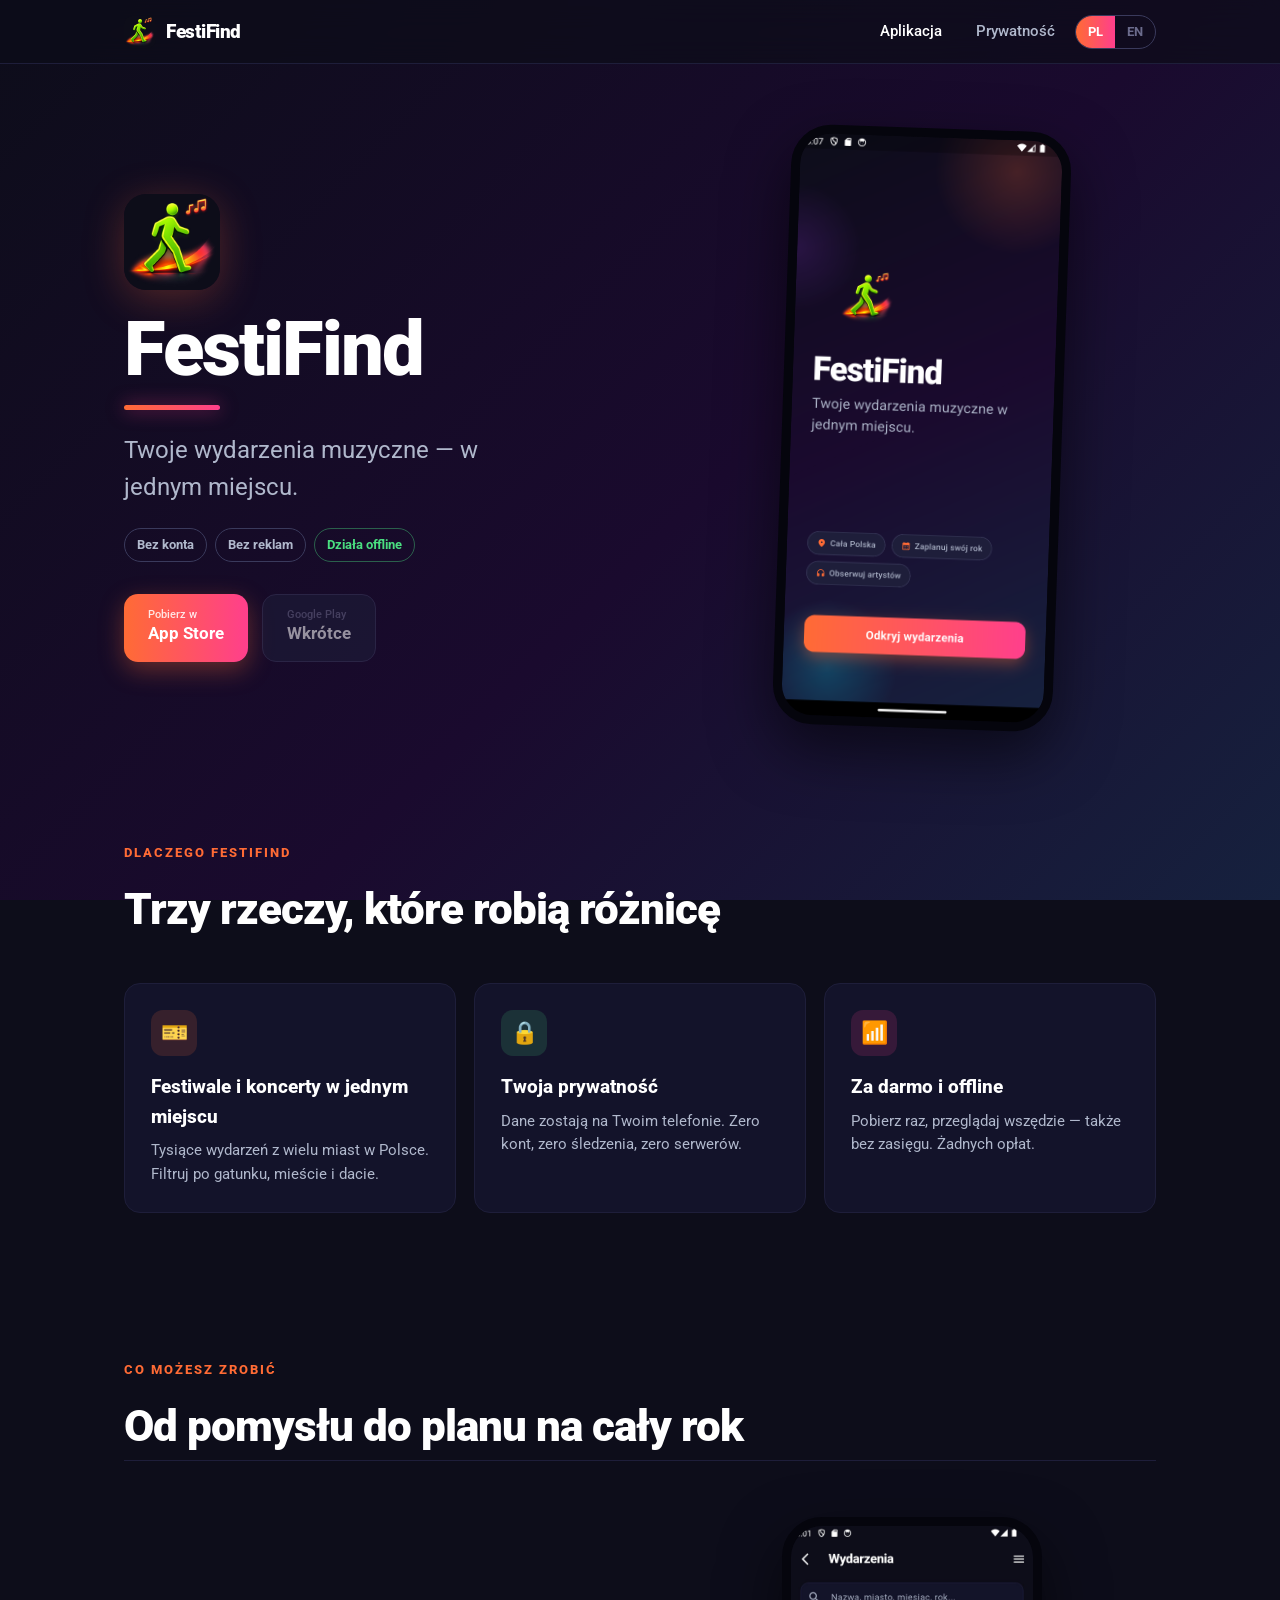
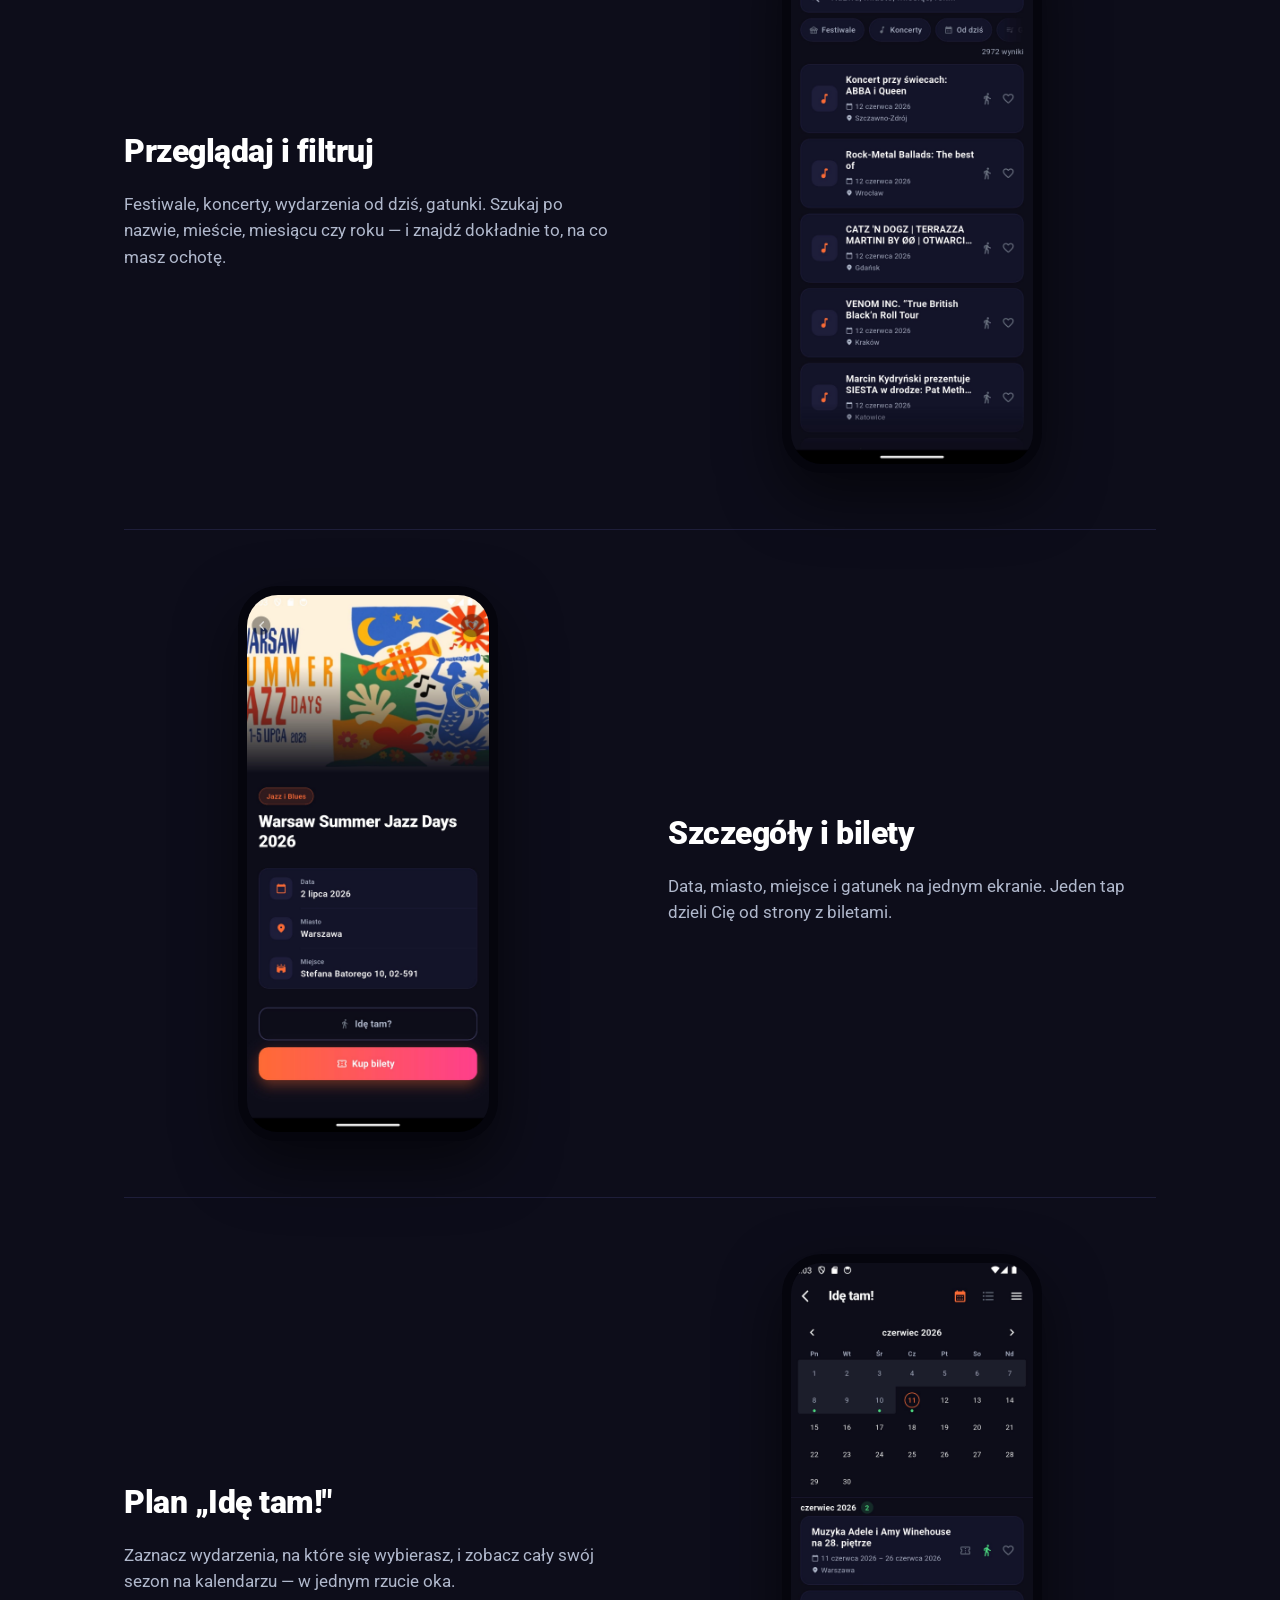
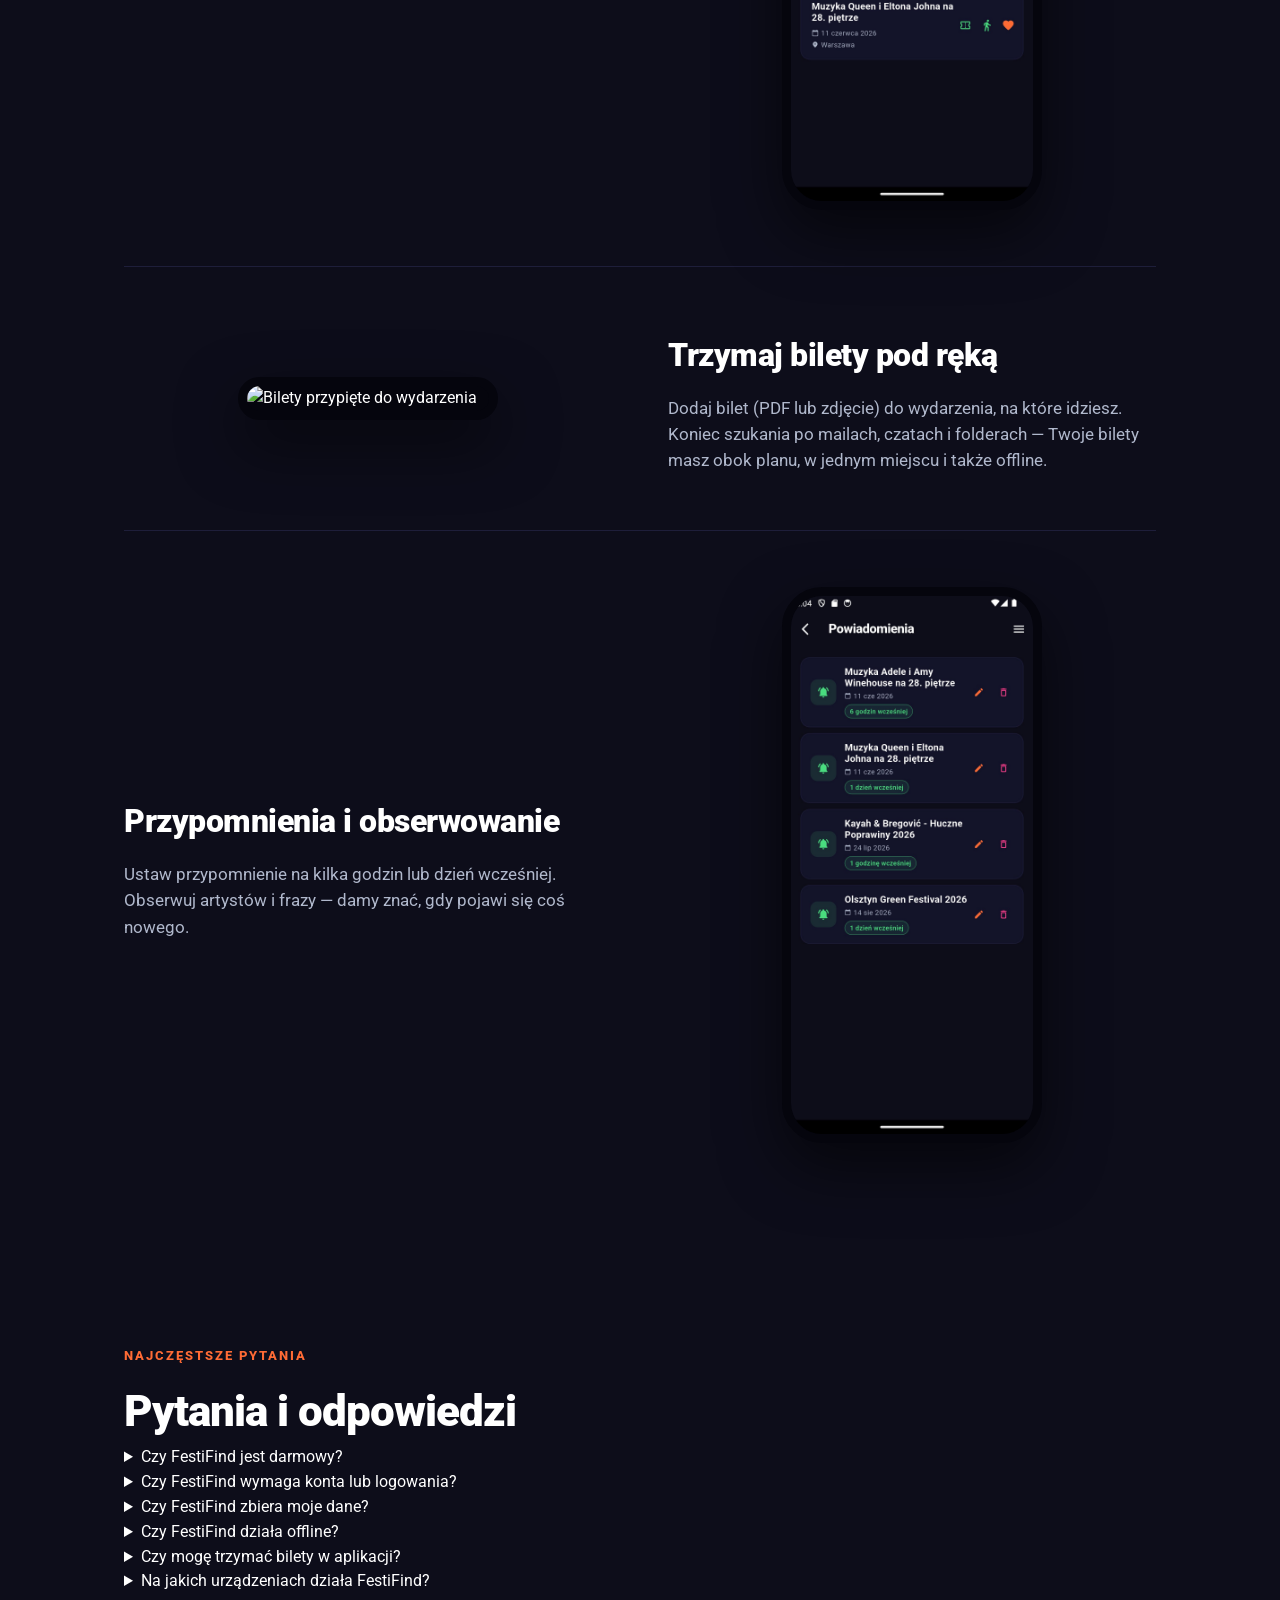
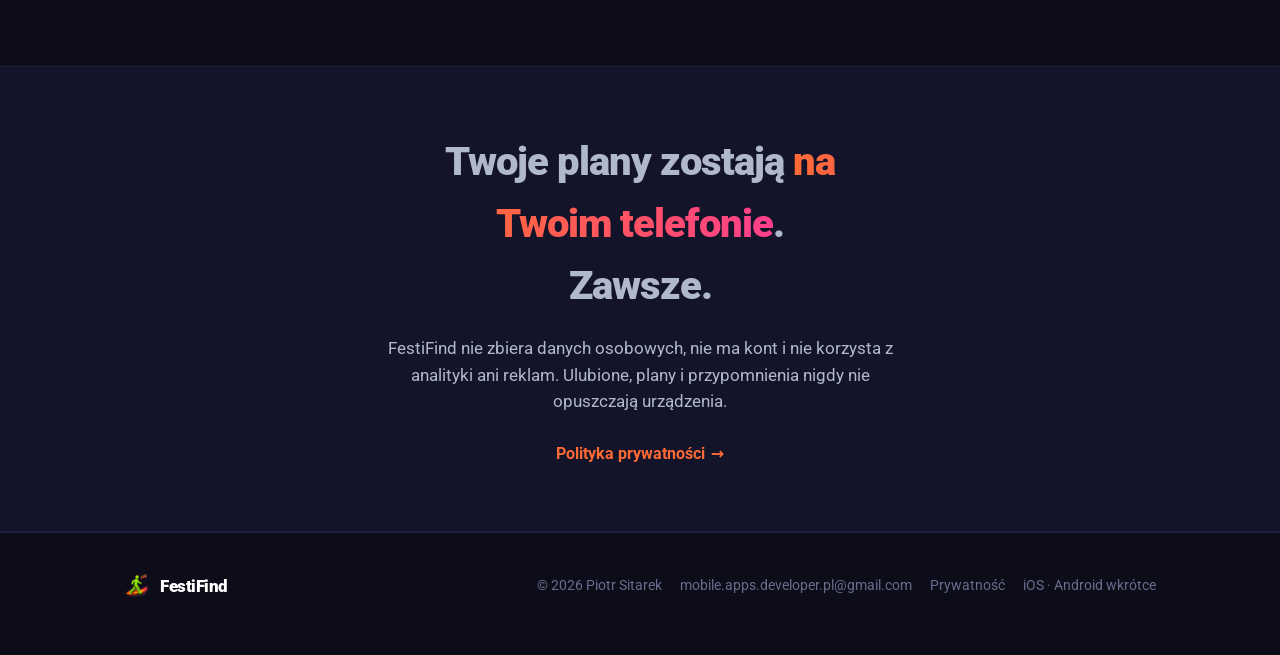
==== index.html @ 21edf44c "Update index.html" ====
<!DOCTYPE html>
<html lang="pl">
<head>
<meta charset="UTF-8">
<meta name="viewport" content="width=device-width, initial-scale=1">
<meta name="color-scheme" content="dark">
<meta name="theme-color" content="#0D0D1A">
<title>FestiFind — festiwale i koncerty w Polsce</title>
<meta name="description" content="FestiFind — Twoje wydarzenia muzyczne w jednym miejscu. Bez konta, bez reklam, działa offline. Aplikacja na iOS (Android wkrótce).">
<link rel="canonical" href="https://piotrsitarek.github.io/festifind-privacy/">

<!-- Open Graph -->
<meta property="og:type" content="website">
<meta property="og:site_name" content="FestiFind">
<meta property="og:title" content="FestiFind — festiwale i koncerty w Polsce">
<meta property="og:description" content="Twoje wydarzenia muzyczne w jednym miejscu. Bez konta, bez reklam, offline.">
<meta property="og:url" content="https://piotrsitarek.github.io/festifind-privacy/">
<meta property="og:image" content="https://piotrsitarek.github.io/festifind-privacy/ogimage.png">
<meta property="og:image:width" content="1200">
<meta property="og:image:height" content="630">
<meta property="og:locale" content="pl_PL">
<meta property="og:locale:alternate" content="en_US">

<!-- Twitter Card -->
<meta name="twitter:card" content="summary_large_image">
<meta name="twitter:title" content="FestiFind — festiwale i koncerty w Polsce">
<meta name="twitter:description" content="Twoje wydarzenia muzyczne w jednym miejscu. Bez konta, bez reklam, offline.">
<meta name="twitter:image" content="https://piotrsitarek.github.io/festifind-privacy/ogimage.png">

<link rel="icon" href="favicon.png" type="image/png">
<link rel="apple-touch-icon" href="favicon.png">
<link rel="preconnect" href="https://fonts.googleapis.com">
<link rel="preconnect" href="https://fonts.gstatic.com" crossorigin>
<link href="https://fonts.googleapis.com/css2?family=Roboto:wght@400;500;700;900&display=swap" rel="stylesheet">
<link rel="stylesheet" href="style.css">

<!-- JSON-LD: aplikacja -->
<script type="application/ld+json">
{
  "@context": "https://schema.org",
  "@type": "SoftwareApplication",
  "name": "FestiFind",
  "operatingSystem": "iOS",
  "applicationCategory": "LifestyleApplication",
  "description": "Aplikacja mobilna do odkrywania festiwali i koncertów w Polsce. Offline-first, bez konta, bez reklam i bez śledzenia.",
  "url": "https://piotrsitarek.github.io/festifind-privacy/",
  "image": "https://piotrsitarek.github.io/festifind-privacy/ogimage.png",
  "downloadUrl": "https://apps.apple.com/pl/app/festifind/id6772433956",
  "inLanguage": ["pl", "en"],
  "author": { "@type": "Person", "name": "Piotr Sitarek" },
  "offers": { "@type": "Offer", "price": "0", "priceCurrency": "PLN" }
}
</script>

<!-- JSON-LD: FAQ -->
<script type="application/ld+json">
{
  "@context": "https://schema.org",
  "@type": "FAQPage",
  "mainEntity": [
    {
      "@type": "Question",
      "name": "Czy FestiFind jest darmowy?",
      "acceptedAnswer": { "@type": "Answer", "text": "Tak. FestiFind jest w pełni darmowy, bez reklam i bez płatności w aplikacji." }
    },
    {
      "@type": "Question",
      "name": "Czy FestiFind wymaga konta lub logowania?",
      "acceptedAnswer": { "@type": "Answer", "text": "Nie. Aplikacja działa bez rejestracji i logowania. Wszystkie dane są przechowywane lokalnie na Twoim telefonie." }
    },
    {
      "@type": "Question",
      "name": "Czy FestiFind zbiera moje dane?",
      "acceptedAnswer": { "@type": "Answer", "text": "Nie. FestiFind nie zbiera danych osobowych, nie korzysta z analityki ani śledzenia. Ulubione, plany i przypomnienia nie opuszczają urządzenia." }
    },
    {
      "@type": "Question",
      "name": "Czy FestiFind działa offline?",
      "acceptedAnswer": { "@type": "Answer", "text": "Tak. Po pobraniu danych przeglądasz wydarzenia bez internetu. Lista odświeża się przy starcie, gdy jest połączenie." }
    },
    {
      "@type": "Question",
      "name": "Czy mogę trzymać bilety w aplikacji?",
      "acceptedAnswer": { "@type": "Answer", "text": "Tak. Do wydarzeń z listy „Idę tam!” możesz dodać bilet w PDF lub jako zdjęcie i otworzyć go offline. Wszystkie Twoje bilety masz w jednym miejscu, obok planu." }
    },
    {
      "@type": "Question",
      "name": "Na jakich urządzeniach działa FestiFind?",
      "acceptedAnswer": { "@type": "Answer", "text": "FestiFind jest dostępny na iOS w App Store. Wersja na Androida jest w przygotowaniu." }
    }
  ]
}
</script>
</head>
<body>

<nav class="nav">
  <div class="nav-inner">
    <a class="brand" href="index.html"><img src="icon.png" alt="FestiFind"><span class="brand-name">FestiFind</span></a>
    <div class="nav-links">
      <a class="active" href="index.html" aria-current="page"><span class="lang-pl">Aplikacja</span><span class="lang-en">App</span></a>
      <a href="prywatnosc.html"><span class="lang-pl">Prywatność</span><span class="lang-en">Privacy</span></a>
      <span class="lang-toggle lang-na" role="group" aria-label="Język / Language">
        <button id="btn-pl" class="on" onclick="setLang('pl')">PL</button>
        <button id="btn-en" onclick="setLang('en')">EN</button>
      </span>
    </div>
  </div>
</nav>

<header class="hero">
  <div class="wrap hero-inner">
    <div>
      <img class="hero-icon" src="icon.png" alt="FestiFind">
      <h1>FestiFind</h1>
      <p class="lead">
        <span class="lang-pl">Twoje wydarzenia muzyczne — w jednym miejscu.</span>
        <span class="lang-en">Your music events — in one place.</span>
      </p>
      <div class="sub">
        <span class="tag"><span class="lang-pl">Bez konta</span><span class="lang-en">No account</span></span>
        <span class="tag"><span class="lang-pl">Bez reklam</span><span class="lang-en">No ads</span></span>
        <span class="tag green"><span class="lang-pl">Działa offline</span><span class="lang-en">Works offline</span></span>
      </div>
      <div class="cta-row">
        <a class="btn primary" href="https://apps.apple.com/pl/app/festifind/id6772433956?l=pl" aria-label="App Store">
          <span>
            <span class="store-sub"><span class="lang-pl">Pobierz w</span><span class="lang-en">Download on the</span></span>
            <span class="store-name">App Store</span>
          </span>
        </a>
        <span class="btn soon">
          <span>
            <span class="store-sub">Google Play</span>
            <span class="store-name"><span class="lang-pl">Wkrótce</span><span class="lang-en">Coming soon</span></span>
          </span>
        </span>
      </div>
    </div>
    <div class="phone"><img src="screen1.png" alt="Ekran powitalny FestiFind"></div>
  </div>
</header>

<section class="section">
  <div class="wrap">
    <span class="eyebrow"><span class="lang-pl">Dlaczego FestiFind</span><span class="lang-en">Why FestiFind</span></span>
    <h2><span class="lang-pl">Trzy rzeczy, które robią różnicę</span><span class="lang-en">Three things that make the difference</span></h2>
    <div class="benefits">
      <div class="card">
        <div class="ic" style="background:rgba(255,107,53,.15);color:var(--orange)">🎫</div>
        <h3><span class="lang-pl">Festiwale i koncerty w jednym miejscu</span><span class="lang-en">Festivals and concerts in one place</span></h3>
        <p><span class="lang-pl">Tysiące wydarzeń z wielu miast w Polsce. Filtruj po gatunku, mieście i dacie.</span><span class="lang-en">Thousands of events from cities across Poland. Filter by genre, city and date.</span></p>
      </div>
      <div class="card">
        <div class="ic" style="background:rgba(74,222,128,.15);color:var(--green)">🔒</div>
        <h3><span class="lang-pl">Twoja prywatność</span><span class="lang-en">Your privacy</span></h3>
        <p><span class="lang-pl">Dane zostają na Twoim telefonie. Zero kont, zero śledzenia, zero serwerów.</span><span class="lang-en">Your data stays on your phone. No accounts, no tracking, no servers.</span></p>
      </div>
      <div class="card">
        <div class="ic" style="background:rgba(255,63,140,.15);color:var(--pink)">📶</div>
        <h3><span class="lang-pl">Za darmo i offline</span><span class="lang-en">Free and offline</span></h3>
        <p><span class="lang-pl">Pobierz raz, przeglądaj wszędzie — także bez zasięgu. Żadnych opłat.</span><span class="lang-en">Download once, browse anywhere — even without signal. No fees.</span></p>
      </div>
    </div>
  </div>
</section>

<section class="section">
  <div class="wrap">
    <span class="eyebrow"><span class="lang-pl">Co możesz zrobić</span><span class="lang-en">What you can do</span></span>
    <h2><span class="lang-pl">Od pomysłu do planu na cały rok</span><span class="lang-en">From an idea to a plan for the whole year</span></h2>

    <div class="feature">
      <div class="feature-text">
        <h3><span class="lang-pl">Przeglądaj i filtruj</span><span class="lang-en">Browse and filter</span></h3>
        <p><span class="lang-pl">Festiwale, koncerty, wydarzenia od dziś, gatunki. Szukaj po nazwie, mieście, miesiącu czy roku — i znajdź dokładnie to, na co masz ochotę.</span><span class="lang-en">Festivals, concerts, events from today, genres. Search by name, city, month or year — and find exactly what you're in the mood for.</span></p>
      </div>
      <div class="phone"><img src="screen2.png" alt="Lista i filtry wydarzeń" loading="lazy"></div>
    </div>

    <div class="feature">
      <div class="feature-text">
        <h3><span class="lang-pl">Szczegóły i bilety</span><span class="lang-en">Details and tickets</span></h3>
        <p><span class="lang-pl">Data, miasto, miejsce i gatunek na jednym ekranie. Jeden tap dzieli Cię od strony z biletami.</span><span class="lang-en">Date, city, venue and genre on a single screen. You're one tap away from the ticket page.</span></p>
      </div>
      <div class="phone"><img src="screen3.png" alt="Szczegóły wydarzenia" loading="lazy"></div>
    </div>

    <div class="feature">
      <div class="feature-text">
        <h3><span class="lang-pl">Plan „Idę tam!"</span><span class="lang-en">Your "I'm going!" plan</span></h3>
        <p><span class="lang-pl">Zaznacz wydarzenia, na które się wybierasz, i zobacz cały swój sezon na kalendarzu — w jednym rzucie oka.</span><span class="lang-en">Mark the events you're going to and see your whole season on a calendar — at a glance.</span></p>
      </div>
      <div class="phone"><img src="screen5.png" alt="Kalendarz wydarzeń Idę tam" loading="lazy"></div>
    </div>

    <div class="feature">
      <div class="feature-text">
        <h3><span class="lang-pl">Trzymaj bilety pod ręką</span><span class="lang-en">Keep your tickets handy</span></h3>
        <p><span class="lang-pl">Dodaj bilet (PDF lub zdjęcie) do wydarzenia, na które idziesz. Koniec szukania po mailach, czatach i folderach — Twoje bilety masz obok planu, w jednym miejscu i także offline.</span><span class="lang-en">Attach a ticket (PDF or photo) to the event you're going to. No more digging through emails, chats and folders — your tickets sit next to your plan, in one place and even offline.</span></p>
      </div>
      <div class="phone"><img src="screen6.png" alt="Bilety przypięte do wydarzenia" loading="lazy"></div>
    </div>

    <div class="feature">
      <div class="feature-text">
        <h3><span class="lang-pl">Przypomnienia i obserwowanie</span><span class="lang-en">Reminders and watching</span></h3>
        <p><span class="lang-pl">Ustaw przypomnienie na kilka godzin lub dzień wcześniej. Obserwuj artystów i frazy — damy znać, gdy pojawi się coś nowego.</span><span class="lang-en">Set a reminder hours or a day ahead. Watch artists and keywords — we'll let you know when something new shows up.</span></p>
      </div>
      <div class="phone"><img src="screen4.png" alt="Powiadomienia i przypomnienia" loading="lazy"></div>
    </div>
  </div>
</section>

<section class="section faq">
  <div class="wrap">
    <span class="eyebrow"><span class="lang-pl">Najczęstsze pytania</span><span class="lang-en">FAQ</span></span>
    <h2><span class="lang-pl">Pytania i odpowiedzi</span><span class="lang-en">Questions and answers</span></h2>
    <div class="faq-list">
      <details>
        <summary><span class="lang-pl">Czy FestiFind jest darmowy?</span><span class="lang-en">Is FestiFind free?</span></summary>
        <p><span class="lang-pl">Tak. FestiFind jest w pełni darmowy, bez reklam i bez płatności w aplikacji.</span><span class="lang-en">Yes. FestiFind is completely free, with no ads and no in-app purchases.</span></p>
      </details>
      <details>
        <summary><span class="lang-pl">Czy FestiFind wymaga konta lub logowania?</span><span class="lang-en">Does FestiFind require an account or sign-in?</span></summary>
        <p><span class="lang-pl">Nie. Aplikacja działa bez rejestracji i logowania. Wszystkie dane są przechowywane lokalnie na Twoim telefonie.</span><span class="lang-en">No. The app works without registration or sign-in. All data is stored locally on your phone.</span></p>
      </details>
      <details>
        <summary><span class="lang-pl">Czy FestiFind zbiera moje dane?</span><span class="lang-en">Does FestiFind collect my data?</span></summary>
        <p><span class="lang-pl">Nie. FestiFind nie zbiera danych osobowych, nie korzysta z analityki ani śledzenia. Ulubione, plany i przypomnienia nie opuszczają urządzenia.</span><span class="lang-en">No. FestiFind collects no personal data and uses no analytics or tracking. Your favourites, plans and reminders never leave your device.</span></p>
      </details>
      <details>
        <summary><span class="lang-pl">Czy FestiFind działa offline?</span><span class="lang-en">Does FestiFind work offline?</span></summary>
        <p><span class="lang-pl">Tak. Po pobraniu danych przeglądasz wydarzenia bez internetu. Lista odświeża się przy starcie, gdy jest połączenie.</span><span class="lang-en">Yes. Once data is downloaded, you browse events without internet. The list refreshes on launch when you're online.</span></p>
      </details>
      <details>
        <summary><span class="lang-pl">Czy mogę trzymać bilety w aplikacji?</span><span class="lang-en">Can I keep my tickets in the app?</span></summary>
        <p><span class="lang-pl">Tak. Do wydarzeń z listy „Idę tam!" dodasz bilet w PDF lub jako zdjęcie i otworzysz go offline — Twoje bilety masz w jednym miejscu, obok planu.</span><span class="lang-en">Yes. You can attach a PDF or photo ticket to events on your "I'm going!" list and open it offline — your tickets in one place, next to your plan.</span></p>
      </details>
      <details>
        <summary><span class="lang-pl">Na jakich urządzeniach działa FestiFind?</span><span class="lang-en">Which devices does FestiFind support?</span></summary>
        <p><span class="lang-pl">FestiFind jest dostępny na iOS w App Store. Wersja na Androida jest w przygotowaniu.</span><span class="lang-en">FestiFind is available on iOS in the App Store. An Android version is in the works.</span></p>
      </details>
    </div>
  </div>
</section>

<section class="privacy-band">
  <div class="wrap">
    <p class="big"><span class="lang-pl">Twoje plany zostają <span class="hl">na Twoim telefonie</span>. Zawsze.</span><span class="lang-en">Your plans stay <span class="hl">on your phone</span>. Always.</span></p>
    <p><span class="lang-pl">FestiFind nie zbiera danych osobowych, nie ma kont i nie korzysta z analityki ani reklam. Ulubione, plany i przypomnienia nigdy nie opuszczają urządzenia.</span><span class="lang-en">FestiFind collects no personal data, has no accounts and uses no analytics or ads. Your favourites, plans and reminders never leave your device.</span></p>
    <a class="link-arrow" href="prywatnosc.html"><span class="lang-pl">Polityka prywatności</span><span class="lang-en">Privacy policy</span> →</a>
  </div>
</section>

<footer class="footer">
  <div class="wrap footer-inner">
    <a class="brand" href="index.html"><img src="icon.png" alt="" style="width:26px;height:26px;border-radius:7px">FestiFind</a>
    <div class="meta">
      <span>© 2026 Piotr Sitarek</span>
      <a href="mailto:mobile.apps.developer.pl@gmail.com">mobile.apps.developer.pl@gmail.com</a>
      <a href="prywatnosc.html"><span class="lang-pl">Prywatność</span><span class="lang-en">Privacy</span></a>
      <span class="lang-pl">iOS · Android wkrótce</span><span class="lang-en">iOS · Android soon</span>
    </div>
  </div>
</footer>

<script>
  function setLang(l){
    document.documentElement.classList.toggle('en', l === 'en');
    document.documentElement.lang = l;
    document.getElementById('btn-pl').classList.toggle('on', l === 'pl');
    document.getElementById('btn-en').classList.toggle('on', l === 'en');
    try { localStorage.setItem('ff_lang', l); } catch(e){}
  }
  (function(){ try { var s = localStorage.getItem('ff_lang'); if (s === 'en') setLang('en'); } catch(e){} })();
</script>
</body>
</html>
---- style.css ----
/* FestiFind — strona WWW. Tokeny 1:1 z app_colors.dart (dark). */
:root {
  --bg-primary: #0D0D1A;
  --bg-surface: #13132A;
  --bg-elevated: #1E1E3A;
  --border: #1E1E3A;
  --border-strong: #3A3A5C;
  --text-primary: #FFFFFF;
  --text-secondary: #B0B8CC;
  --text-muted: #6B6B8C;
  --orange: #FF6B35;
  --pink: #FF3F8C;
  --green: #4ADE80;
  --purple: #7B2FBE;
  --grad-cta: linear-gradient(90deg, #FF6B35 0%, #FF3F8C 100%);
  /* tlo ekranow apki (settings/detail): topLeft -> bottomRight */
  --grad-bg: linear-gradient(135deg, #0D0D1A 0%, #1A0A2E 55%, #16213E 100%);
  --max: 1080px;
  --r: 16px;
}

* { box-sizing: border-box; margin: 0; padding: 0; }
html { scroll-behavior: smooth; }
body {
  font-family: 'Roboto', system-ui, -apple-system, 'Segoe UI', sans-serif;
  background: var(--bg-primary);
  background-image: var(--grad-bg);
  background-attachment: fixed;
  color: var(--text-primary);
  line-height: 1.55;
  -webkit-font-smoothing: antialiased;
}
a { color: inherit; text-decoration: none; }
img { display: block; max-width: 100%; }

/* przelacznik jezyka: domyslnie PL widoczny, EN ukryty.
   <html class="en"> odwraca to. */
.en .lang-pl { display: none; }
:root:not(.en) .lang-en { display: none; }

.wrap { max-width: var(--max); margin: 0 auto; padding: 0 24px; }

/* ---------- NAV ---------- */
.nav {
  position: sticky; top: 0; z-index: 50;
  background: rgba(13, 13, 26, 0.72);
  backdrop-filter: blur(14px);
  border-bottom: 1px solid var(--border);
}
.nav-inner {
  max-width: var(--max); margin: 0 auto; padding: 12px 24px;
  display: flex; align-items: center; gap: 18px;
}
.brand { display: flex; align-items: center; gap: 10px; font-weight: 900; font-size: 19px; letter-spacing: -0.5px; }
.brand img { width: 32px; height: 32px; border-radius: 8px; }
.nav-links { margin-left: auto; display: flex; align-items: center; gap: 6px; }
.nav-links a {
  padding: 8px 14px; border-radius: 10px; font-size: 15px; font-weight: 500;
  color: var(--text-secondary); transition: background .15s, color .15s;
}
.nav-links a:hover { color: var(--text-primary); background: var(--bg-elevated); }
.nav-links a.active { color: var(--text-primary); }
.lang-toggle {
  display: inline-flex; border: 1px solid var(--border-strong); border-radius: 999px; overflow: hidden;
}
.lang-toggle button {
  background: transparent; border: none; color: var(--text-muted);
  font: inherit; font-size: 13px; font-weight: 700; padding: 6px 12px; cursor: pointer;
  transition: background .15s, color .15s;
}
.lang-toggle button.on { background: var(--grad-cta); color: #fff; }

/* ---------- HERO ---------- */
.hero { padding: 64px 0 40px; }
.hero-inner { display: grid; grid-template-columns: 1.05fr 0.95fr; gap: 48px; align-items: center; }
.hero-icon { width: 96px; height: 96px; border-radius: 22px; margin-bottom: 22px;
  box-shadow: 0 8px 40px rgba(255,107,53,.28); }
.hero h1 { font-size: clamp(44px, 7vw, 76px); font-weight: 900; letter-spacing: -2px; line-height: 0.98; }
/* sygnatura: swietlny slad jak pod ludzikiem w ikonie */
.hero h1::after {
  content: ""; display: block; width: 96px; height: 5px; margin-top: 18px; border-radius: 4px;
  background: var(--grad-cta); box-shadow: 0 0 18px rgba(255,63,140,.6);
}
.hero .lead { font-size: clamp(19px, 2.4vw, 24px); color: var(--text-secondary); margin-top: 22px; max-width: 30ch; }
.hero .sub { display: inline-flex; flex-wrap: wrap; gap: 8px; margin-top: 22px; }
.tag {
  font-size: 13px; font-weight: 700; padding: 6px 12px; border-radius: 999px;
  border: 1px solid var(--border-strong); color: var(--text-secondary);
}
.tag.green { color: var(--green); border-color: rgba(74,222,128,.4); }

.cta-row { display: flex; flex-wrap: wrap; gap: 14px; margin-top: 32px; }
.btn {
  display: inline-flex; align-items: center; gap: 10px;
  padding: 14px 24px; border-radius: 14px; font-weight: 700; font-size: 16px;
  border: 1px solid var(--border-strong); color: var(--text-primary); background: var(--bg-elevated);
  transition: transform .12s, box-shadow .15s;
}
.btn:hover { transform: translateY(-2px); }
.btn .store-sub { display: block; font-size: 11px; font-weight: 500; color: var(--text-muted); line-height: 1; margin-bottom: 2px; }
.btn .store-name { font-size: 17px; font-weight: 700; line-height: 1.1; }
.btn.primary { background: var(--grad-cta); border: none; box-shadow: 0 8px 24px rgba(255,107,53,.35); }
.btn.primary .store-sub { color: rgba(255,255,255,.85); }
.btn.soon { opacity: .55; cursor: default; }
.btn.soon:hover { transform: none; }

/* makieta telefonu */
.phone {
  margin: 0 auto; width: 280px; max-width: 100%;
  border: 9px solid #05050d; border-radius: 40px;
  background: #05050d; box-shadow: 0 24px 60px rgba(0,0,0,.55); overflow: hidden;
}
.phone img { width: 100%; display: block; }
.hero .phone { transform: rotate(2deg); }

/* ---------- SEKCJE ---------- */
.section { padding: 72px 0; }
.eyebrow { font-size: 13px; font-weight: 800; letter-spacing: 2px; text-transform: uppercase; color: var(--orange); }
.section h2 { font-size: clamp(30px, 4.4vw, 44px); font-weight: 900; letter-spacing: -1px; margin: 10px 0 0; }
.section .intro { color: var(--text-secondary); font-size: 18px; margin-top: 14px; max-width: 56ch; }

/* korzysci */
.benefits { display: grid; grid-template-columns: repeat(3, 1fr); gap: 18px; margin-top: 40px; }
.card {
  background: var(--bg-surface); border: 1px solid var(--border); border-radius: var(--r); padding: 26px;
}
.card .ic { width: 46px; height: 46px; border-radius: 12px; display: grid; place-items: center; font-size: 22px; margin-bottom: 16px; }
.card h3 { font-size: 19px; font-weight: 800; }
.card p { color: var(--text-secondary); font-size: 15px; margin-top: 8px; }

/* features alternating */
.feature { display: grid; grid-template-columns: 1fr 1fr; gap: 56px; align-items: center; padding: 56px 0; border-top: 1px solid var(--border); }
.feature:nth-child(even) .feature-text { order: 2; }
.feature .num { font-size: 14px; font-weight: 800; color: var(--text-muted); letter-spacing: 1px; }
.feature h3 { font-size: clamp(24px, 3vw, 32px); font-weight: 900; letter-spacing: -0.5px; margin: 8px 0 14px; }
.feature p { color: var(--text-secondary); font-size: 17px; }
.feature .phone { width: 260px; }

/* privacy band */
.privacy-band { background: var(--bg-surface); border-top: 1px solid var(--border); border-bottom: 1px solid var(--border); }
.privacy-band .wrap { padding-top: 64px; padding-bottom: 64px; text-align: center; }
.privacy-band .big { font-size: clamp(26px, 4vw, 40px); font-weight: 900; letter-spacing: -1px; max-width: 18ch; margin: 0 auto; }
.privacy-band .big .hl { background: var(--grad-cta); -webkit-background-clip: text; background-clip: text; color: transparent; }
.privacy-band p { color: var(--text-secondary); font-size: 17px; margin: 18px auto 28px; max-width: 52ch; }
.link-arrow { display: inline-flex; align-items: center; gap: 6px; font-weight: 700; color: var(--orange); }
.link-arrow:hover { gap: 10px; transition: gap .15s; }

/* ---------- POLITYKA PRYWATNOSCI ---------- */
.policy { padding: 56px 0 96px; }
.policy h1 { font-size: clamp(34px, 5vw, 52px); font-weight: 900; letter-spacing: -1.5px; }
.policy .updated { color: var(--text-muted); font-size: 14px; margin-top: 10px; }
.policy .tldr {
  background: var(--bg-surface); border: 1px solid var(--border-strong); border-left: 4px solid var(--orange);
  border-radius: 14px; padding: 20px 22px; margin: 28px 0 8px; color: var(--text-secondary); font-size: 16px;
}
.policy h2 { font-size: 22px; font-weight: 800; margin: 40px 0 12px; letter-spacing: -0.3px; }
.policy p { color: var(--text-secondary); font-size: 16px; margin: 10px 0; }
.policy ul { color: var(--text-secondary); font-size: 16px; margin: 10px 0 10px 22px; }
.policy li { margin: 6px 0; }
.policy a.inline { color: var(--orange); text-decoration: underline; }

/* ---------- FOOTER ---------- */
.footer { border-top: 1px solid var(--border); padding: 40px 0 56px; }
.footer-inner { display: flex; flex-wrap: wrap; gap: 16px 32px; align-items: center; }
.footer .brand { font-size: 17px; }
.footer .meta { margin-left: auto; display: flex; flex-wrap: wrap; gap: 18px; color: var(--text-muted); font-size: 14px; }
.footer .meta a:hover { color: var(--text-primary); }

/* ---------- RESPONSYWNOSC ---------- */
@media (max-width: 860px) {
  .hero-inner { grid-template-columns: 1fr; gap: 36px; text-align: center; }
  .hero .sub, .cta-row { justify-content: center; }
  .hero .lead { margin-left: auto; margin-right: auto; }
  .hero h1::after { margin-left: auto; margin-right: auto; }
  .hero .phone { order: 0; }
  .benefits { grid-template-columns: 1fr; }
  .benefits .card { text-align: center; }
  .card .ic { margin-left: auto; margin-right: auto; }
  .feature { grid-template-columns: 1fr; gap: 28px; text-align: center; }
  .feature:nth-child(even) .feature-text { order: 0; }
  .feature .phone { margin-inline: auto; }
  .brand-name { display: none; }
  .nav-inner { gap: 10px; }
  .nav-links { gap: 2px; }
  .nav-links a { padding: 8px 10px; font-size: 14px; }
  .footer .meta { margin-left: 0; }
}
@media (prefers-reduced-motion: reduce) {
  html { scroll-behavior: auto; }
  .hero .phone { transform: none; }
  .btn:hover { transform: none; }
}
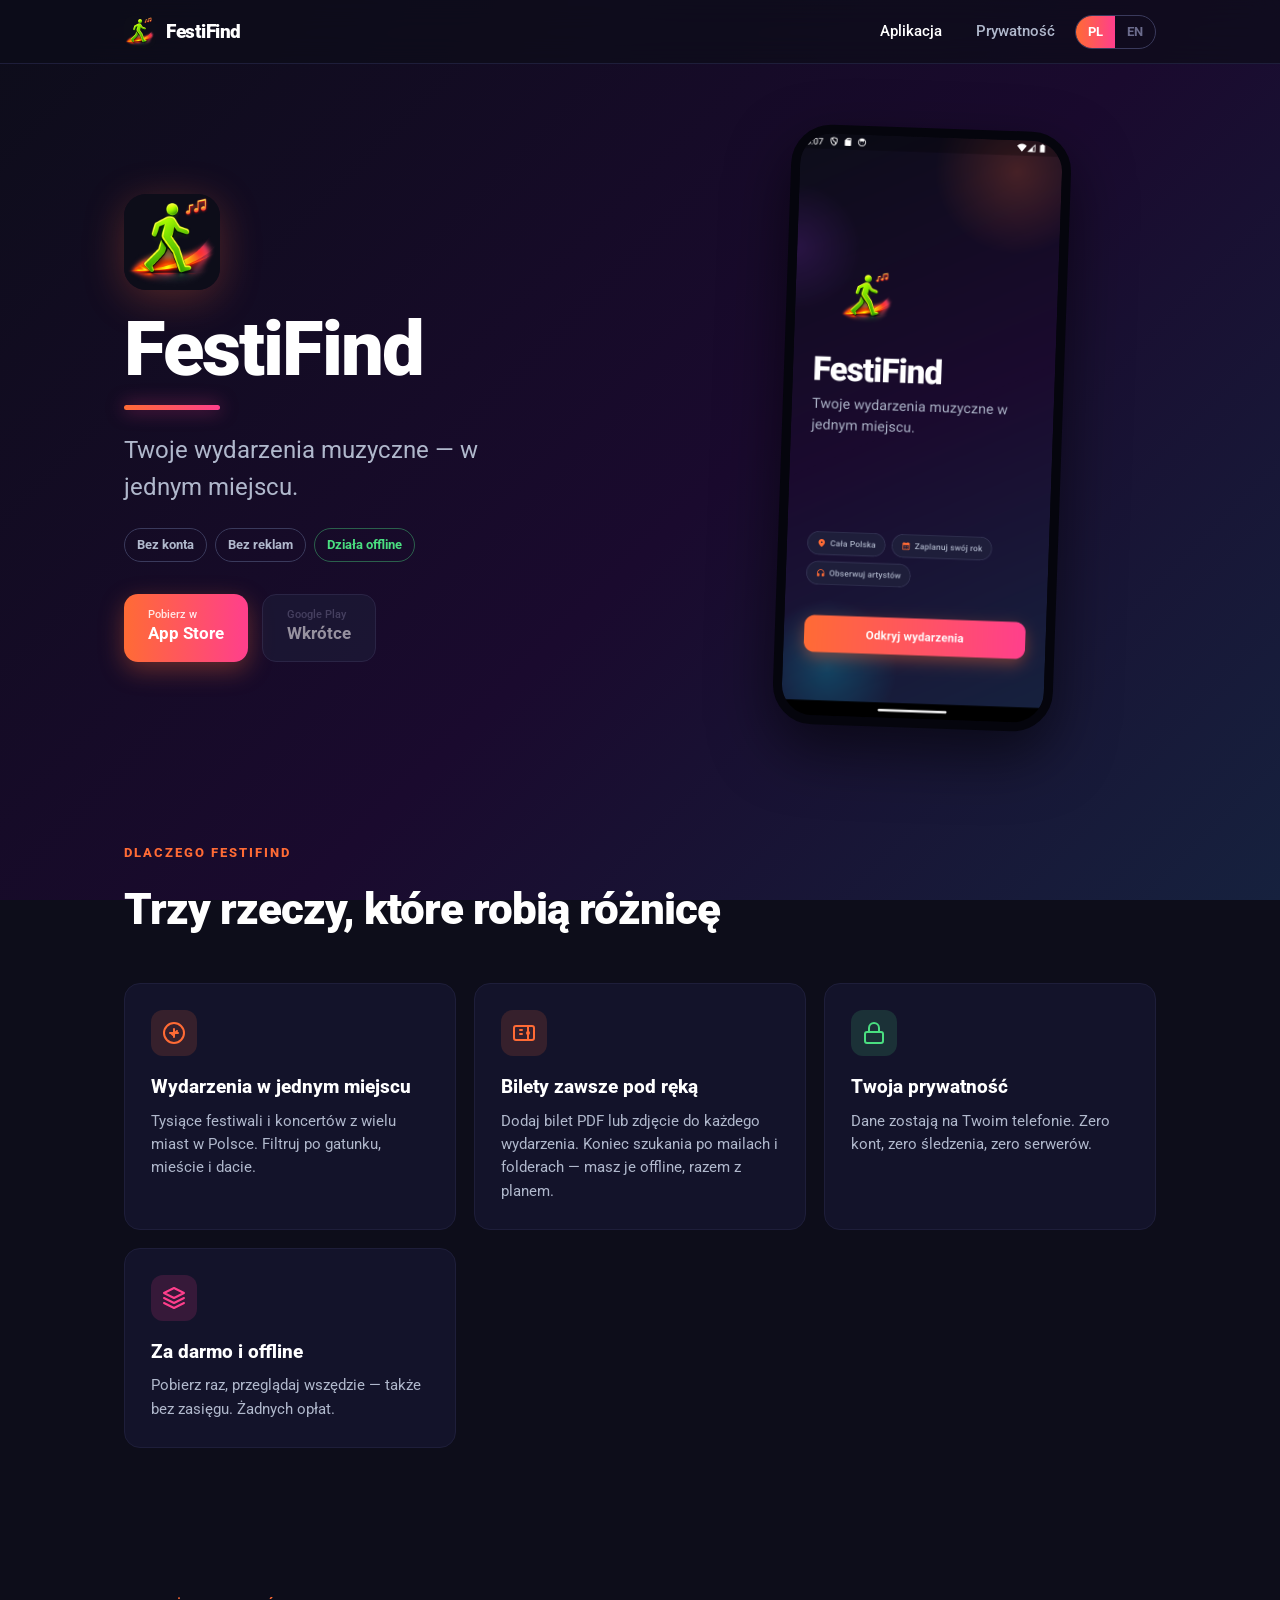
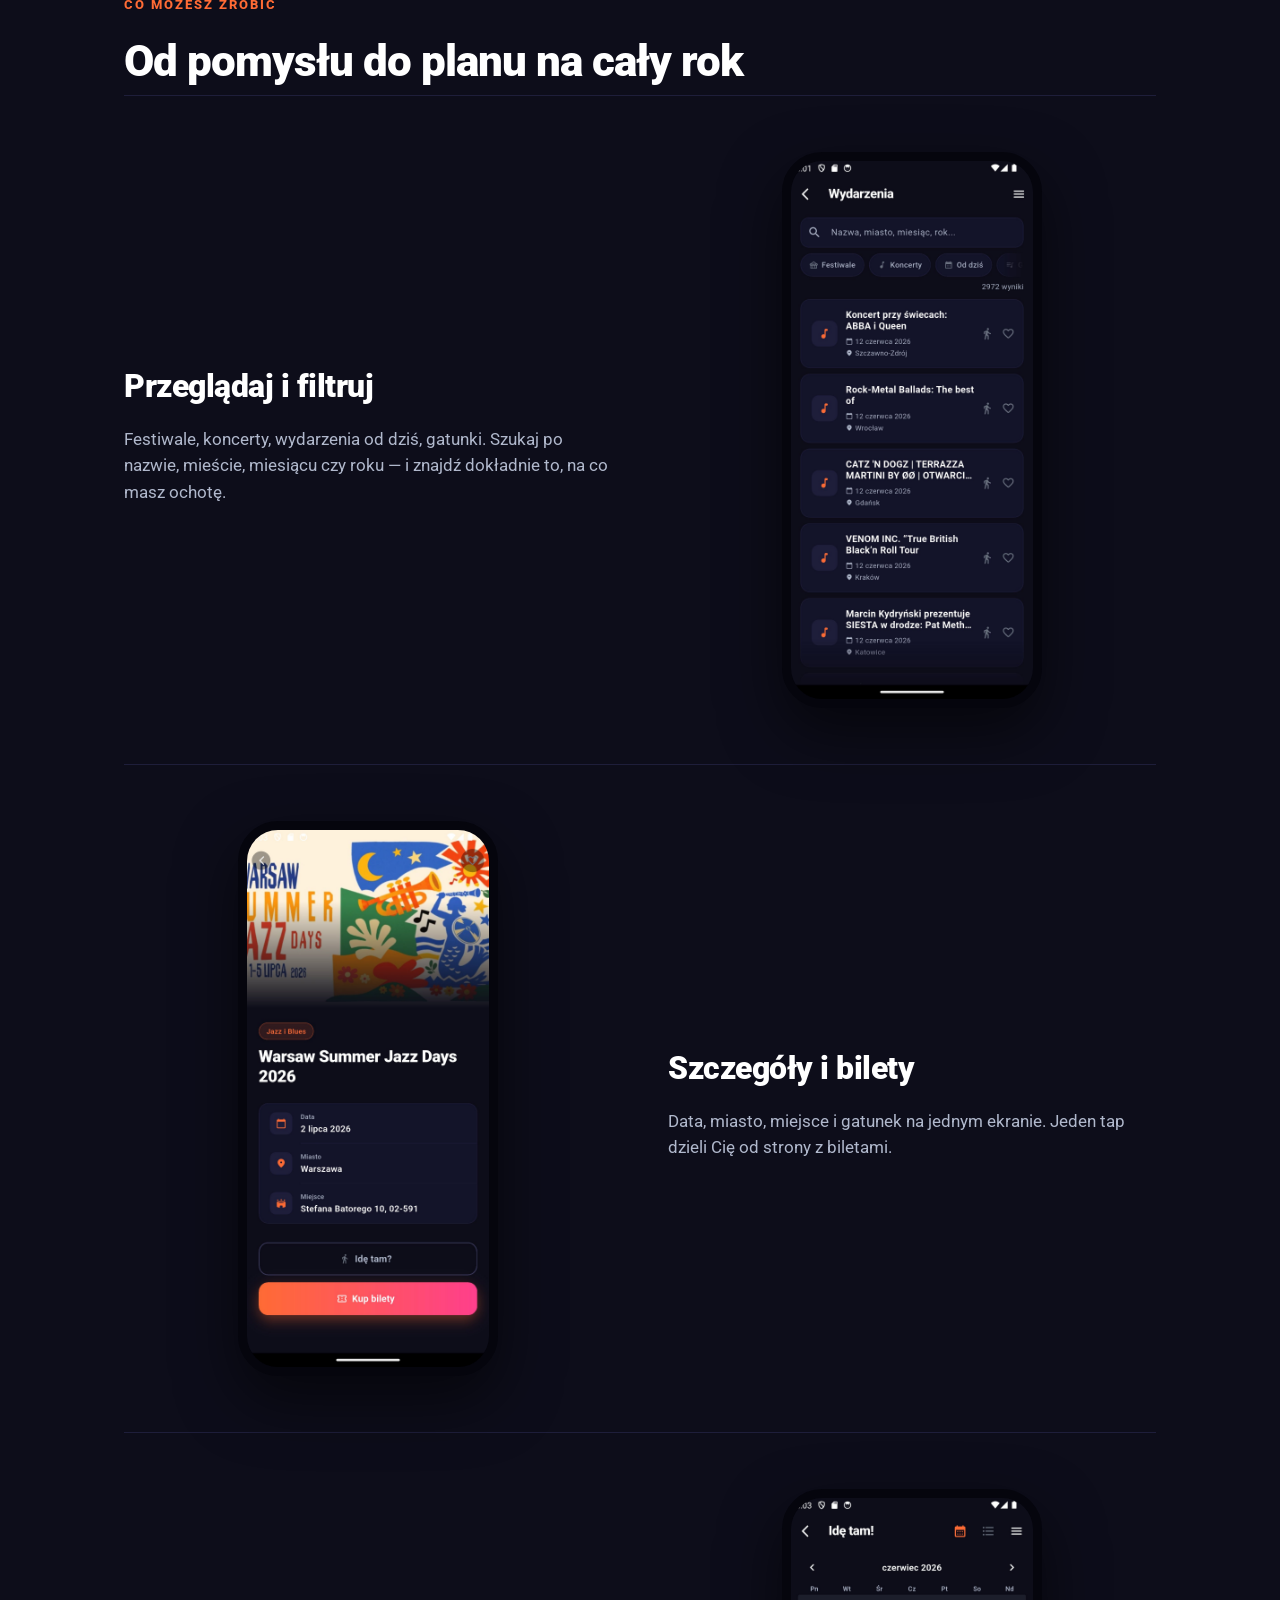
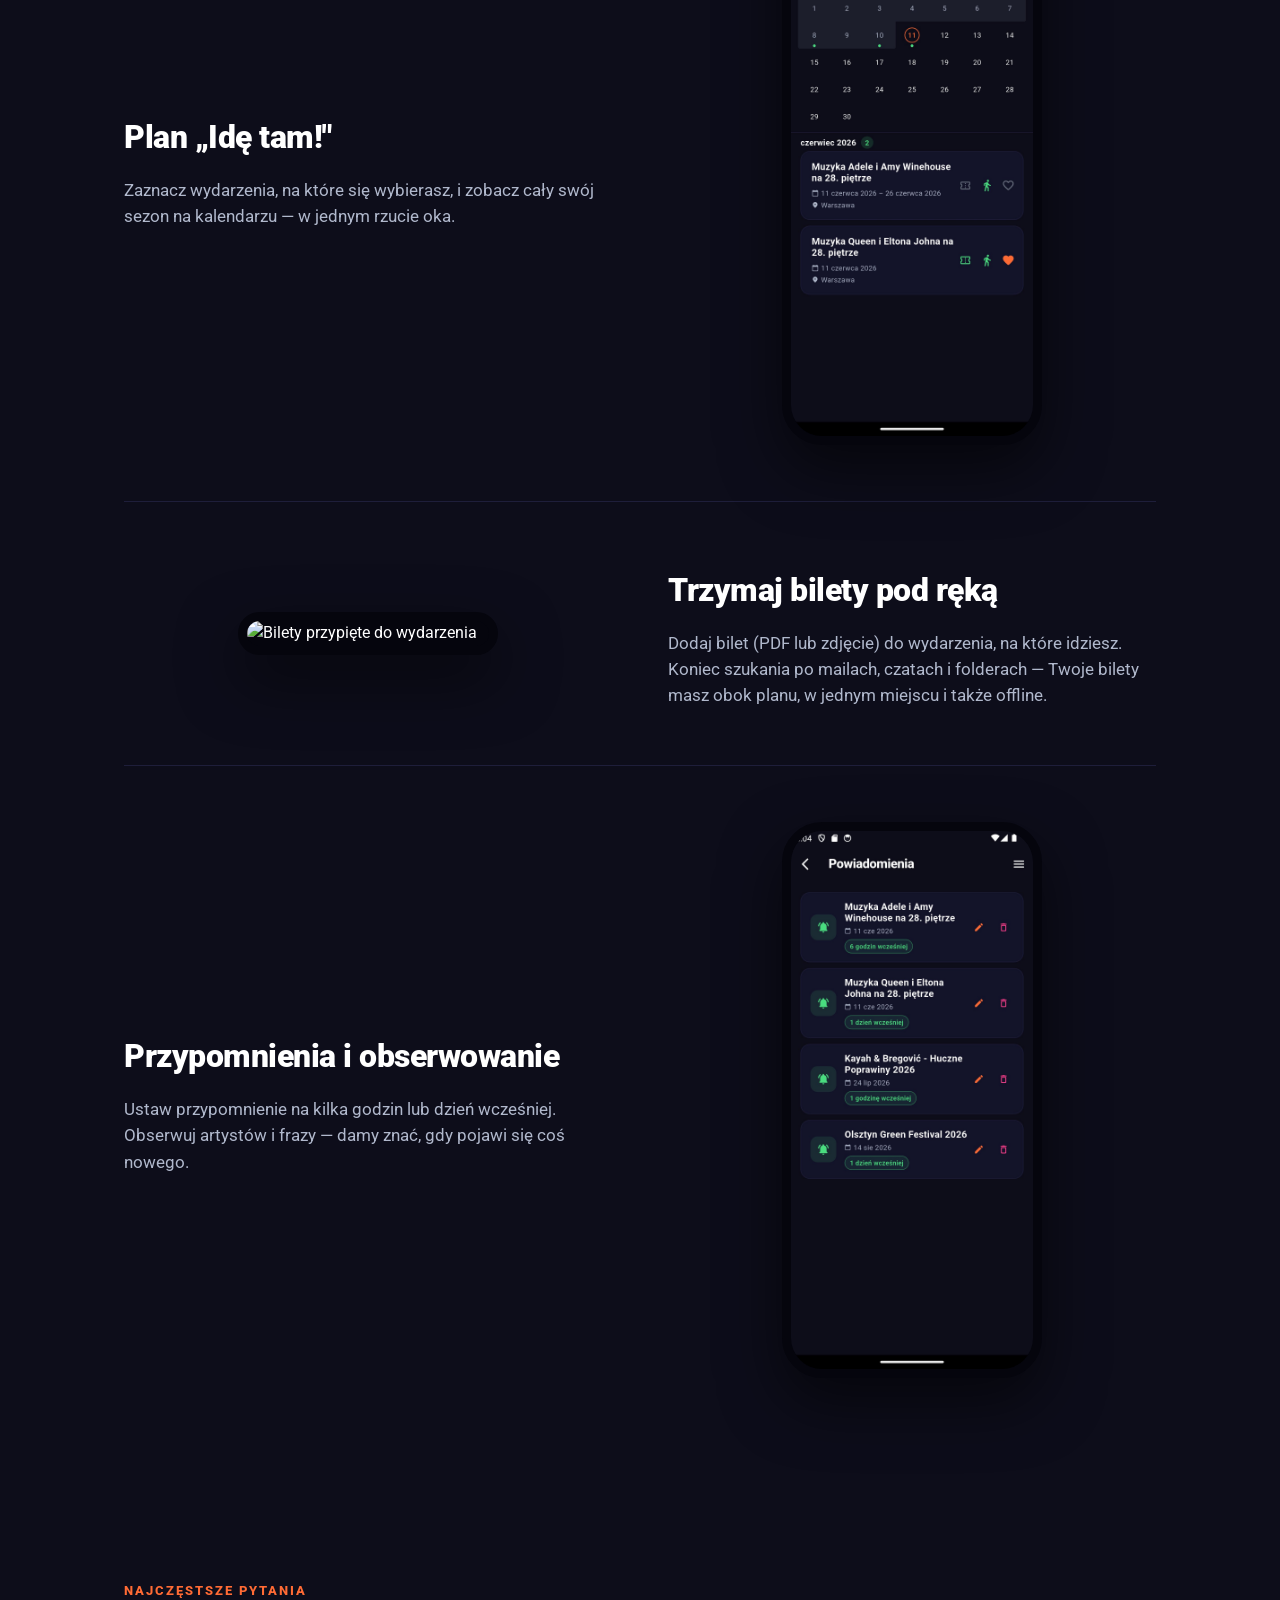
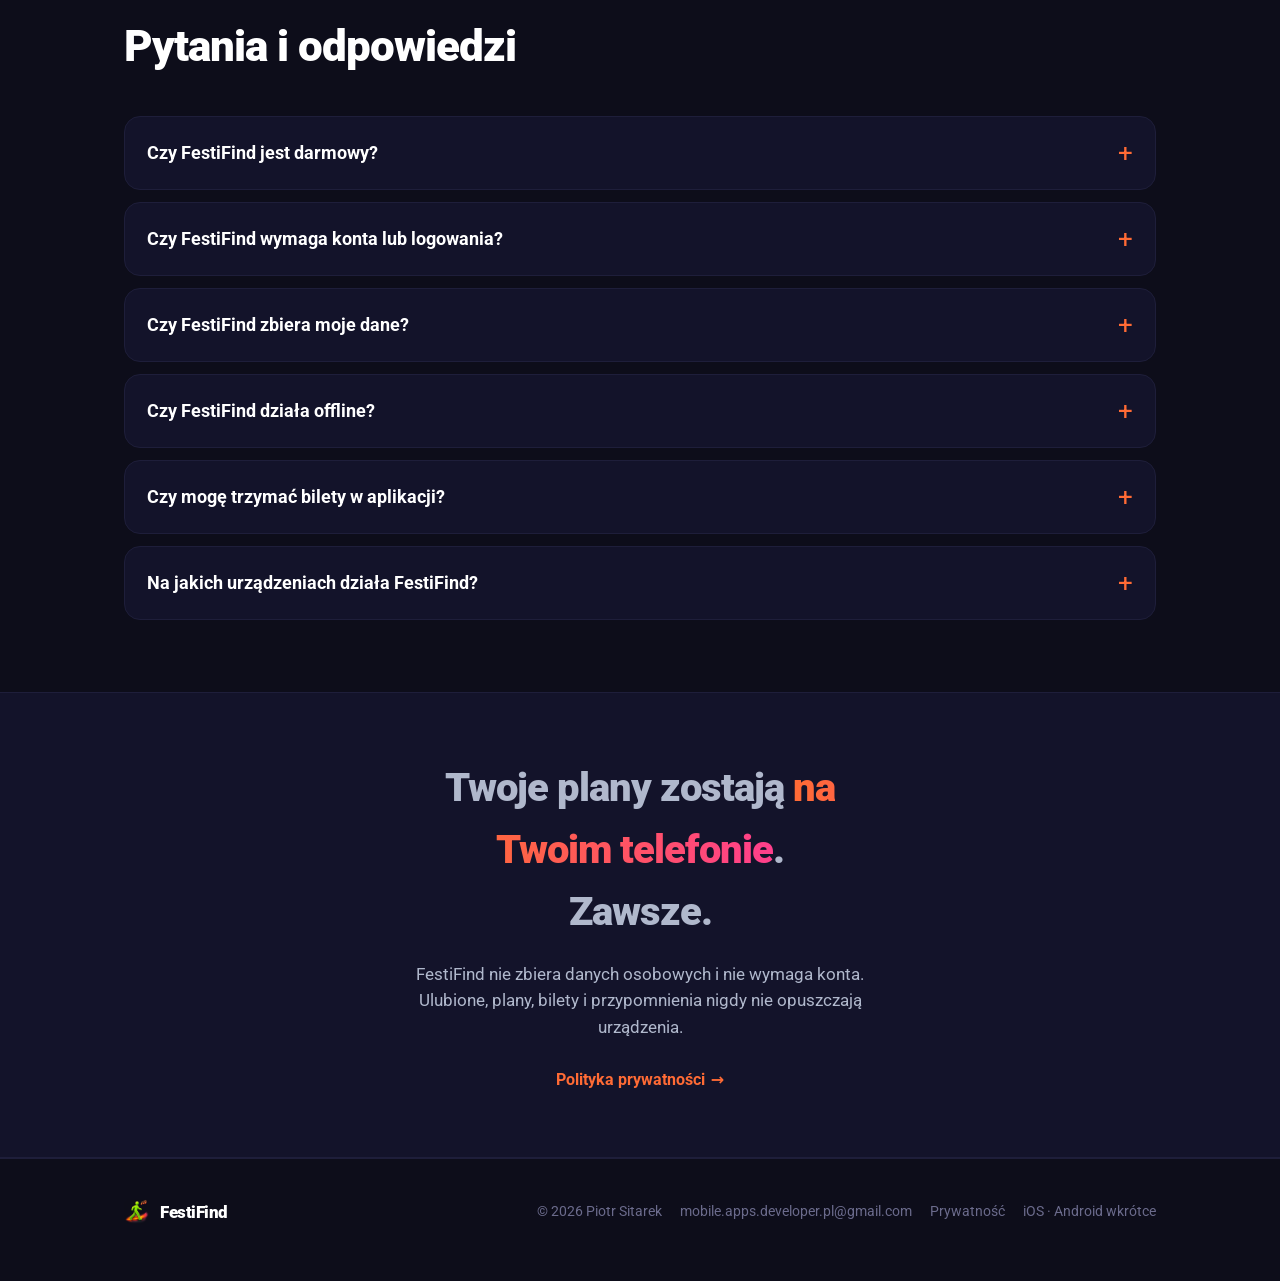
==== commit 63bf74cc: "Update index.html" ====
--- a/index.html
+++ b/index.html
@@ -147,17 +147,30 @@
     <h2><span class="lang-pl">Trzy rzeczy, które robią różnicę</span><span class="lang-en">Three things that make the difference</span></h2>
     <div class="benefits">
       <div class="card">
-        <div class="ic" style="background:rgba(255,107,53,.15);color:var(--orange)">🎫</div>
-        <h3><span class="lang-pl">Festiwale i koncerty w jednym miejscu</span><span class="lang-en">Festivals and concerts in one place</span></h3>
-        <p><span class="lang-pl">Tysiące wydarzeń z wielu miast w Polsce. Filtruj po gatunku, mieście i dacie.</span><span class="lang-en">Thousands of events from cities across Poland. Filter by genre, city and date.</span></p>
-      </div>
-      <div class="card">
-        <div class="ic" style="background:rgba(74,222,128,.15);color:var(--green)">🔒</div>
+        <div class="ic" style="background:rgba(255,107,53,.15)">
+          <svg width="24" height="24" viewBox="0 0 24 24" fill="none" stroke="#FF6B35" stroke-width="2" stroke-linecap="round" stroke-linejoin="round"><circle cx="12" cy="12" r="10"/><path d="M8 12h8M12 8v8"/><path d="M9 9l6 6M15 9l-6 6" stroke-width="0"/><path d="M12 2a10 10 0 1 0 0 20A10 10 0 0 0 12 2z" stroke-width="0" fill="rgba(255,107,53,.0)"/><path d="M9 12l2 2 4-4"/></svg>
+        </div>
+        <h3><span class="lang-pl">Wydarzenia w jednym miejscu</span><span class="lang-en">Events in one place</span></h3>
+        <p><span class="lang-pl">Tysiące festiwali i koncertów z wielu miast w Polsce. Filtruj po gatunku, mieście i dacie.</span><span class="lang-en">Thousands of festivals and concerts from cities across Poland. Filter by genre, city and date.</span></p>
+      </div>
+      <div class="card">
+        <div class="ic" style="background:rgba(255,107,53,.15)">
+          <svg width="24" height="24" viewBox="0 0 24 24" fill="none" stroke="#FF6B35" stroke-width="2" stroke-linecap="round" stroke-linejoin="round"><rect x="2" y="5" width="20" height="14" rx="2"/><path d="M16 5v14M8 9h2M8 13h2"/><circle cx="16" cy="12" r="2" fill="#FF6B35" stroke="none"/></svg>
+        </div>
+        <h3><span class="lang-pl">Bilety zawsze pod ręką</span><span class="lang-en">Tickets always handy</span></h3>
+        <p><span class="lang-pl">Dodaj bilet PDF lub zdjęcie do każdego wydarzenia. Koniec szukania po mailach i folderach — masz je offline, razem z planem.</span><span class="lang-en">Attach a PDF or photo ticket to any event. No more digging through emails — find them offline, right next to your plan.</span></p>
+      </div>
+      <div class="card">
+        <div class="ic" style="background:rgba(74,222,128,.15)">
+          <svg width="24" height="24" viewBox="0 0 24 24" fill="none" stroke="#4ADE80" stroke-width="2" stroke-linecap="round" stroke-linejoin="round"><rect x="3" y="11" width="18" height="11" rx="2"/><path d="M7 11V7a5 5 0 0 1 10 0v4"/></svg>
+        </div>
         <h3><span class="lang-pl">Twoja prywatność</span><span class="lang-en">Your privacy</span></h3>
         <p><span class="lang-pl">Dane zostają na Twoim telefonie. Zero kont, zero śledzenia, zero serwerów.</span><span class="lang-en">Your data stays on your phone. No accounts, no tracking, no servers.</span></p>
       </div>
       <div class="card">
-        <div class="ic" style="background:rgba(255,63,140,.15);color:var(--pink)">📶</div>
+        <div class="ic" style="background:rgba(255,63,140,.15)">
+          <svg width="24" height="24" viewBox="0 0 24 24" fill="none" stroke="#FF3F8C" stroke-width="2" stroke-linecap="round" stroke-linejoin="round"><path d="M12 2L2 7l10 5 10-5-10-5z"/><path d="M2 17l10 5 10-5"/><path d="M2 12l10 5 10-5"/></svg>
+        </div>
         <h3><span class="lang-pl">Za darmo i offline</span><span class="lang-en">Free and offline</span></h3>
         <p><span class="lang-pl">Pobierz raz, przeglądaj wszędzie — także bez zasięgu. Żadnych opłat.</span><span class="lang-en">Download once, browse anywhere — even without signal. No fees.</span></p>
       </div>
@@ -178,7 +191,7 @@
       <div class="phone"><img src="screen2.png" alt="Lista i filtry wydarzeń" loading="lazy"></div>
     </div>
 
-    <div class="feature">
+    <div class="feature reverse">
       <div class="feature-text">
         <h3><span class="lang-pl">Szczegóły i bilety</span><span class="lang-en">Details and tickets</span></h3>
         <p><span class="lang-pl">Data, miasto, miejsce i gatunek na jednym ekranie. Jeden tap dzieli Cię od strony z biletami.</span><span class="lang-en">Date, city, venue and genre on a single screen. You're one tap away from the ticket page.</span></p>
@@ -194,7 +207,7 @@
       <div class="phone"><img src="screen5.png" alt="Kalendarz wydarzeń Idę tam" loading="lazy"></div>
     </div>
 
-    <div class="feature">
+    <div class="feature reverse">
       <div class="feature-text">
         <h3><span class="lang-pl">Trzymaj bilety pod ręką</span><span class="lang-en">Keep your tickets handy</span></h3>
         <p><span class="lang-pl">Dodaj bilet (PDF lub zdjęcie) do wydarzenia, na które idziesz. Koniec szukania po mailach, czatach i folderach — Twoje bilety masz obok planu, w jednym miejscu i także offline.</span><span class="lang-en">Attach a ticket (PDF or photo) to the event you're going to. No more digging through emails, chats and folders — your tickets sit next to your plan, in one place and even offline.</span></p>
@@ -248,7 +261,7 @@
 <section class="privacy-band">
   <div class="wrap">
     <p class="big"><span class="lang-pl">Twoje plany zostają <span class="hl">na Twoim telefonie</span>. Zawsze.</span><span class="lang-en">Your plans stay <span class="hl">on your phone</span>. Always.</span></p>
-    <p><span class="lang-pl">FestiFind nie zbiera danych osobowych, nie ma kont i nie korzysta z analityki ani reklam. Ulubione, plany i przypomnienia nigdy nie opuszczają urządzenia.</span><span class="lang-en">FestiFind collects no personal data, has no accounts and uses no analytics or ads. Your favourites, plans and reminders never leave your device.</span></p>
+    <p><span class="lang-pl">FestiFind nie zbiera danych osobowych i nie wymaga konta. Ulubione, plany, bilety i przypomnienia nigdy nie opuszczają urządzenia.</span><span class="lang-en">FestiFind collects no personal data and requires no account. Your favourites, plans, tickets and reminders never leave your device.</span></p>
     <a class="link-arrow" href="prywatnosc.html"><span class="lang-pl">Polityka prywatności</span><span class="lang-en">Privacy policy</span> →</a>
   </div>
 </section>
--- a/style.css
+++ b/style.css
@@ -17,7 +17,10 @@
   --grad-bg: linear-gradient(135deg, #0D0D1A 0%, #1A0A2E 55%, #16213E 100%);
   --max: 1080px;
   --r: 16px;
-}
+  color-scheme: dark;
+}
+
+html { background: #0D0D1A; }
 
 * { box-sizing: border-box; margin: 0; padding: 0; }
 html { scroll-behavior: smooth; }
@@ -32,6 +35,27 @@
 }
 a { color: inherit; text-decoration: none; }
 img { display: block; max-width: 100%; }
+
+/* dostepnosc: widoczny focus dla nawigacji klawiatura */
+:focus-visible { outline: 2px solid var(--orange); outline-offset: 3px; border-radius: 6px; }
+
+/* ---------- FAQ ---------- */
+.faq-list { margin-top: 36px; display: flex; flex-direction: column; gap: 12px; }
+.faq details {
+  background: var(--bg-surface); border: 1px solid var(--border); border-radius: var(--r);
+  padding: 4px 22px;
+}
+.faq summary {
+  list-style: none; cursor: pointer; padding: 18px 0; font-size: 18px; font-weight: 700;
+  display: flex; align-items: center; justify-content: space-between; gap: 16px;
+}
+.faq summary::-webkit-details-marker { display: none; }
+.faq summary::after {
+  content: "+"; color: var(--orange); font-size: 26px; font-weight: 400; line-height: 1; flex: none;
+  transition: transform .2s;
+}
+.faq details[open] summary::after { transform: rotate(45deg); }
+.faq details p { color: var(--text-secondary); font-size: 16px; padding: 0 0 20px; margin: 0; max-width: 64ch; }
 
 /* przelacznik jezyka: domyslnie PL widoczny, EN ukryty.
    <html class="en"> odwraca to. */
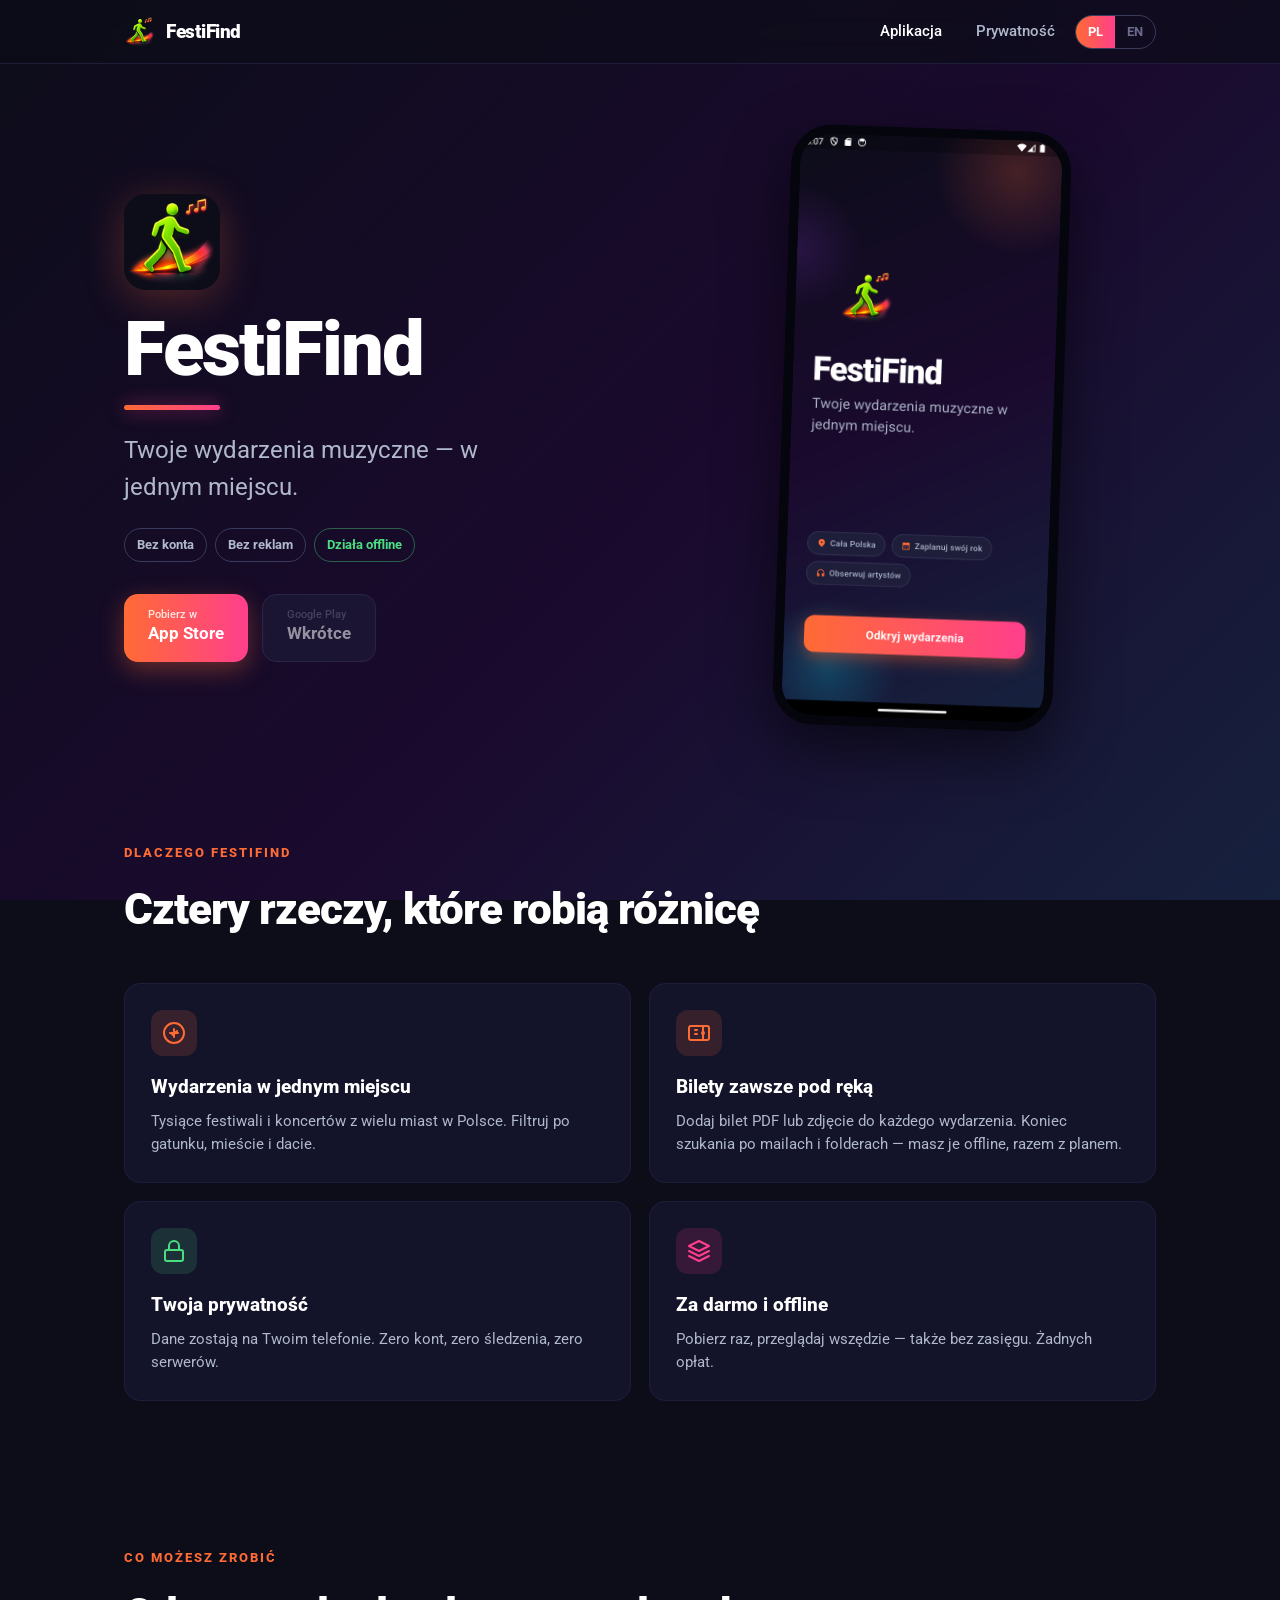
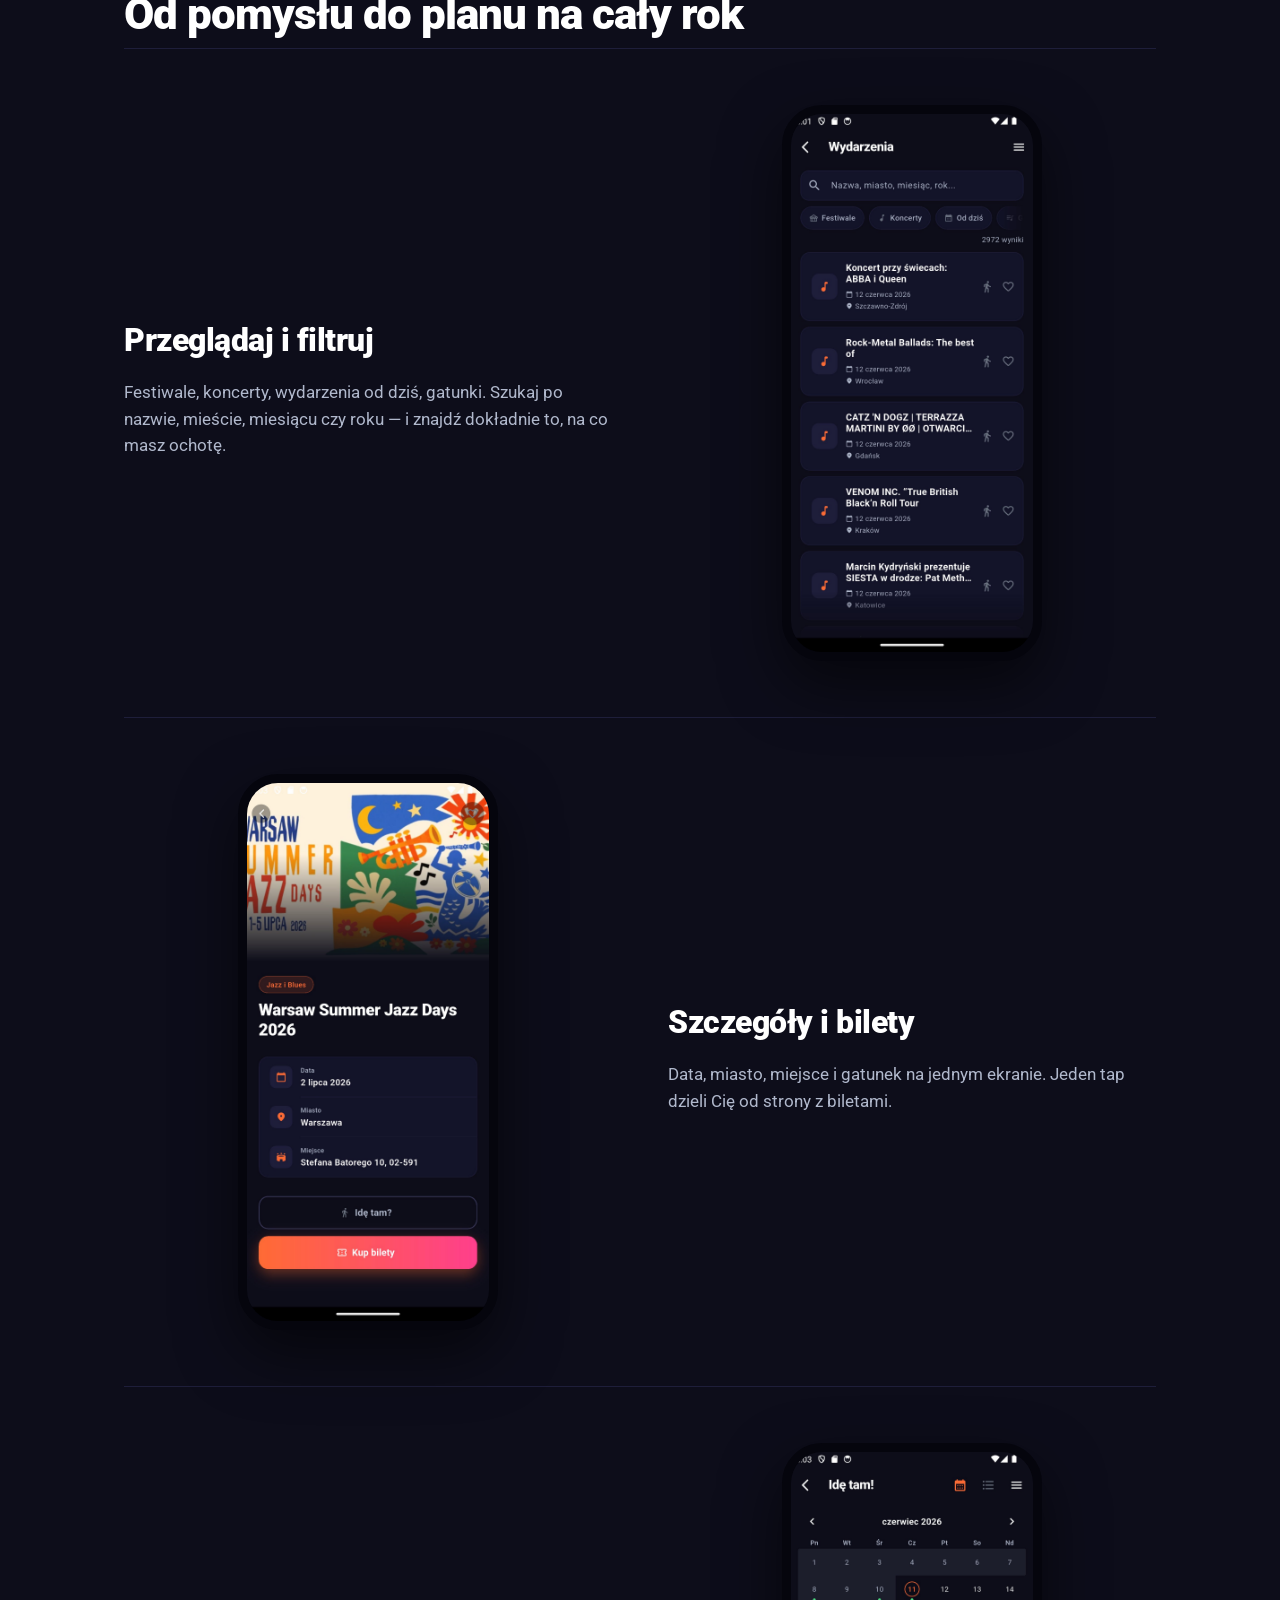
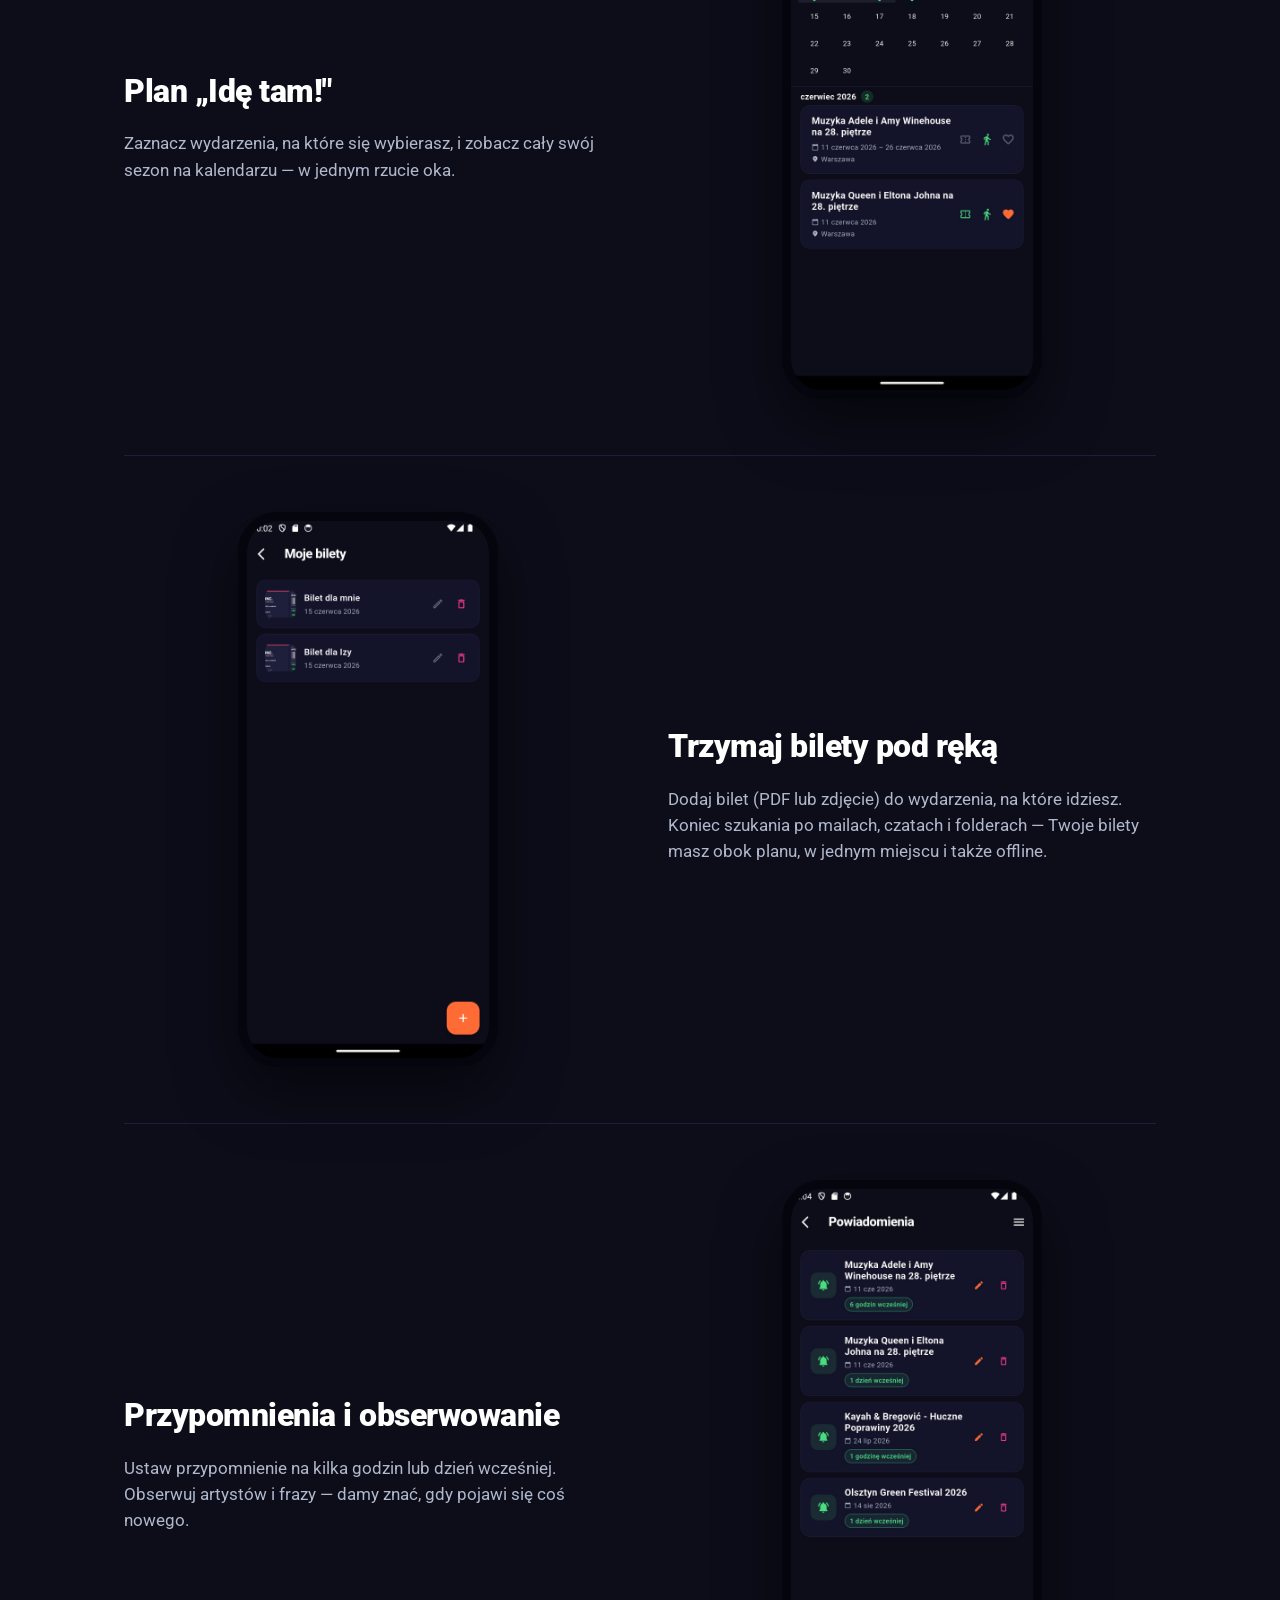
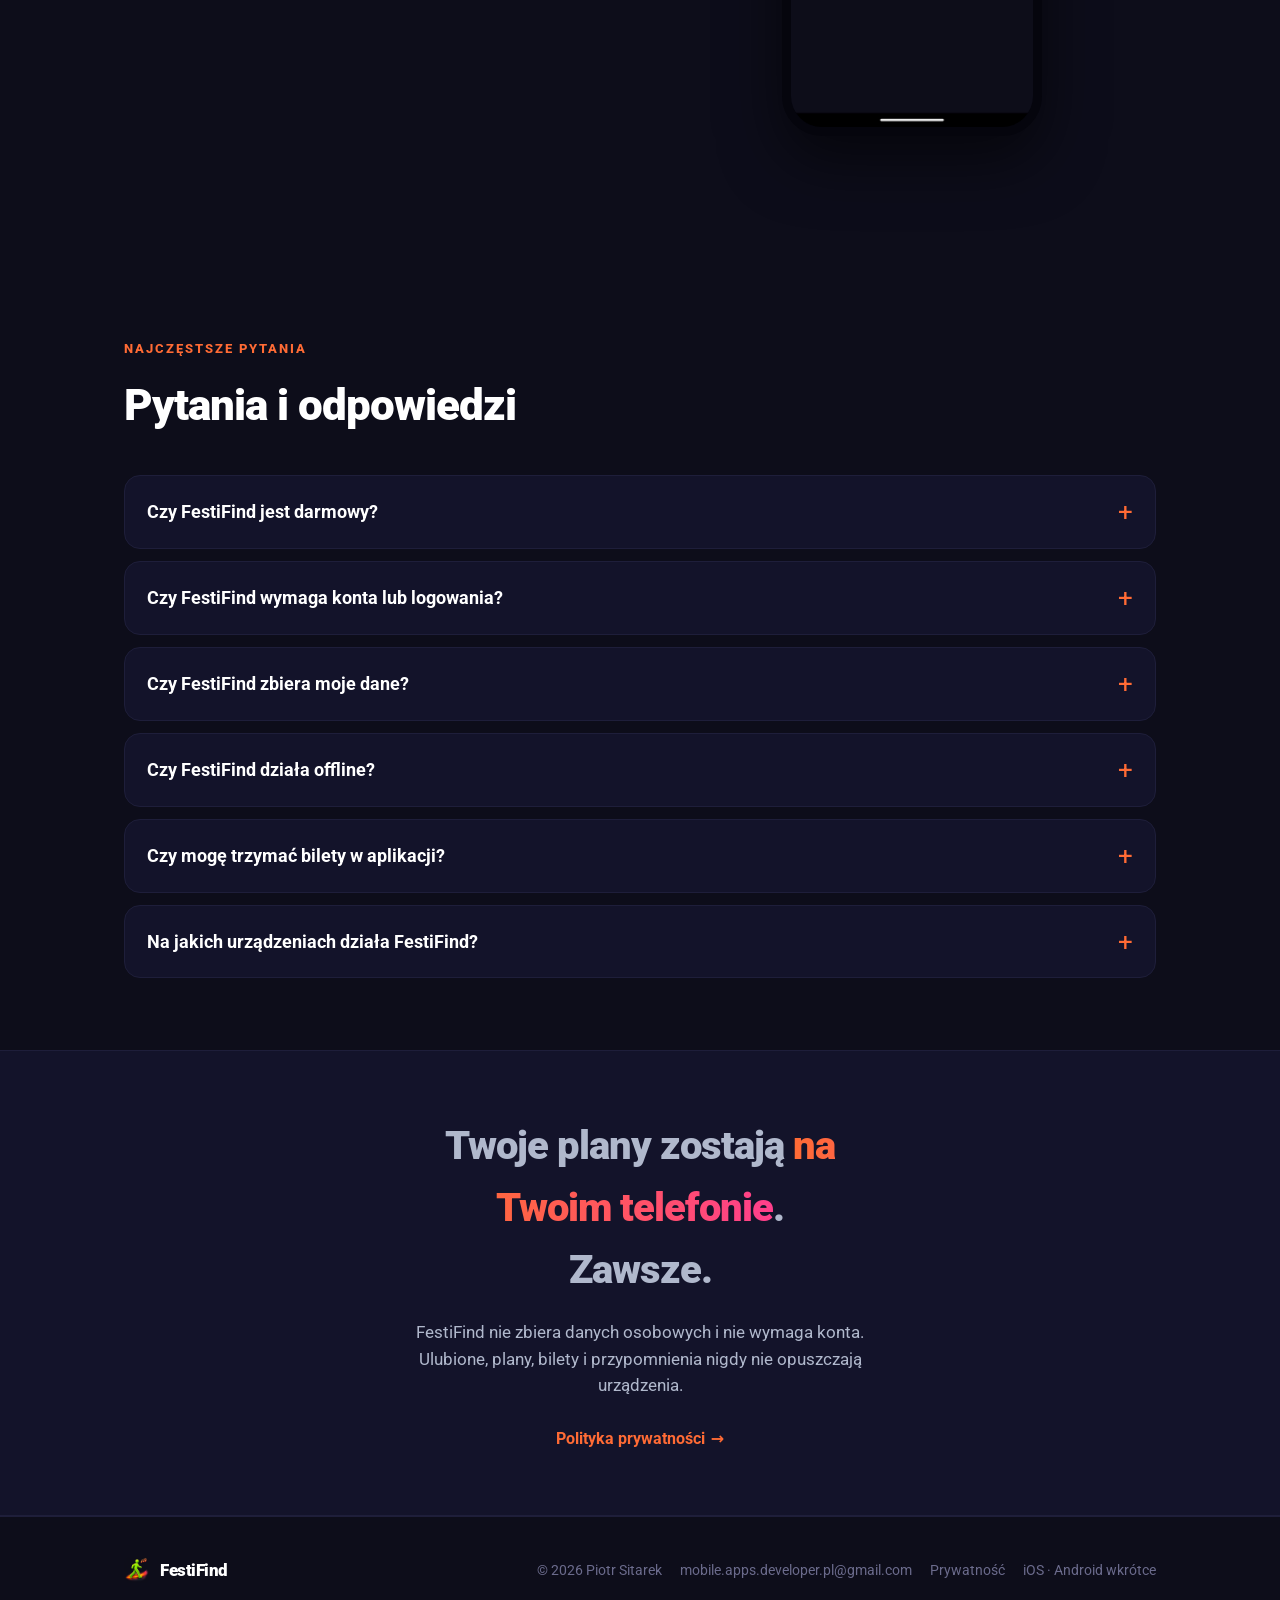
==== commit 34a51491: "Update index.html" ====
--- a/index.html
+++ b/index.html
@@ -144,10 +144,10 @@
 <section class="section">
   <div class="wrap">
     <span class="eyebrow"><span class="lang-pl">Dlaczego FestiFind</span><span class="lang-en">Why FestiFind</span></span>
-    <h2><span class="lang-pl">Trzy rzeczy, które robią różnicę</span><span class="lang-en">Three things that make the difference</span></h2>
+    <h2><span class="lang-pl">Cztery rzeczy, które robią różnicę</span><span class="lang-en">Four things that make the difference</span></h2>
     <div class="benefits">
       <div class="card">
-        <div class="ic" style="background:rgba(255,107,53,.15)">
+        <div class="ic" style="background:rgba(255,117,55,.15)">
           <svg width="24" height="24" viewBox="0 0 24 24" fill="none" stroke="#FF6B35" stroke-width="2" stroke-linecap="round" stroke-linejoin="round"><circle cx="12" cy="12" r="10"/><path d="M8 12h8M12 8v8"/><path d="M9 9l6 6M15 9l-6 6" stroke-width="0"/><path d="M12 2a10 10 0 1 0 0 20A10 10 0 0 0 12 2z" stroke-width="0" fill="rgba(255,107,53,.0)"/><path d="M9 12l2 2 4-4"/></svg>
         </div>
         <h3><span class="lang-pl">Wydarzenia w jednym miejscu</span><span class="lang-en">Events in one place</span></h3>
--- a/style.css
+++ b/style.css
@@ -20,10 +20,9 @@
   color-scheme: dark;
 }
 
-html { background: #0D0D1A; }
+html { background: #0D0D1A; scroll-behavior: smooth; }
 
 * { box-sizing: border-box; margin: 0; padding: 0; }
-html { scroll-behavior: smooth; }
 body {
   font-family: 'Roboto', system-ui, -apple-system, 'Segoe UI', sans-serif;
   background: var(--bg-primary);
@@ -144,7 +143,7 @@
 .section .intro { color: var(--text-secondary); font-size: 18px; margin-top: 14px; max-width: 56ch; }
 
 /* korzysci */
-.benefits { display: grid; grid-template-columns: repeat(3, 1fr); gap: 18px; margin-top: 40px; }
+.benefits { display: grid; grid-template-columns: repeat(2, 1fr); gap: 18px; margin-top: 40px; }
 .card {
   background: var(--bg-surface); border: 1px solid var(--border); border-radius: var(--r); padding: 26px;
 }
@@ -154,7 +153,7 @@
 
 /* features alternating */
 .feature { display: grid; grid-template-columns: 1fr 1fr; gap: 56px; align-items: center; padding: 56px 0; border-top: 1px solid var(--border); }
-.feature:nth-child(even) .feature-text { order: 2; }
+.feature.reverse .feature-text { order: 2; }
 .feature .num { font-size: 14px; font-weight: 800; color: var(--text-muted); letter-spacing: 1px; }
 .feature h3 { font-size: clamp(24px, 3vw, 32px); font-weight: 900; letter-spacing: -0.5px; margin: 8px 0 14px; }
 .feature p { color: var(--text-secondary); font-size: 17px; }
@@ -201,7 +200,7 @@
   .benefits .card { text-align: center; }
   .card .ic { margin-left: auto; margin-right: auto; }
   .feature { grid-template-columns: 1fr; gap: 28px; text-align: center; }
-  .feature:nth-child(even) .feature-text { order: 0; }
+  .feature.reverse .feature-text { order: 0; }
   .feature .phone { margin-inline: auto; }
   .brand-name { display: none; }
   .nav-inner { gap: 10px; }
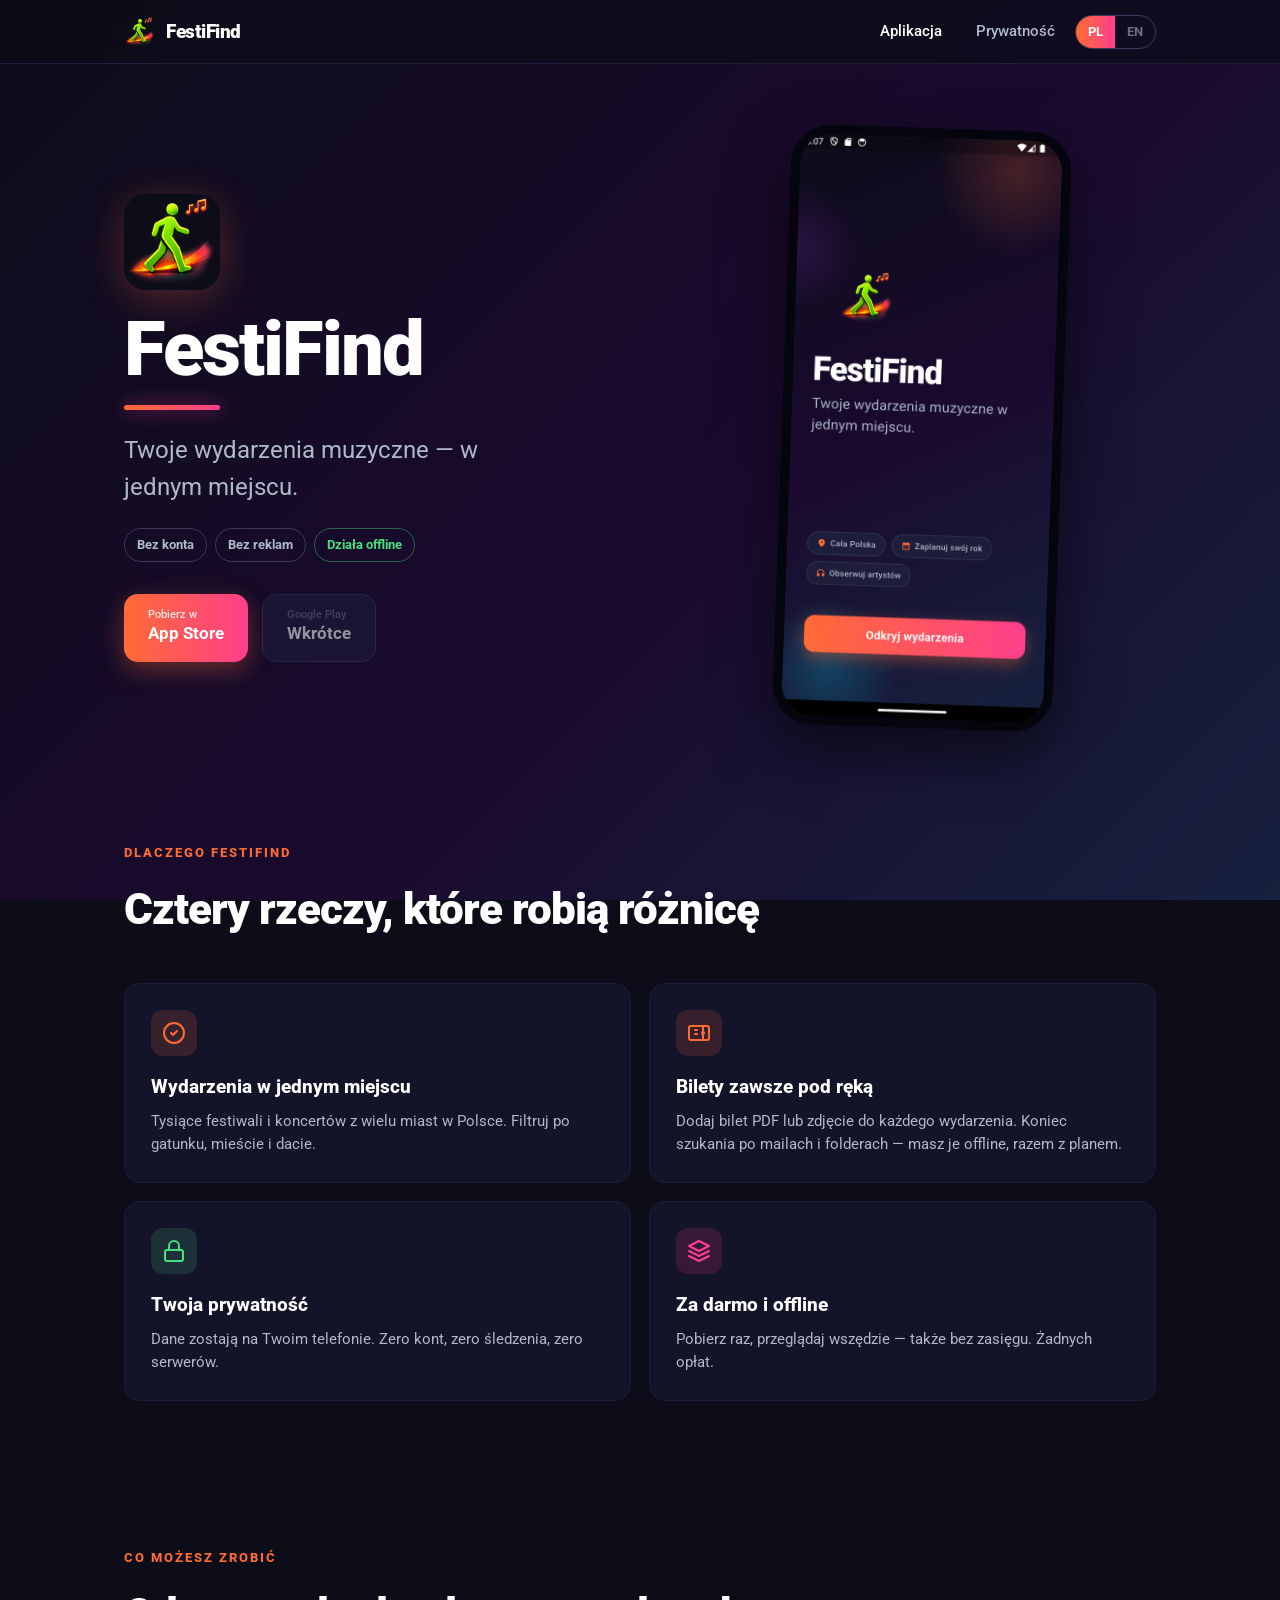
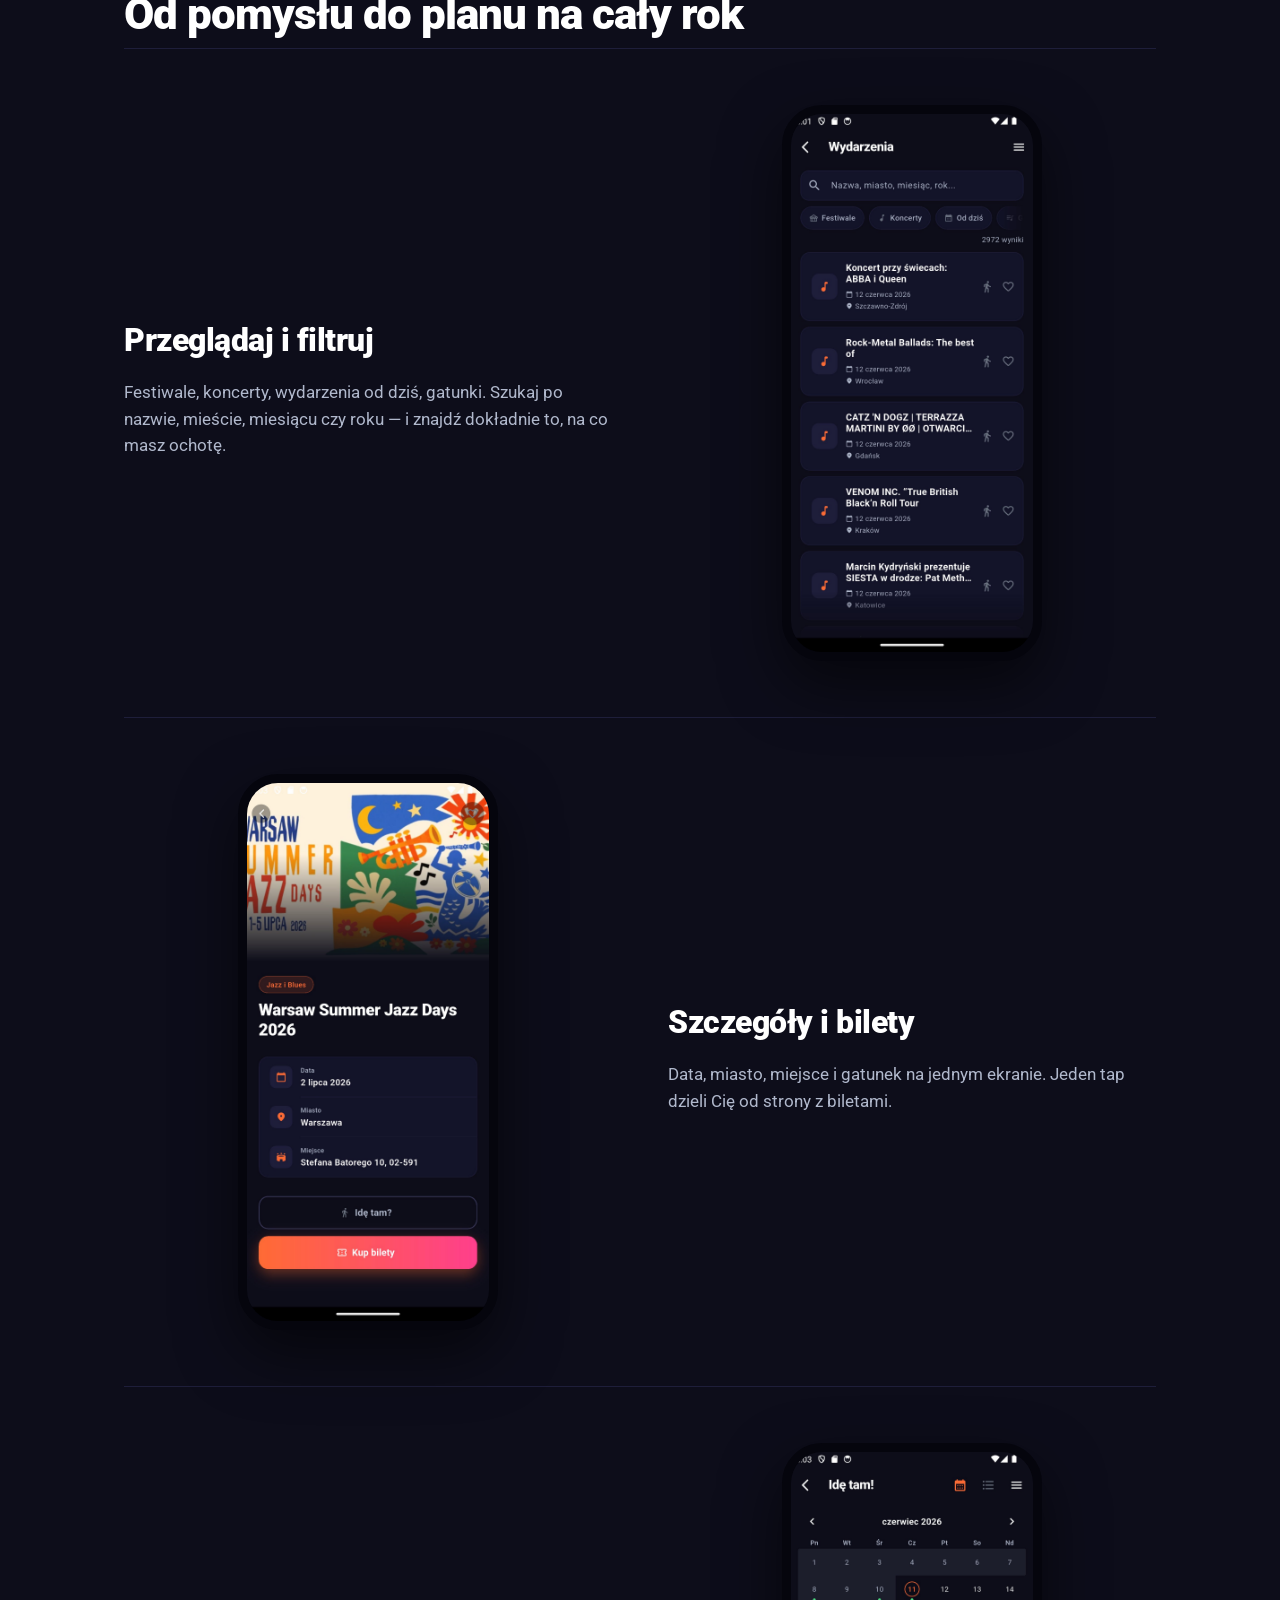
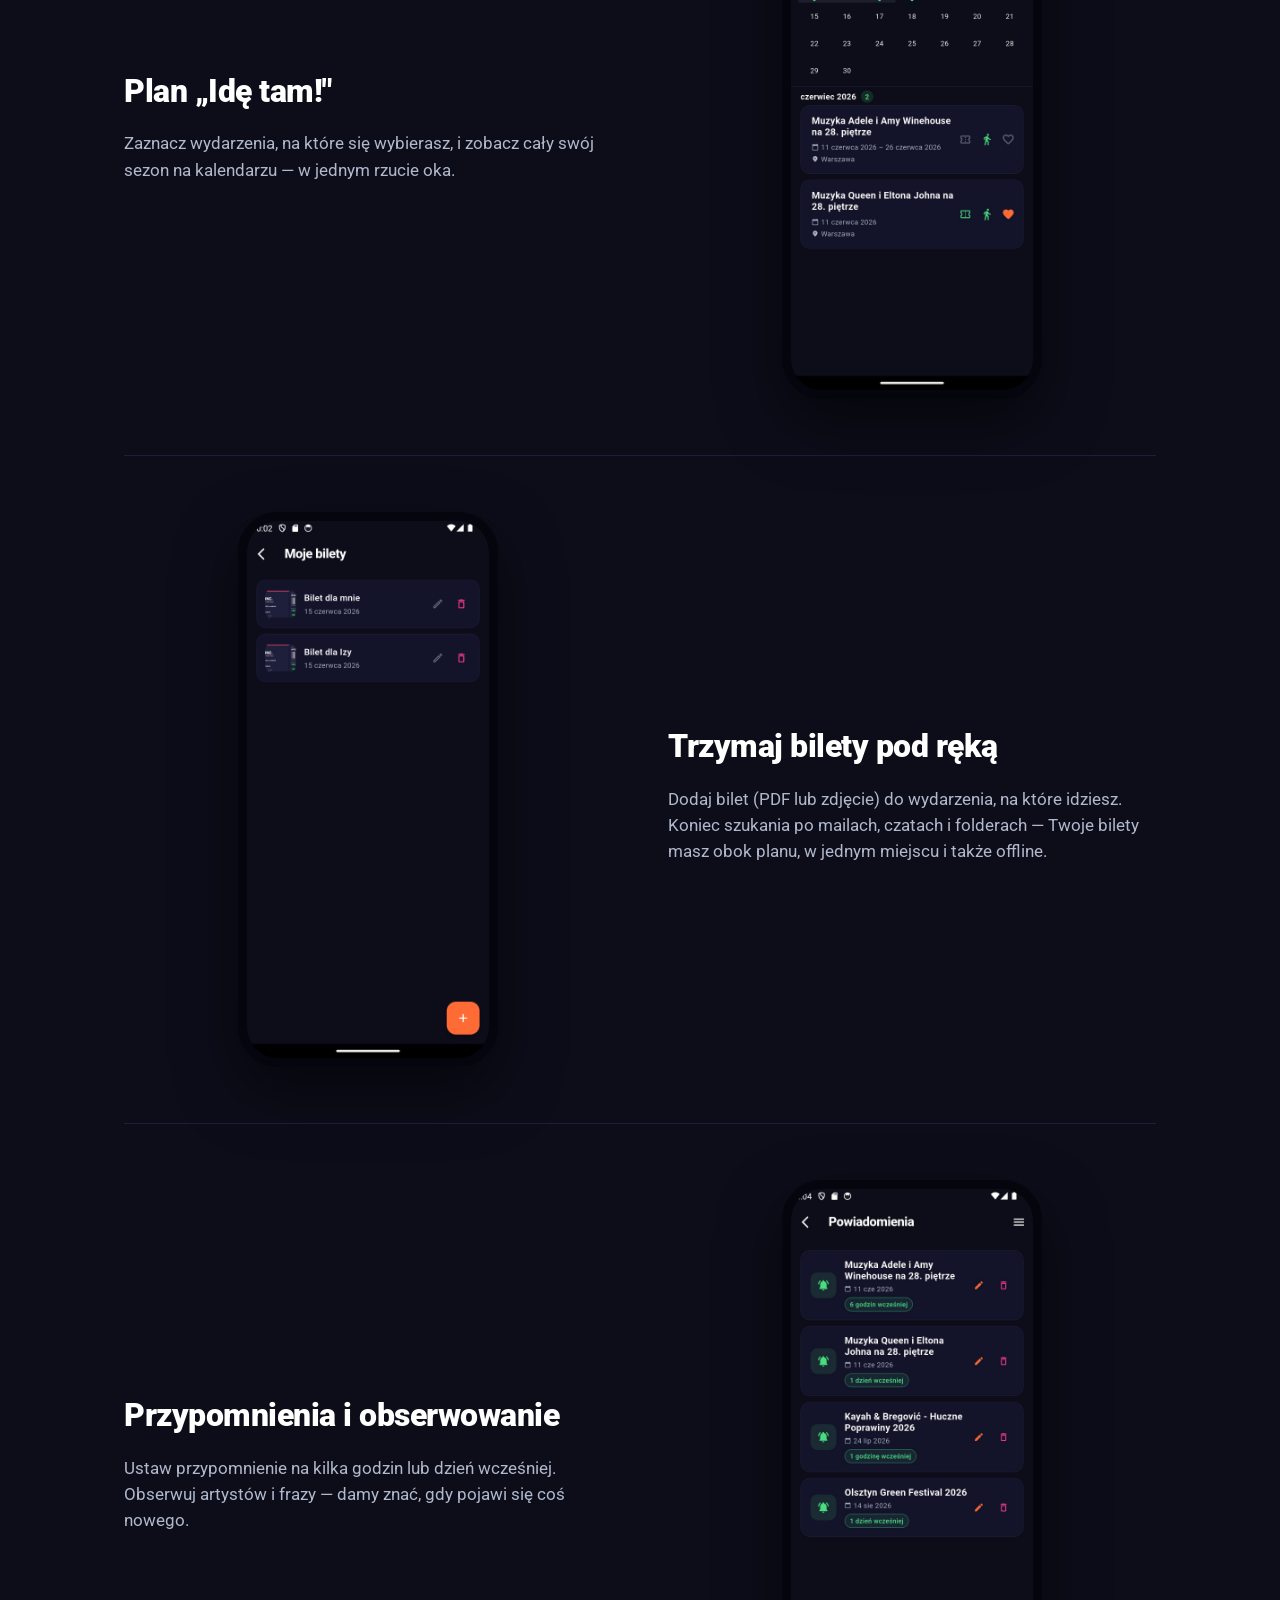
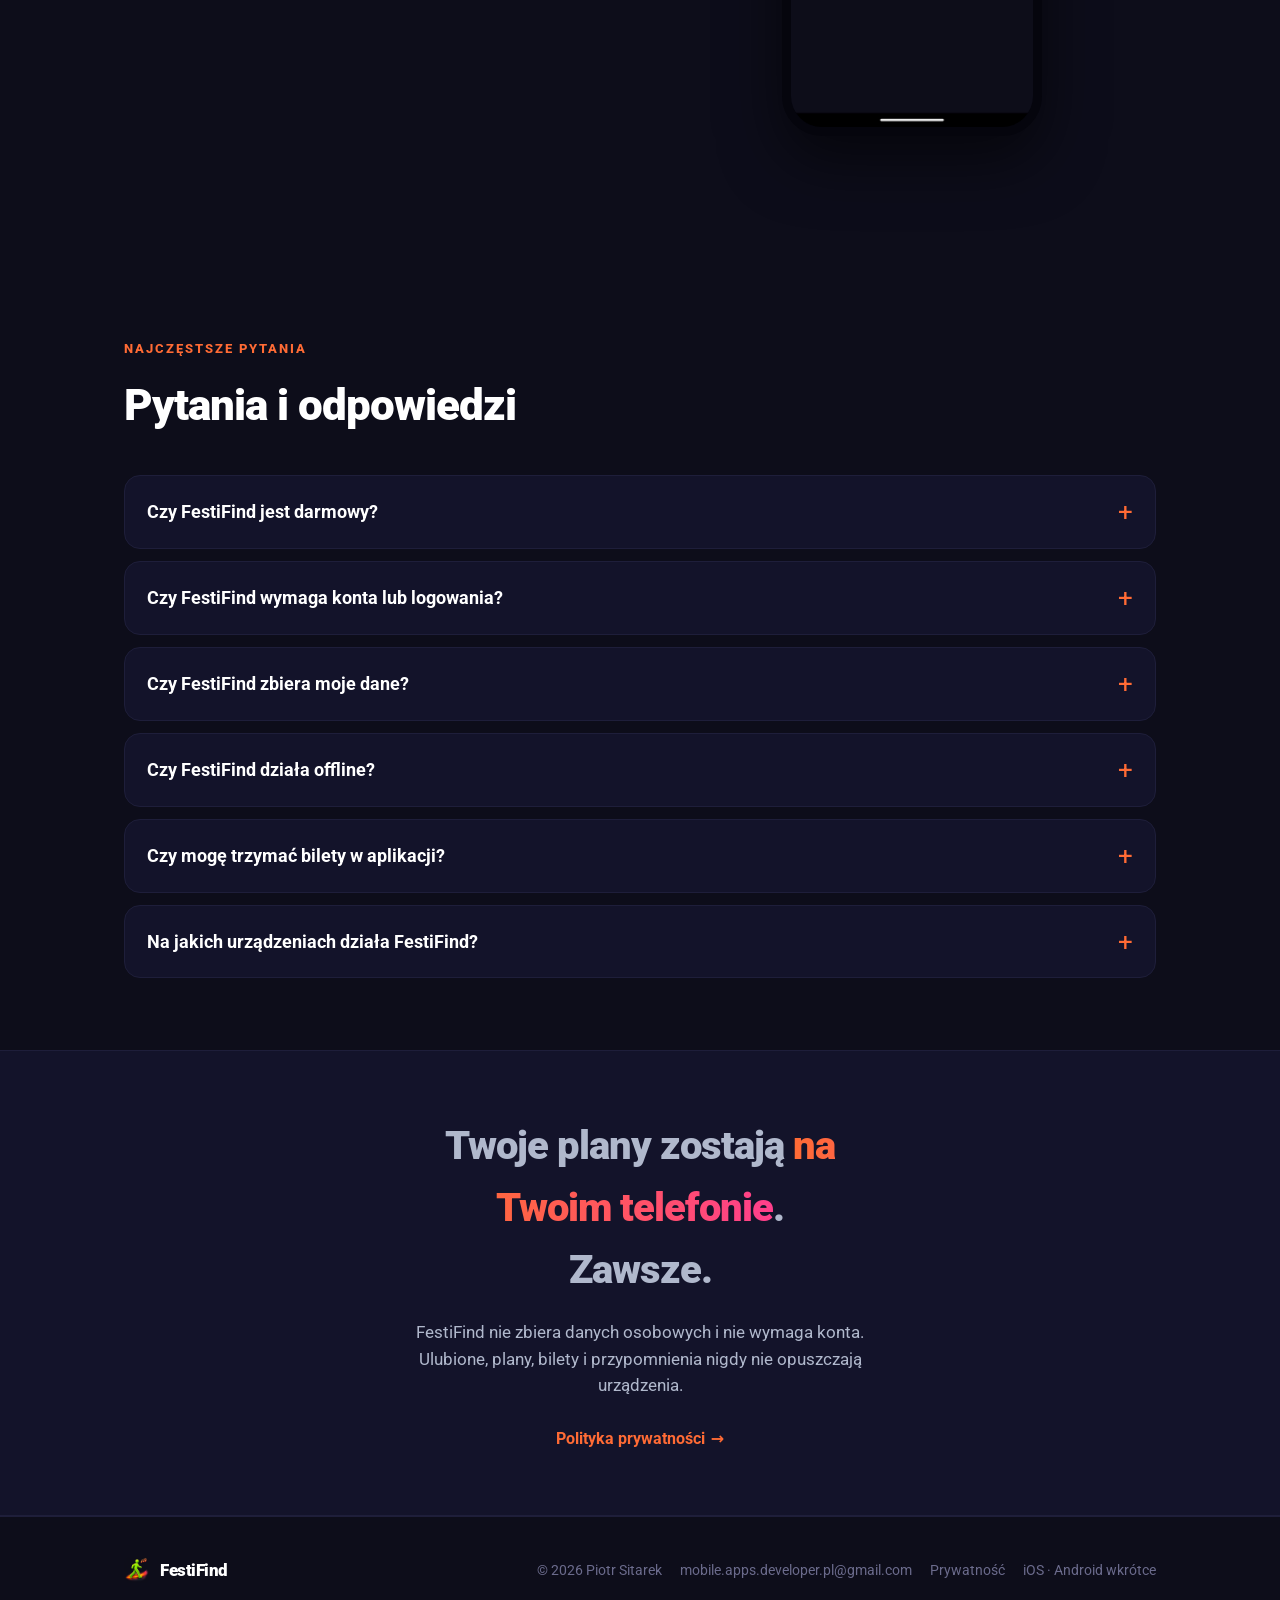
==== commit 482f6600: "Update index.html" ====
--- a/index.html
+++ b/index.html
@@ -147,9 +147,12 @@
     <h2><span class="lang-pl">Cztery rzeczy, które robią różnicę</span><span class="lang-en">Four things that make the difference</span></h2>
     <div class="benefits">
       <div class="card">
-        <div class="ic" style="background:rgba(255,117,55,.15)">
-          <svg width="24" height="24" viewBox="0 0 24 24" fill="none" stroke="#FF6B35" stroke-width="2" stroke-linecap="round" stroke-linejoin="round"><circle cx="12" cy="12" r="10"/><path d="M8 12h8M12 8v8"/><path d="M9 9l6 6M15 9l-6 6" stroke-width="0"/><path d="M12 2a10 10 0 1 0 0 20A10 10 0 0 0 12 2z" stroke-width="0" fill="rgba(255,107,53,.0)"/><path d="M9 12l2 2 4-4"/></svg>
-        </div>
+      <div class="ic" style="background:rgba(255,117,55,.15)">
+        <svg width="24" height="24" viewBox="0 0 24 24" fill="none" stroke="#FF6B35" stroke-width="2" stroke-linecap="round" stroke-linejoin="round">
+          <circle cx="12" cy="12" r="10"/>
+          <path d="M9 12l2 2 4-4"/>
+        </svg>
+      </div>
         <h3><span class="lang-pl">Wydarzenia w jednym miejscu</span><span class="lang-en">Events in one place</span></h3>
         <p><span class="lang-pl">Tysiące festiwali i koncertów z wielu miast w Polsce. Filtruj po gatunku, mieście i dacie.</span><span class="lang-en">Thousands of festivals and concerts from cities across Poland. Filter by genre, city and date.</span></p>
       </div>
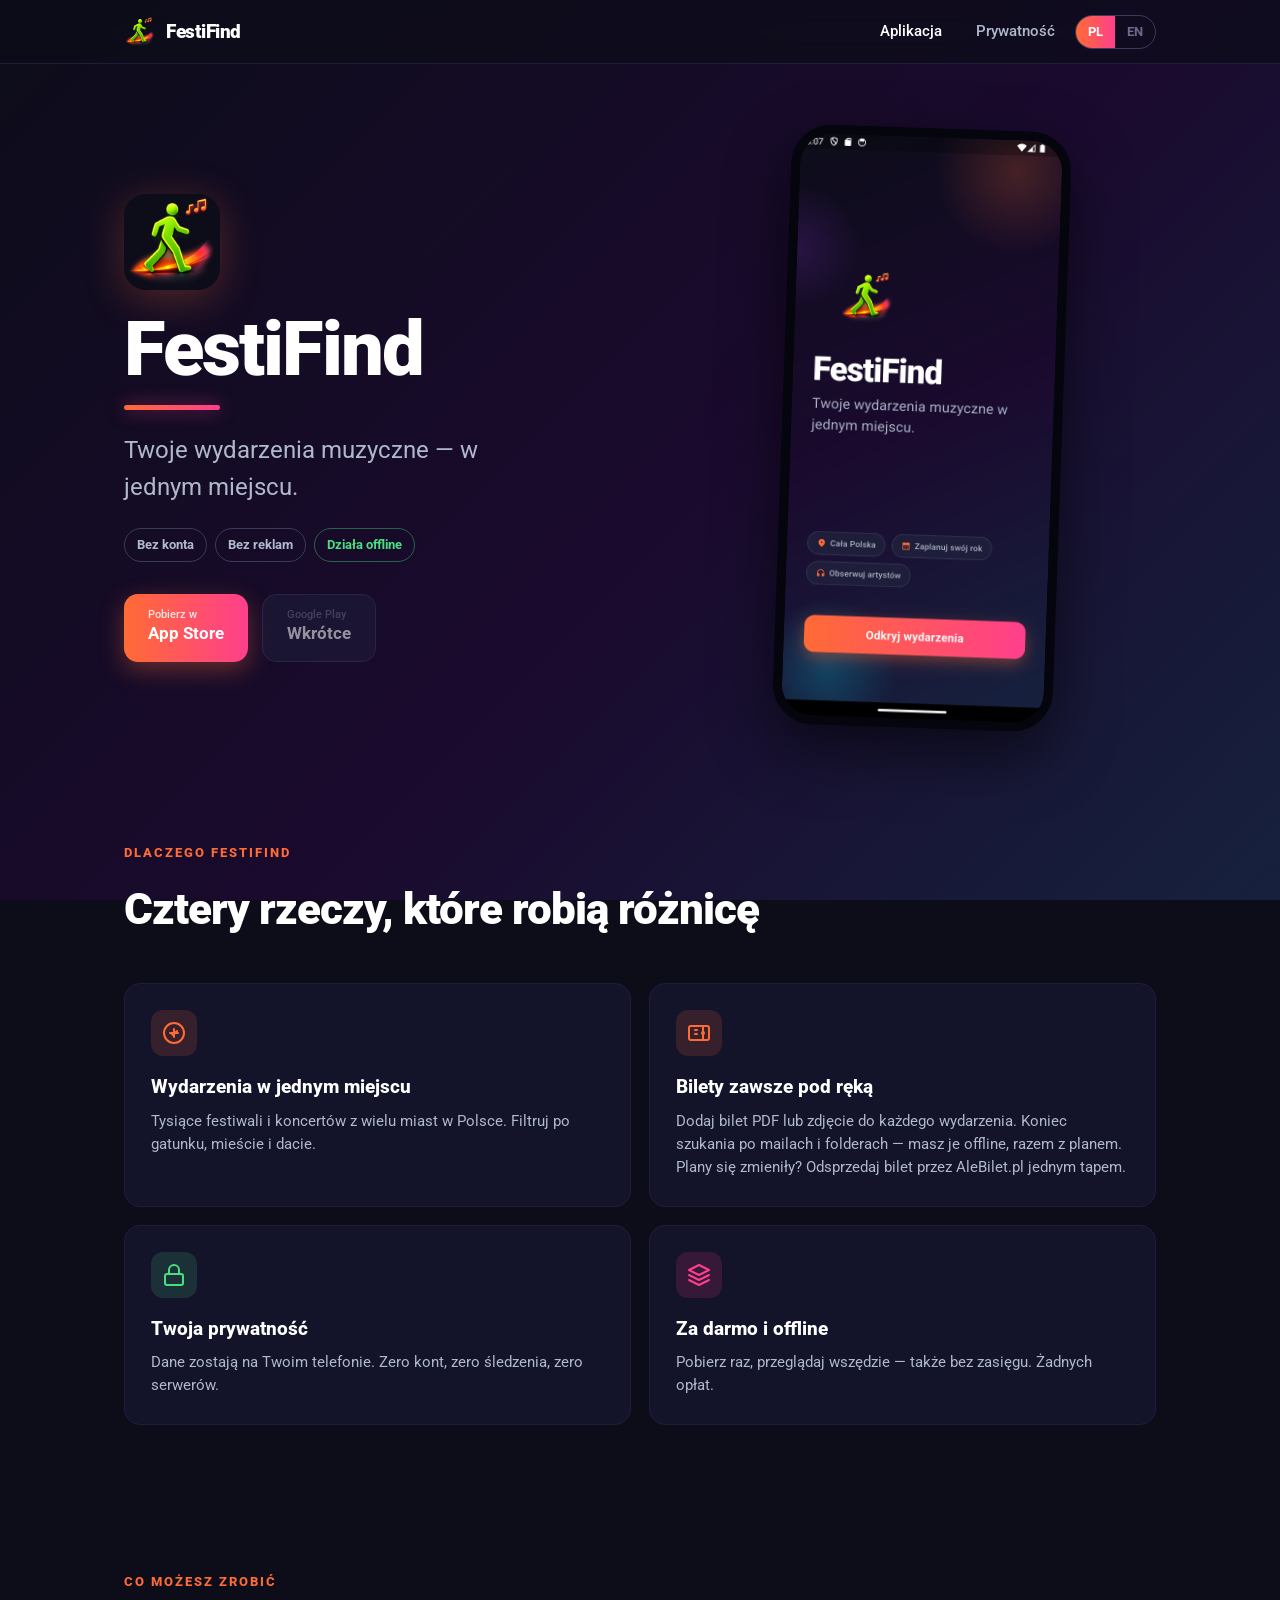
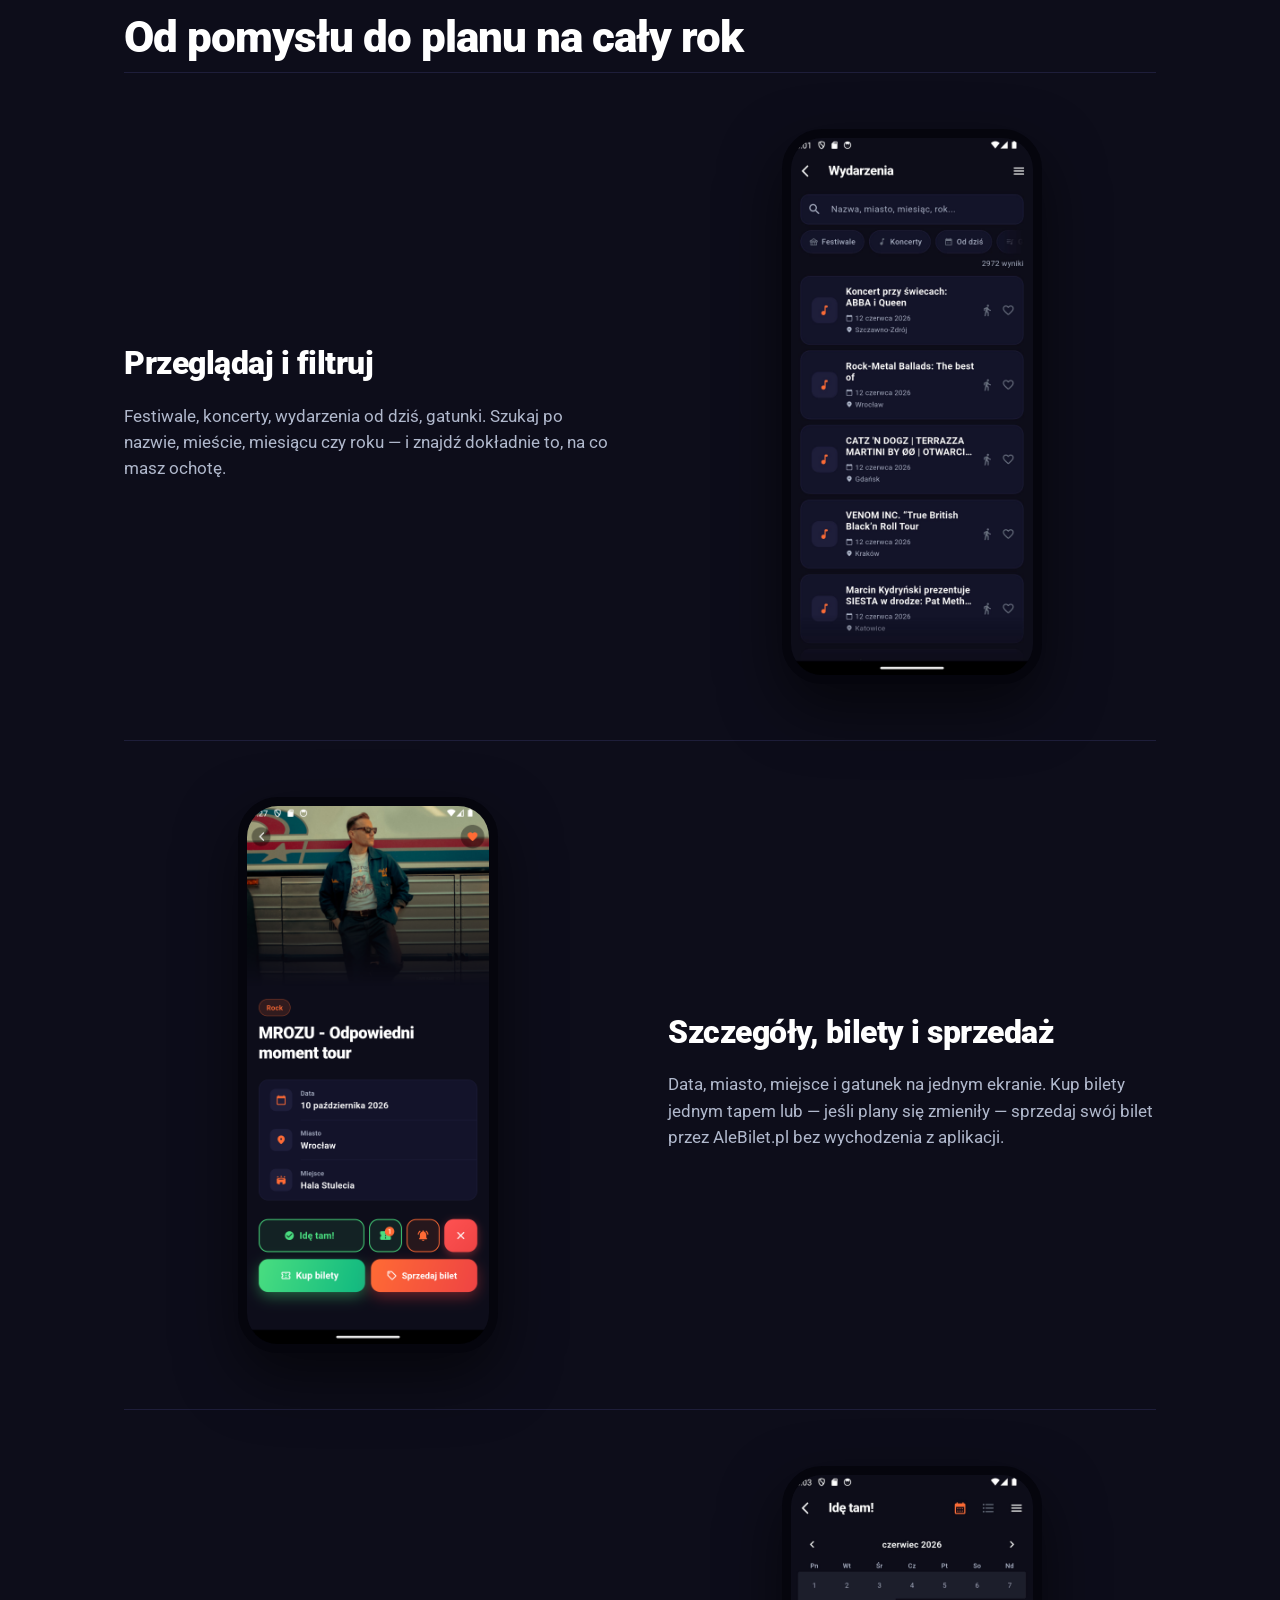
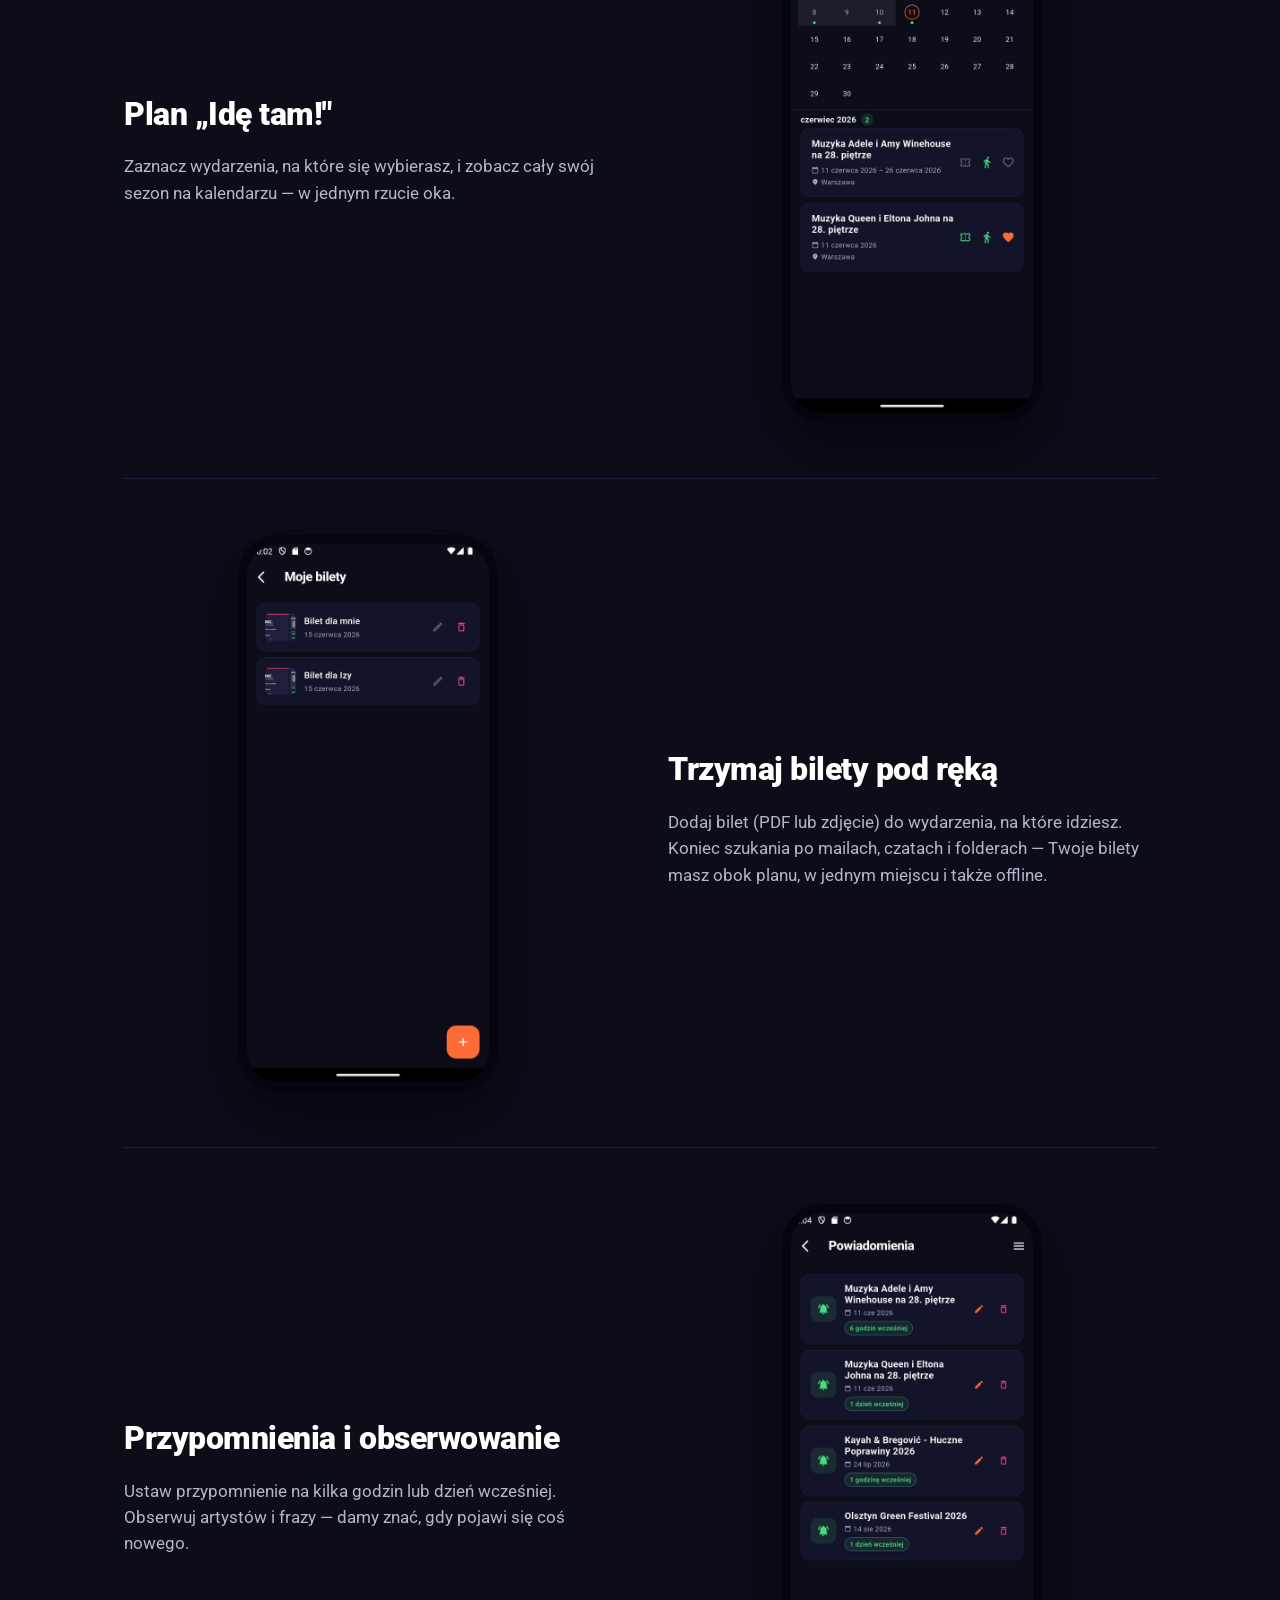
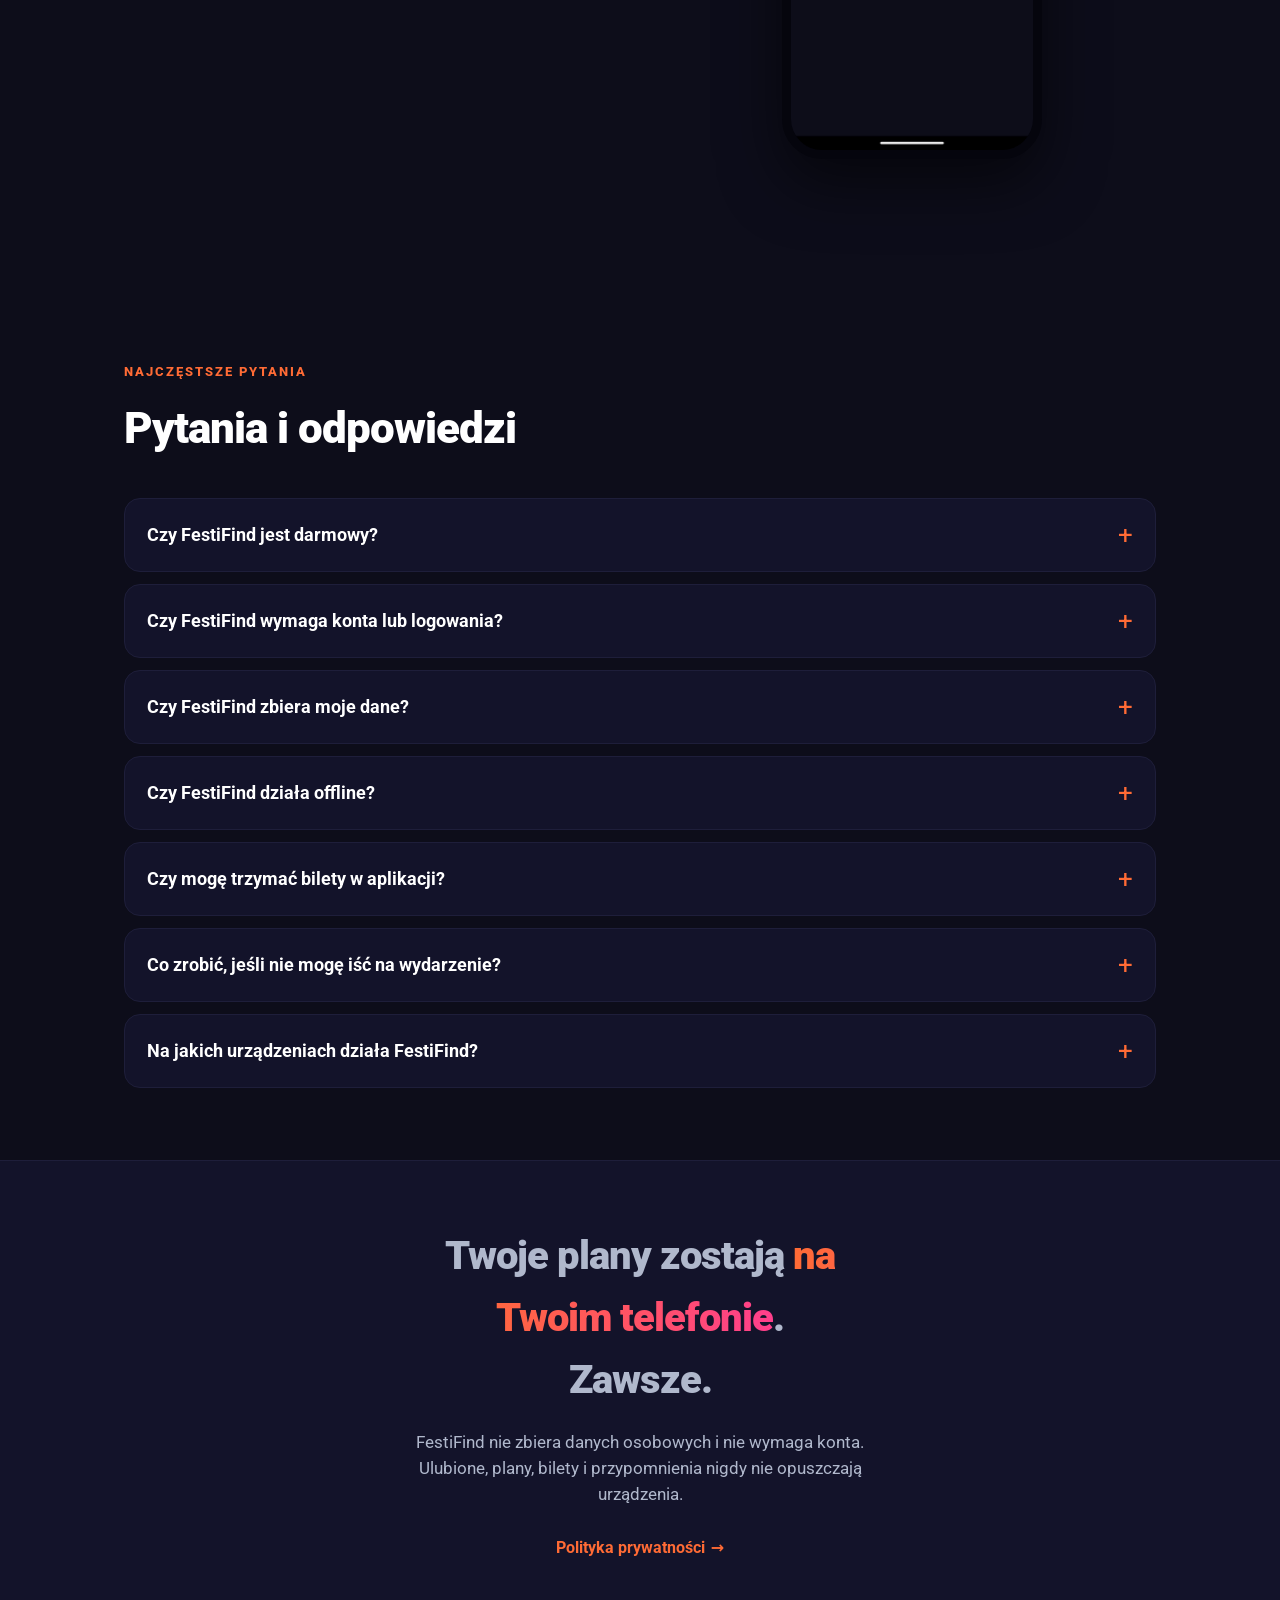
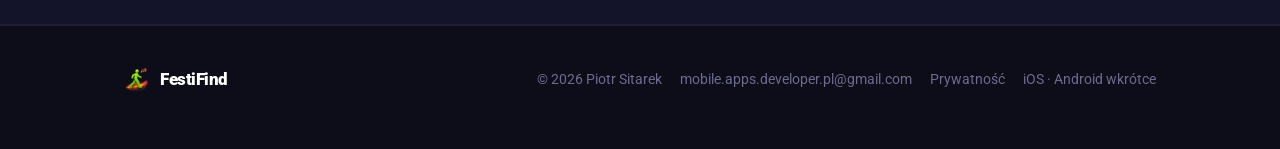
==== commit 94993c4f: "Update index.html" ====
--- a/index.html
+++ b/index.html
@@ -85,6 +85,11 @@
     },
     {
       "@type": "Question",
+      "name": "Co zrobić, jeśli nie mogę iść na wydarzenie?",
+      "acceptedAnswer": { "@type": "Answer", "text": "W ekranie szczegółów wydarzenia znajdziesz przycisk „Sprzedaj bilet”, który przeniesie Cię na AleBilet.pl — serwis odsprzedaży biletów w Polsce. FestiFind nie pobiera żadnej prowizji." }
+    },
+    {
+      "@type": "Question",
       "name": "Na jakich urządzeniach działa FestiFind?",
       "acceptedAnswer": { "@type": "Answer", "text": "FestiFind jest dostępny na iOS w App Store. Wersja na Androida jest w przygotowaniu." }
     }
@@ -147,12 +152,9 @@
     <h2><span class="lang-pl">Cztery rzeczy, które robią różnicę</span><span class="lang-en">Four things that make the difference</span></h2>
     <div class="benefits">
       <div class="card">
-      <div class="ic" style="background:rgba(255,117,55,.15)">
-        <svg width="24" height="24" viewBox="0 0 24 24" fill="none" stroke="#FF6B35" stroke-width="2" stroke-linecap="round" stroke-linejoin="round">
-          <circle cx="12" cy="12" r="10"/>
-          <path d="M9 12l2 2 4-4"/>
-        </svg>
-      </div>
+        <div class="ic" style="background:rgba(255,107,53,.15)">
+          <svg width="24" height="24" viewBox="0 0 24 24" fill="none" stroke="#FF6B35" stroke-width="2" stroke-linecap="round" stroke-linejoin="round"><circle cx="12" cy="12" r="10"/><path d="M8 12h8M12 8v8"/><path d="M9 9l6 6M15 9l-6 6" stroke-width="0"/><path d="M12 2a10 10 0 1 0 0 20A10 10 0 0 0 12 2z" stroke-width="0" fill="rgba(255,107,53,.0)"/><path d="M9 12l2 2 4-4"/></svg>
+        </div>
         <h3><span class="lang-pl">Wydarzenia w jednym miejscu</span><span class="lang-en">Events in one place</span></h3>
         <p><span class="lang-pl">Tysiące festiwali i koncertów z wielu miast w Polsce. Filtruj po gatunku, mieście i dacie.</span><span class="lang-en">Thousands of festivals and concerts from cities across Poland. Filter by genre, city and date.</span></p>
       </div>
@@ -161,7 +163,7 @@
           <svg width="24" height="24" viewBox="0 0 24 24" fill="none" stroke="#FF6B35" stroke-width="2" stroke-linecap="round" stroke-linejoin="round"><rect x="2" y="5" width="20" height="14" rx="2"/><path d="M16 5v14M8 9h2M8 13h2"/><circle cx="16" cy="12" r="2" fill="#FF6B35" stroke="none"/></svg>
         </div>
         <h3><span class="lang-pl">Bilety zawsze pod ręką</span><span class="lang-en">Tickets always handy</span></h3>
-        <p><span class="lang-pl">Dodaj bilet PDF lub zdjęcie do każdego wydarzenia. Koniec szukania po mailach i folderach — masz je offline, razem z planem.</span><span class="lang-en">Attach a PDF or photo ticket to any event. No more digging through emails — find them offline, right next to your plan.</span></p>
+        <p><span class="lang-pl">Dodaj bilet PDF lub zdjęcie do każdego wydarzenia. Koniec szukania po mailach i folderach — masz je offline, razem z planem. Plany się zmieniły? Odsprzedaj bilet przez AleBilet.pl jednym tapem.</span><span class="lang-en">Attach a PDF or photo ticket to any event — find it offline, right next to your plan. No more digging through emails. Plans changed? Resell your ticket on AleBilet.pl in one tap.</span></p>
       </div>
       <div class="card">
         <div class="ic" style="background:rgba(74,222,128,.15)">
@@ -196,10 +198,10 @@
 
     <div class="feature reverse">
       <div class="feature-text">
-        <h3><span class="lang-pl">Szczegóły i bilety</span><span class="lang-en">Details and tickets</span></h3>
-        <p><span class="lang-pl">Data, miasto, miejsce i gatunek na jednym ekranie. Jeden tap dzieli Cię od strony z biletami.</span><span class="lang-en">Date, city, venue and genre on a single screen. You're one tap away from the ticket page.</span></p>
-      </div>
-      <div class="phone"><img src="screen3.png" alt="Szczegóły wydarzenia" loading="lazy"></div>
+        <h3><span class="lang-pl">Szczegóły, bilety i sprzedaż</span><span class="lang-en">Details, tickets and resale</span></h3>
+        <p><span class="lang-pl">Data, miasto, miejsce i gatunek na jednym ekranie. Kup bilety jednym tapem lub — jeśli plany się zmieniły — sprzedaj swój bilet przez AleBilet.pl bez wychodzenia z aplikacji.</span><span class="lang-en">Date, city, venue and genre on a single screen. Buy tickets in one tap or — if plans change — resell your ticket on AleBilet.pl without leaving the app.</span></p>
+      </div>
+      <div class="phone"><img src="screen3.png" alt="Szczegóły wydarzenia z przyciskami Kup bilety i Sprzedaj bilet" loading="lazy"></div>
     </div>
 
     <div class="feature">
@@ -252,6 +254,10 @@
       <details>
         <summary><span class="lang-pl">Czy mogę trzymać bilety w aplikacji?</span><span class="lang-en">Can I keep my tickets in the app?</span></summary>
         <p><span class="lang-pl">Tak. Do wydarzeń z listy „Idę tam!" dodasz bilet w PDF lub jako zdjęcie i otworzysz go offline — Twoje bilety masz w jednym miejscu, obok planu.</span><span class="lang-en">Yes. You can attach a PDF or photo ticket to events on your "I'm going!" list and open it offline — your tickets in one place, next to your plan.</span></p>
+      </details>
+      <details>
+        <summary><span class="lang-pl">Co zrobić, jeśli nie mogę iść na wydarzenie?</span><span class="lang-en">What if I can't make it to an event?</span></summary>
+        <p><span class="lang-pl">W ekranie szczegółów wydarzenia znajdziesz przycisk „Sprzedaj bilet", który przeniesie Cię na AleBilet.pl — serwis odsprzedaży biletów w Polsce. FestiFind nie pobiera żadnej prowizji.</span><span class="lang-en">On the event details screen you'll find a "Sell ticket" button that takes you to AleBilet.pl — a ticket resale platform in Poland. FestiFind takes no commission.</span></p>
       </details>
       <details>
         <summary><span class="lang-pl">Na jakich urządzeniach działa FestiFind?</span><span class="lang-en">Which devices does FestiFind support?</span></summary>
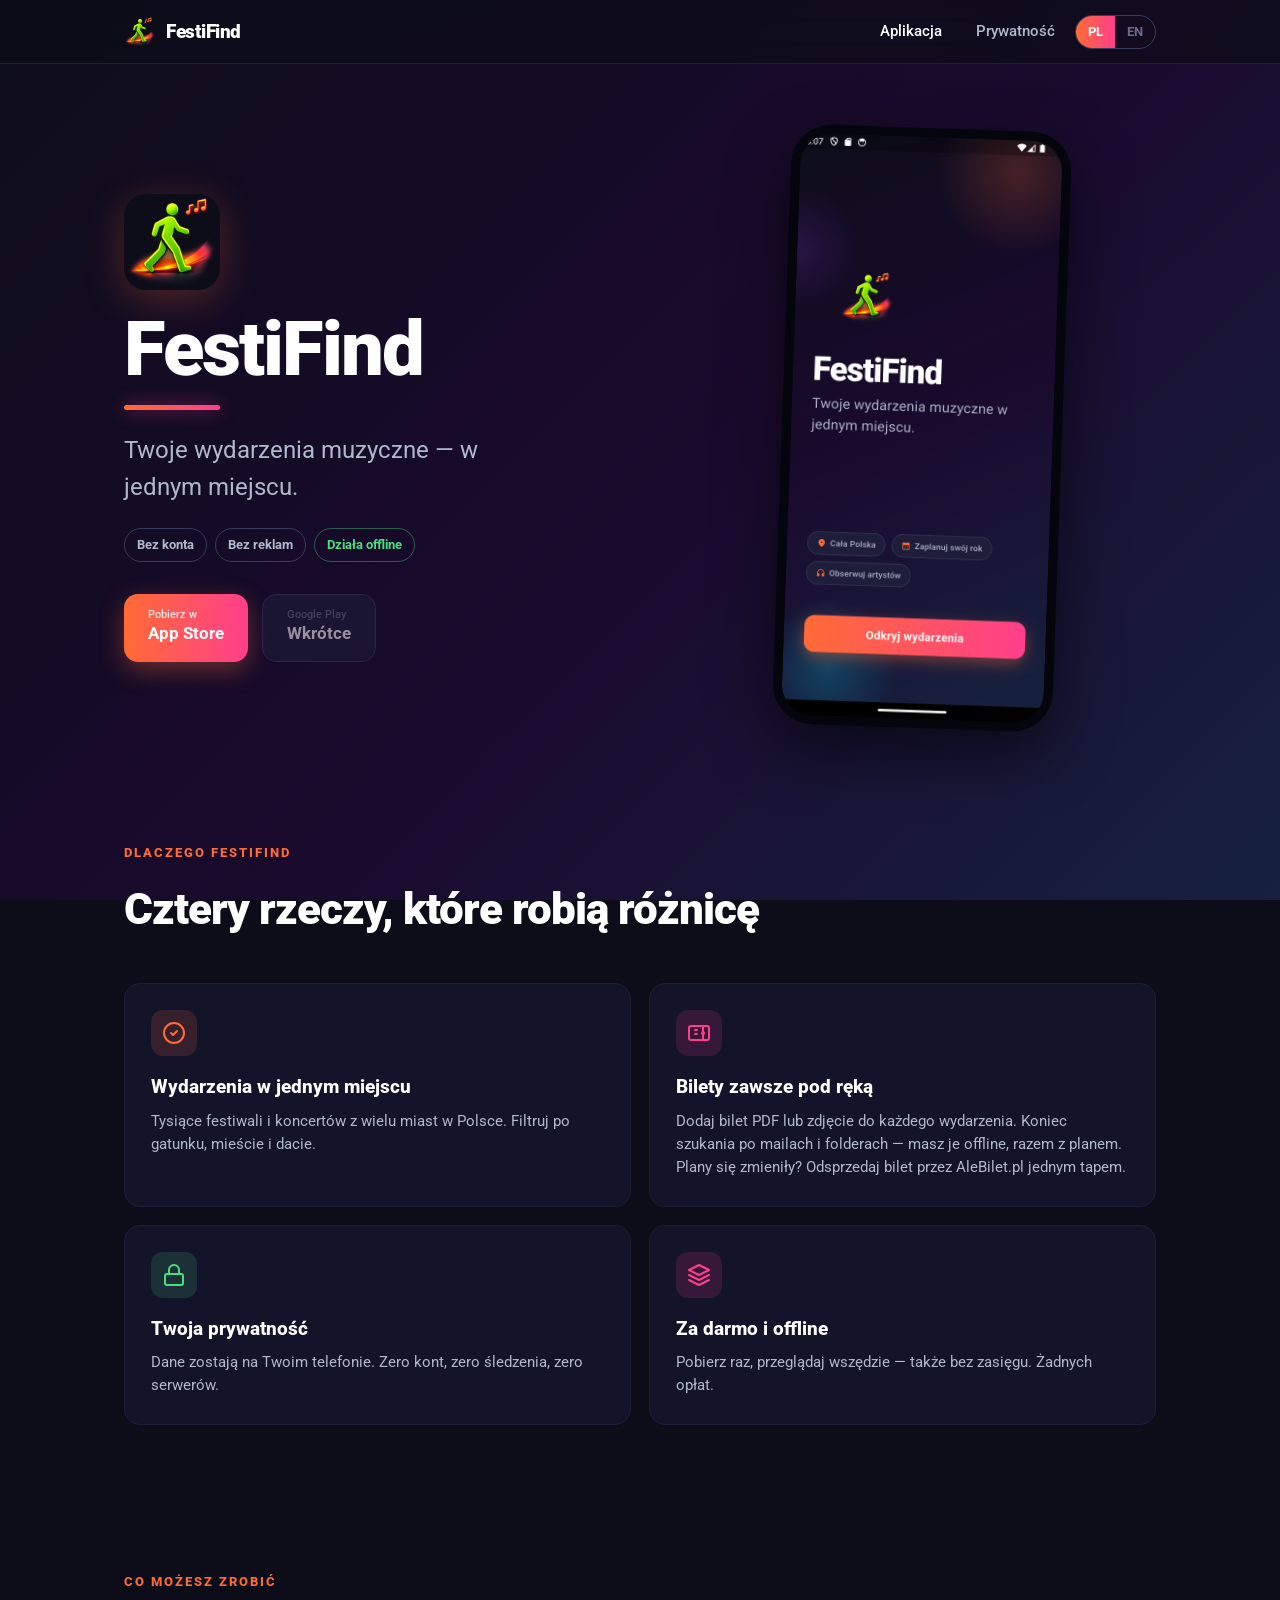
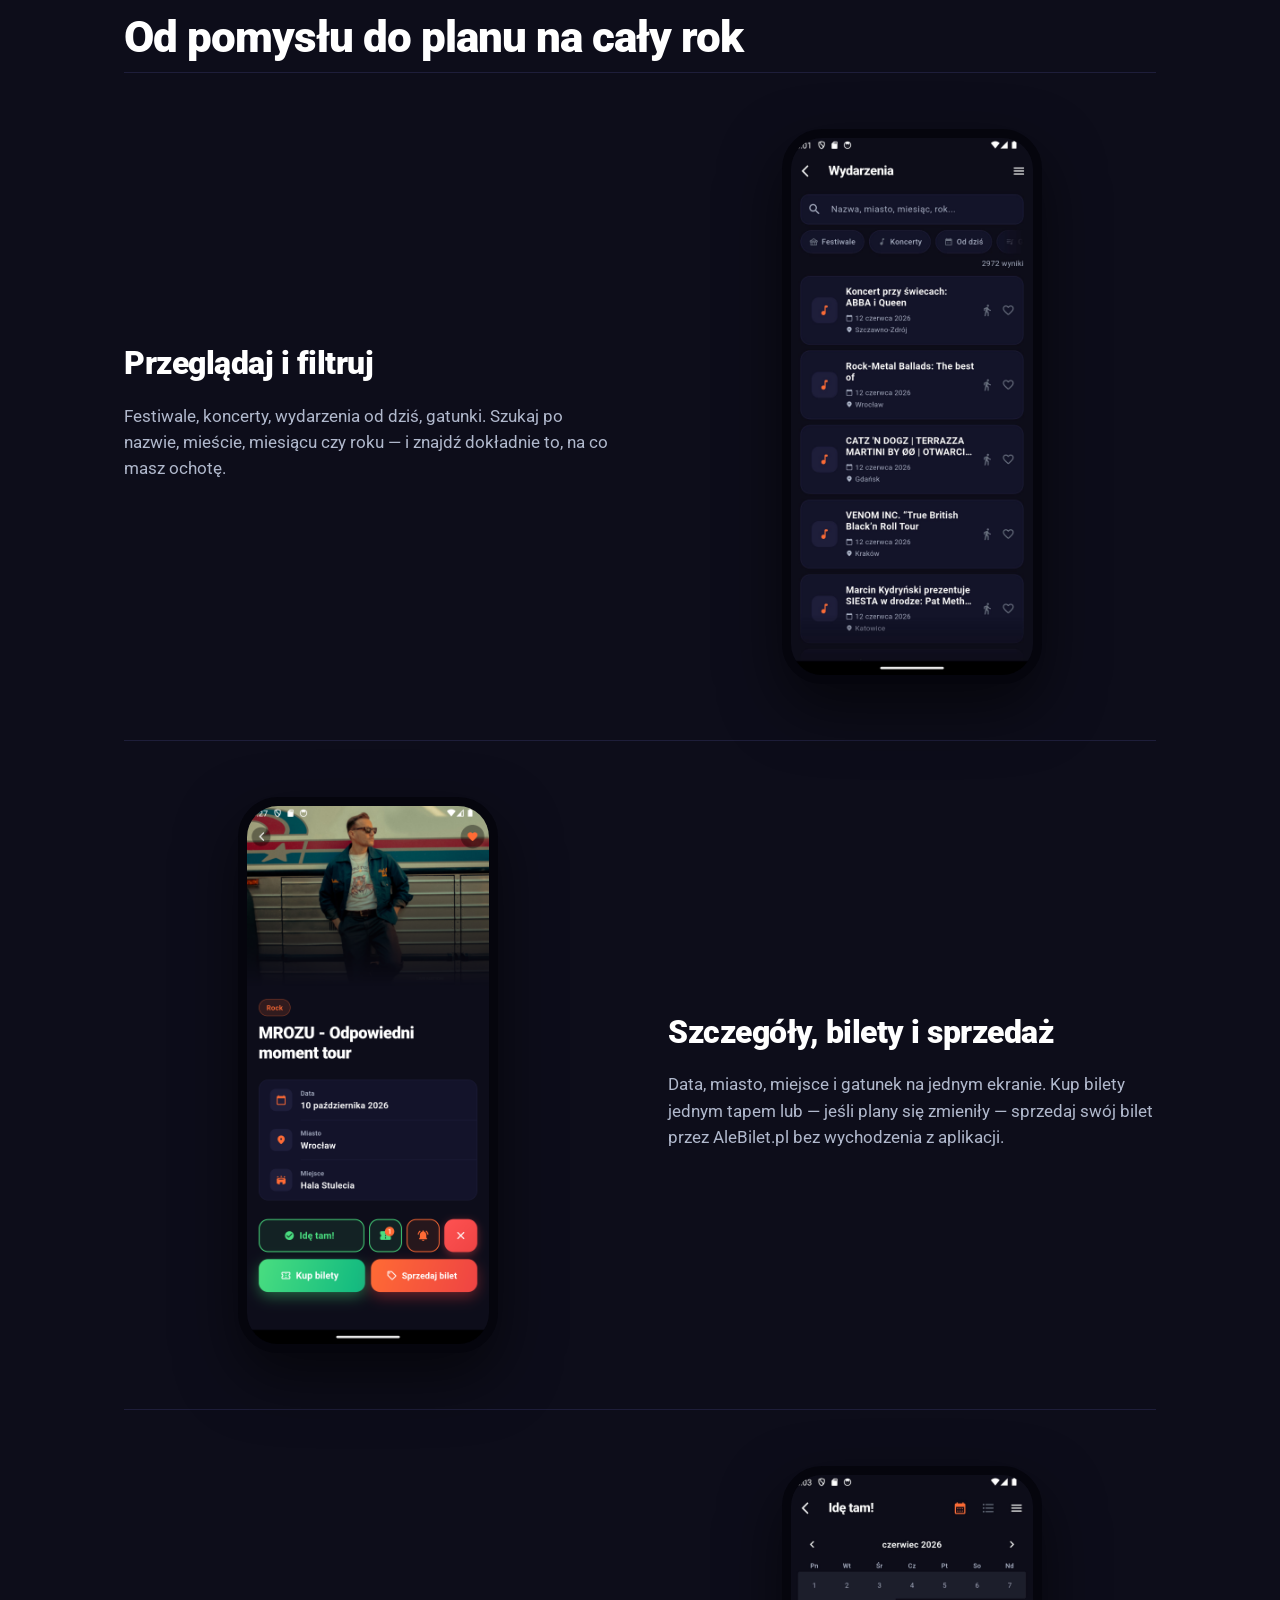
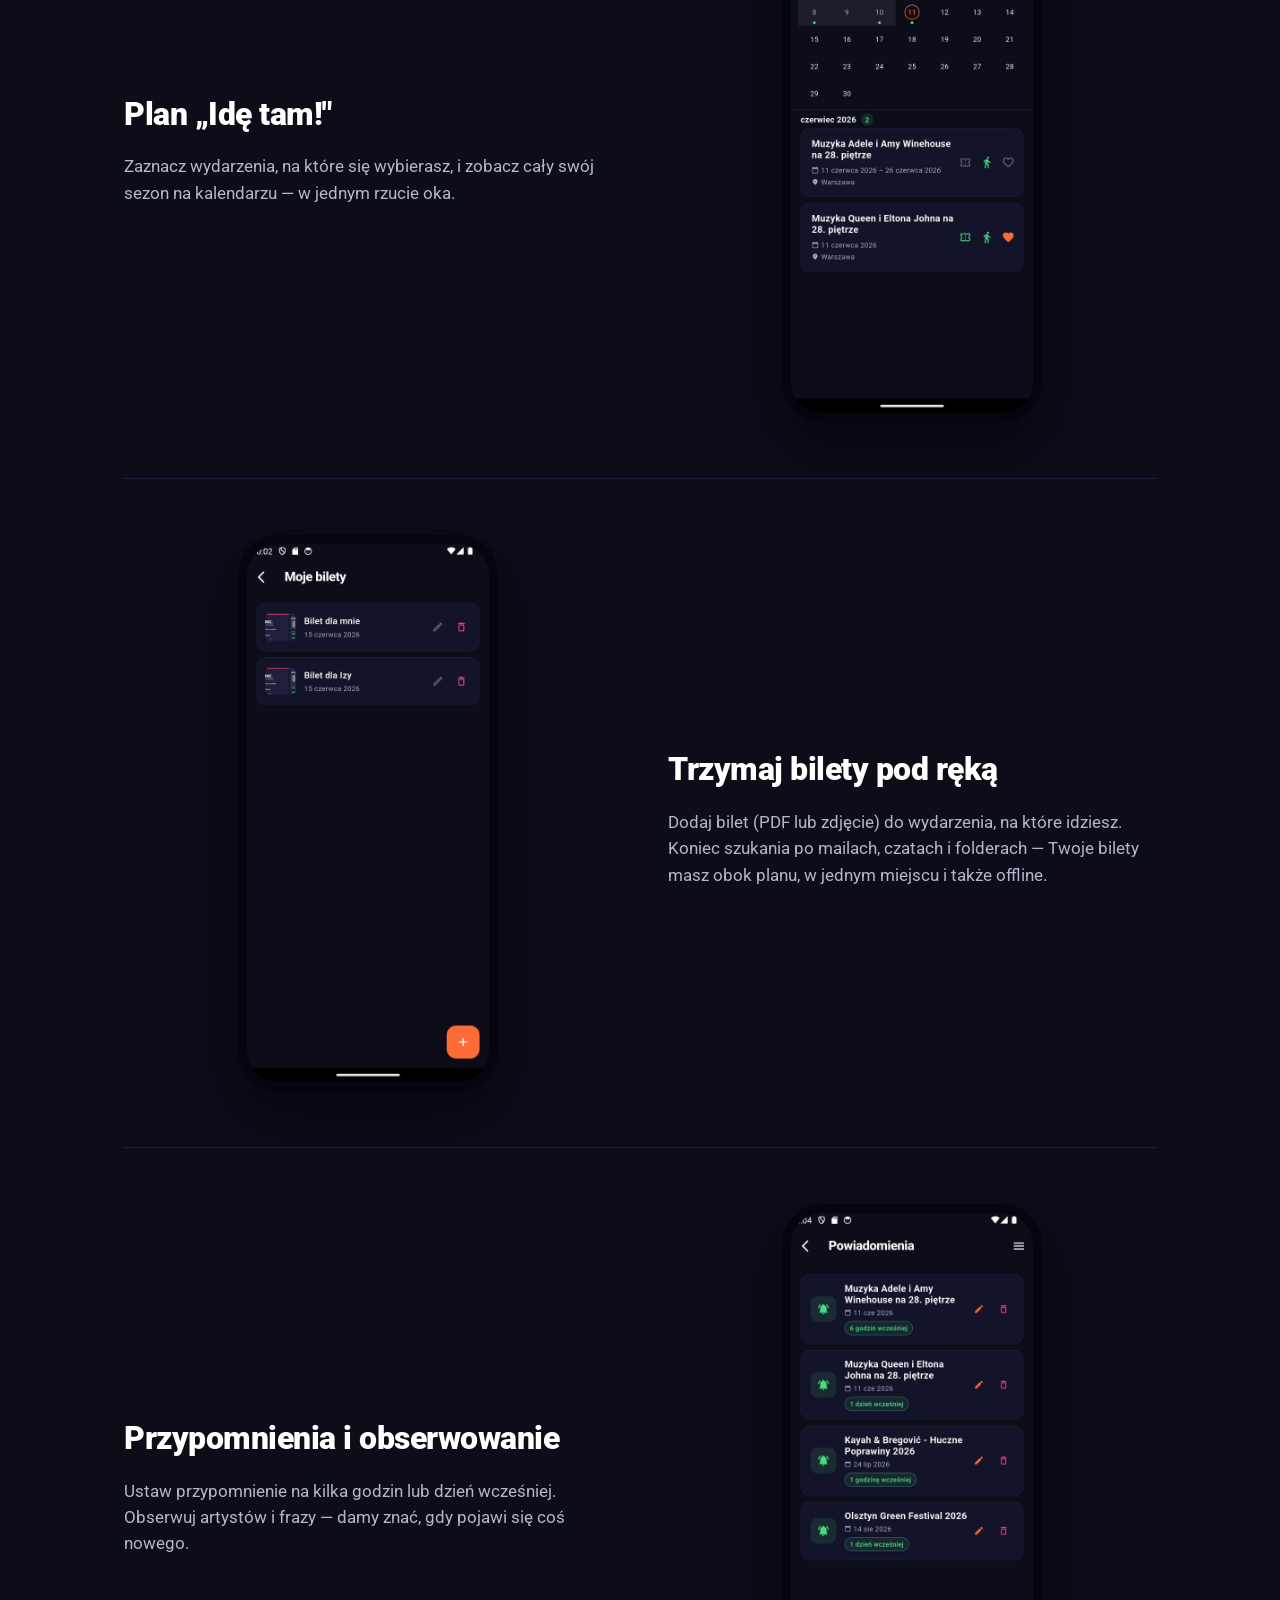
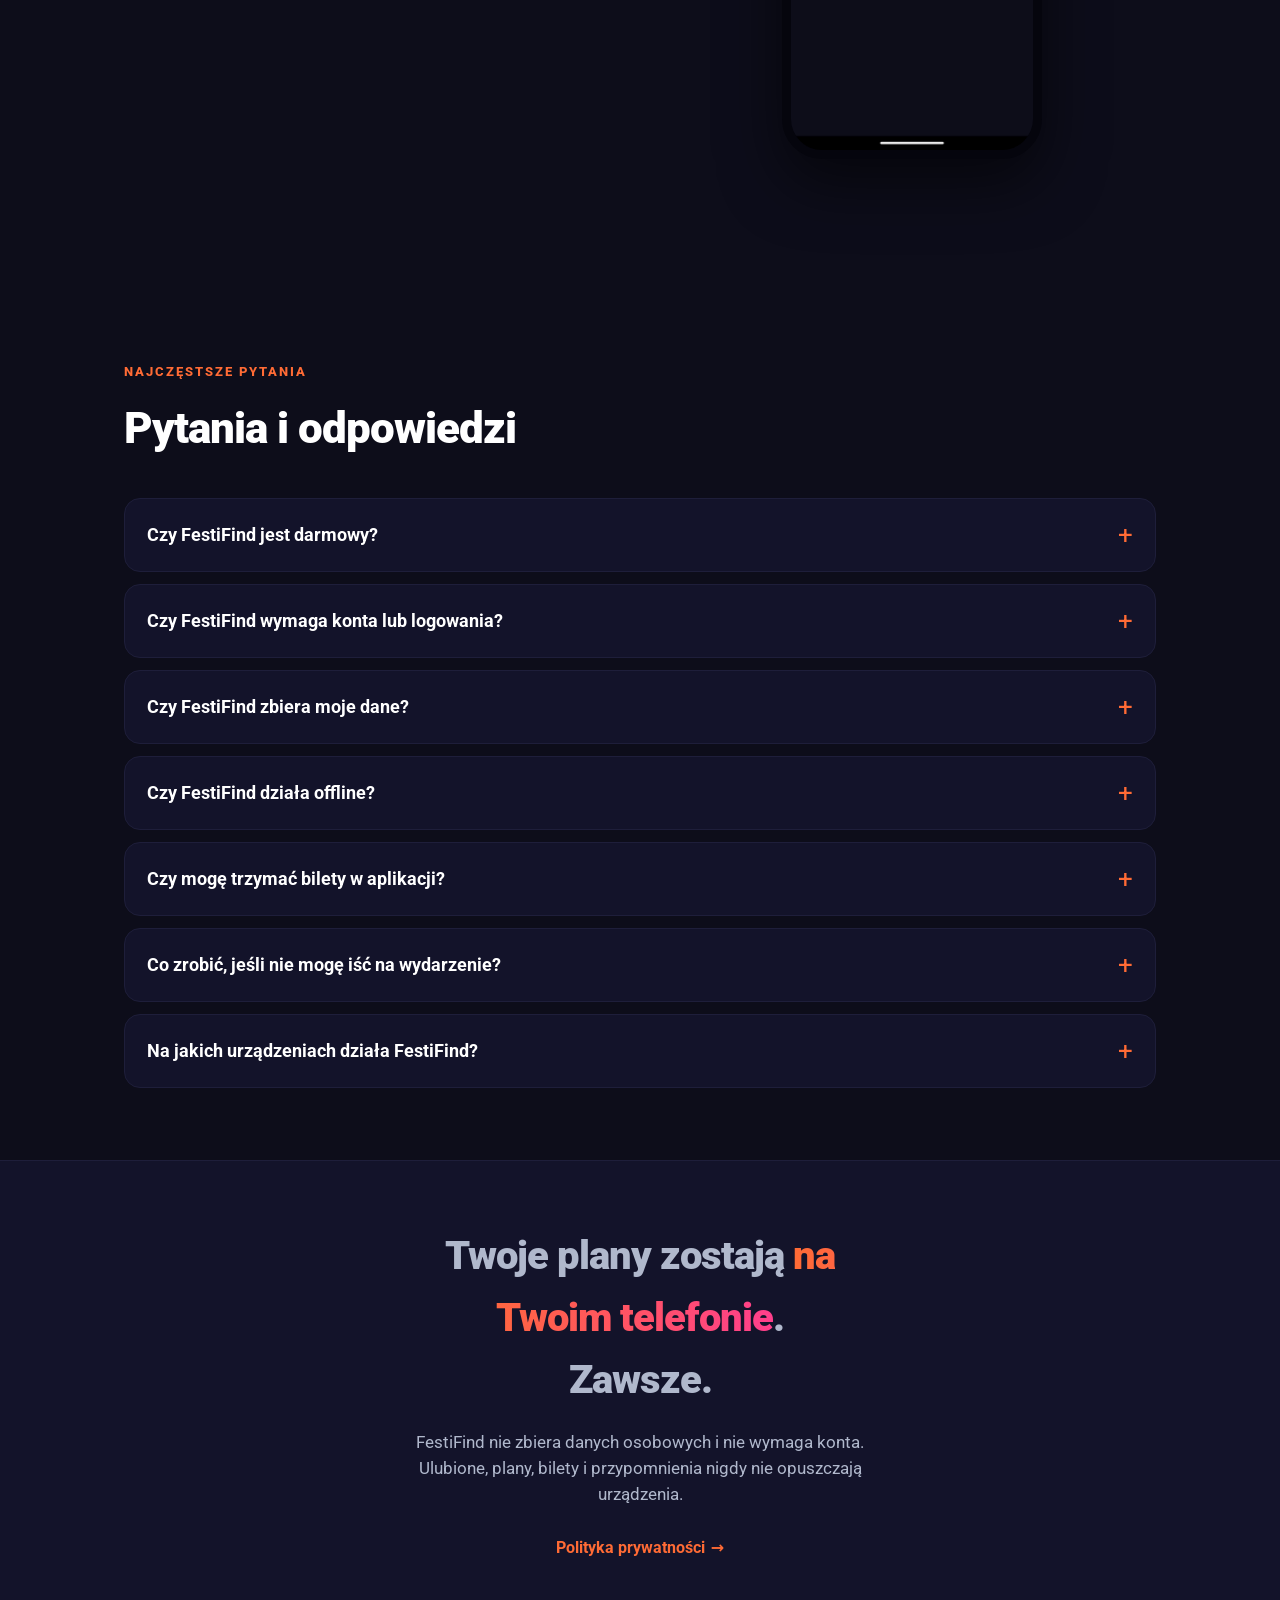
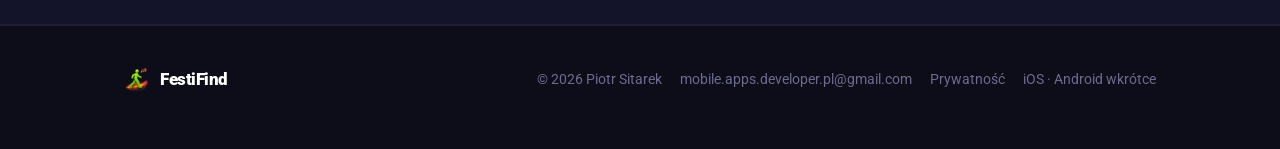
==== commit 0956c3d8: "Update icons and styles in benefits section" ====
--- a/index.html
+++ b/index.html
@@ -152,15 +152,24 @@
     <h2><span class="lang-pl">Cztery rzeczy, które robią różnicę</span><span class="lang-en">Four things that make the difference</span></h2>
     <div class="benefits">
       <div class="card">
-        <div class="ic" style="background:rgba(255,107,53,.15)">
-          <svg width="24" height="24" viewBox="0 0 24 24" fill="none" stroke="#FF6B35" stroke-width="2" stroke-linecap="round" stroke-linejoin="round"><circle cx="12" cy="12" r="10"/><path d="M8 12h8M12 8v8"/><path d="M9 9l6 6M15 9l-6 6" stroke-width="0"/><path d="M12 2a10 10 0 1 0 0 20A10 10 0 0 0 12 2z" stroke-width="0" fill="rgba(255,107,53,.0)"/><path d="M9 12l2 2 4-4"/></svg>
-        </div>
+      <div class="ic" style="background:rgba(255,107,53,.15)">
+        <svg width="24" height="24" viewBox="0 0 24 24" fill="none"
+             stroke="#FF6B35" stroke-width="2" stroke-linecap="round" stroke-linejoin="round">
+          <circle cx="12" cy="12" r="10"/>
+          <path d="M9 12l2 2 4-4"/>
+        </svg>
+      </div>
         <h3><span class="lang-pl">Wydarzenia w jednym miejscu</span><span class="lang-en">Events in one place</span></h3>
         <p><span class="lang-pl">Tysiące festiwali i koncertów z wielu miast w Polsce. Filtruj po gatunku, mieście i dacie.</span><span class="lang-en">Thousands of festivals and concerts from cities across Poland. Filter by genre, city and date.</span></p>
       </div>
       <div class="card">
-        <div class="ic" style="background:rgba(255,107,53,.15)">
-          <svg width="24" height="24" viewBox="0 0 24 24" fill="none" stroke="#FF6B35" stroke-width="2" stroke-linecap="round" stroke-linejoin="round"><rect x="2" y="5" width="20" height="14" rx="2"/><path d="M16 5v14M8 9h2M8 13h2"/><circle cx="16" cy="12" r="2" fill="#FF6B35" stroke="none"/></svg>
+        <div class="ic" style="background:rgba(255, 63, 140, 0.15)">
+          <svg width="24" height="24" viewBox="0 0 24 24" fill="none"
+               stroke="#FF3F8C" stroke-width="2" stroke-linecap="round" stroke-linejoin="round">
+            <rect x="2" y="5" width="20" height="14" rx="2"/>
+            <path d="M16 5v14M8 9h2M8 13h2"/>
+            <circle cx="16" cy="12" r="2" fill="#FF3F8C" stroke="none"/>
+          </svg>
         </div>
         <h3><span class="lang-pl">Bilety zawsze pod ręką</span><span class="lang-en">Tickets always handy</span></h3>
         <p><span class="lang-pl">Dodaj bilet PDF lub zdjęcie do każdego wydarzenia. Koniec szukania po mailach i folderach — masz je offline, razem z planem. Plany się zmieniły? Odsprzedaj bilet przez AleBilet.pl jednym tapem.</span><span class="lang-en">Attach a PDF or photo ticket to any event — find it offline, right next to your plan. No more digging through emails. Plans changed? Resell your ticket on AleBilet.pl in one tap.</span></p>
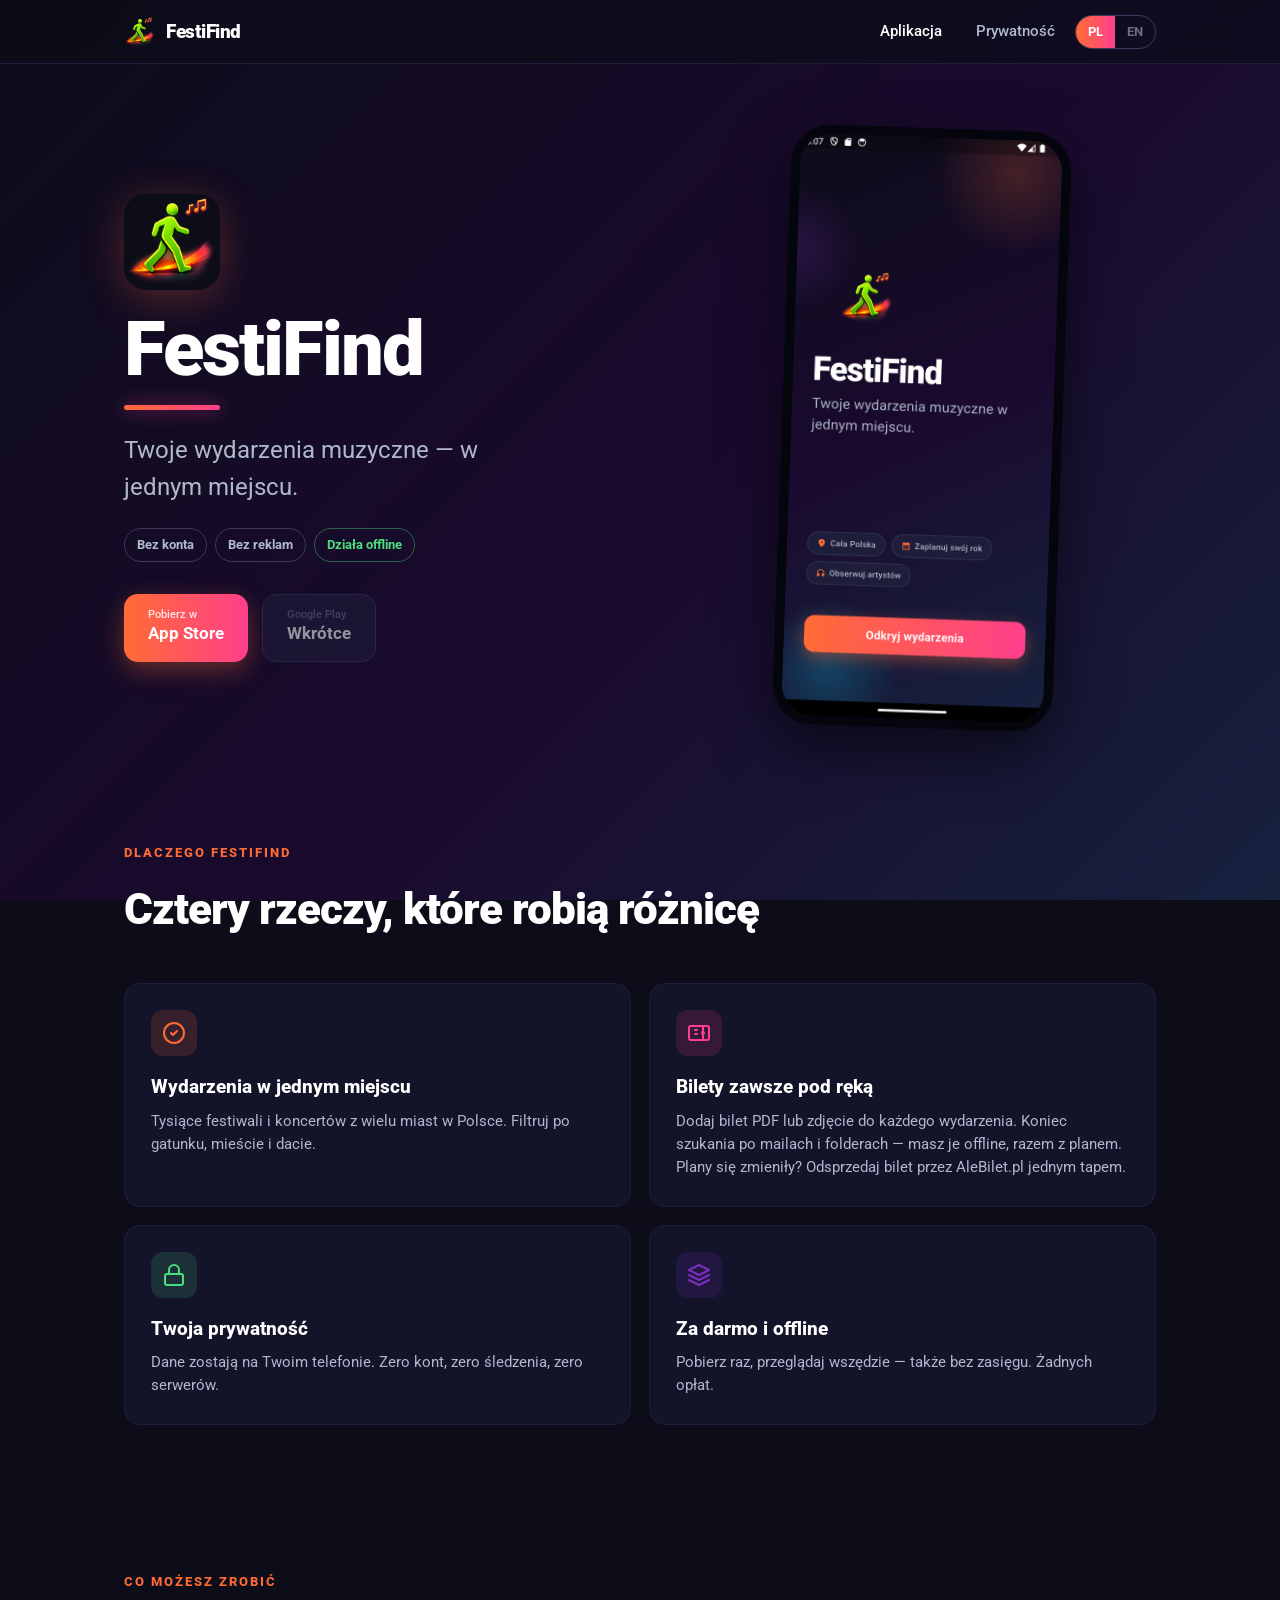
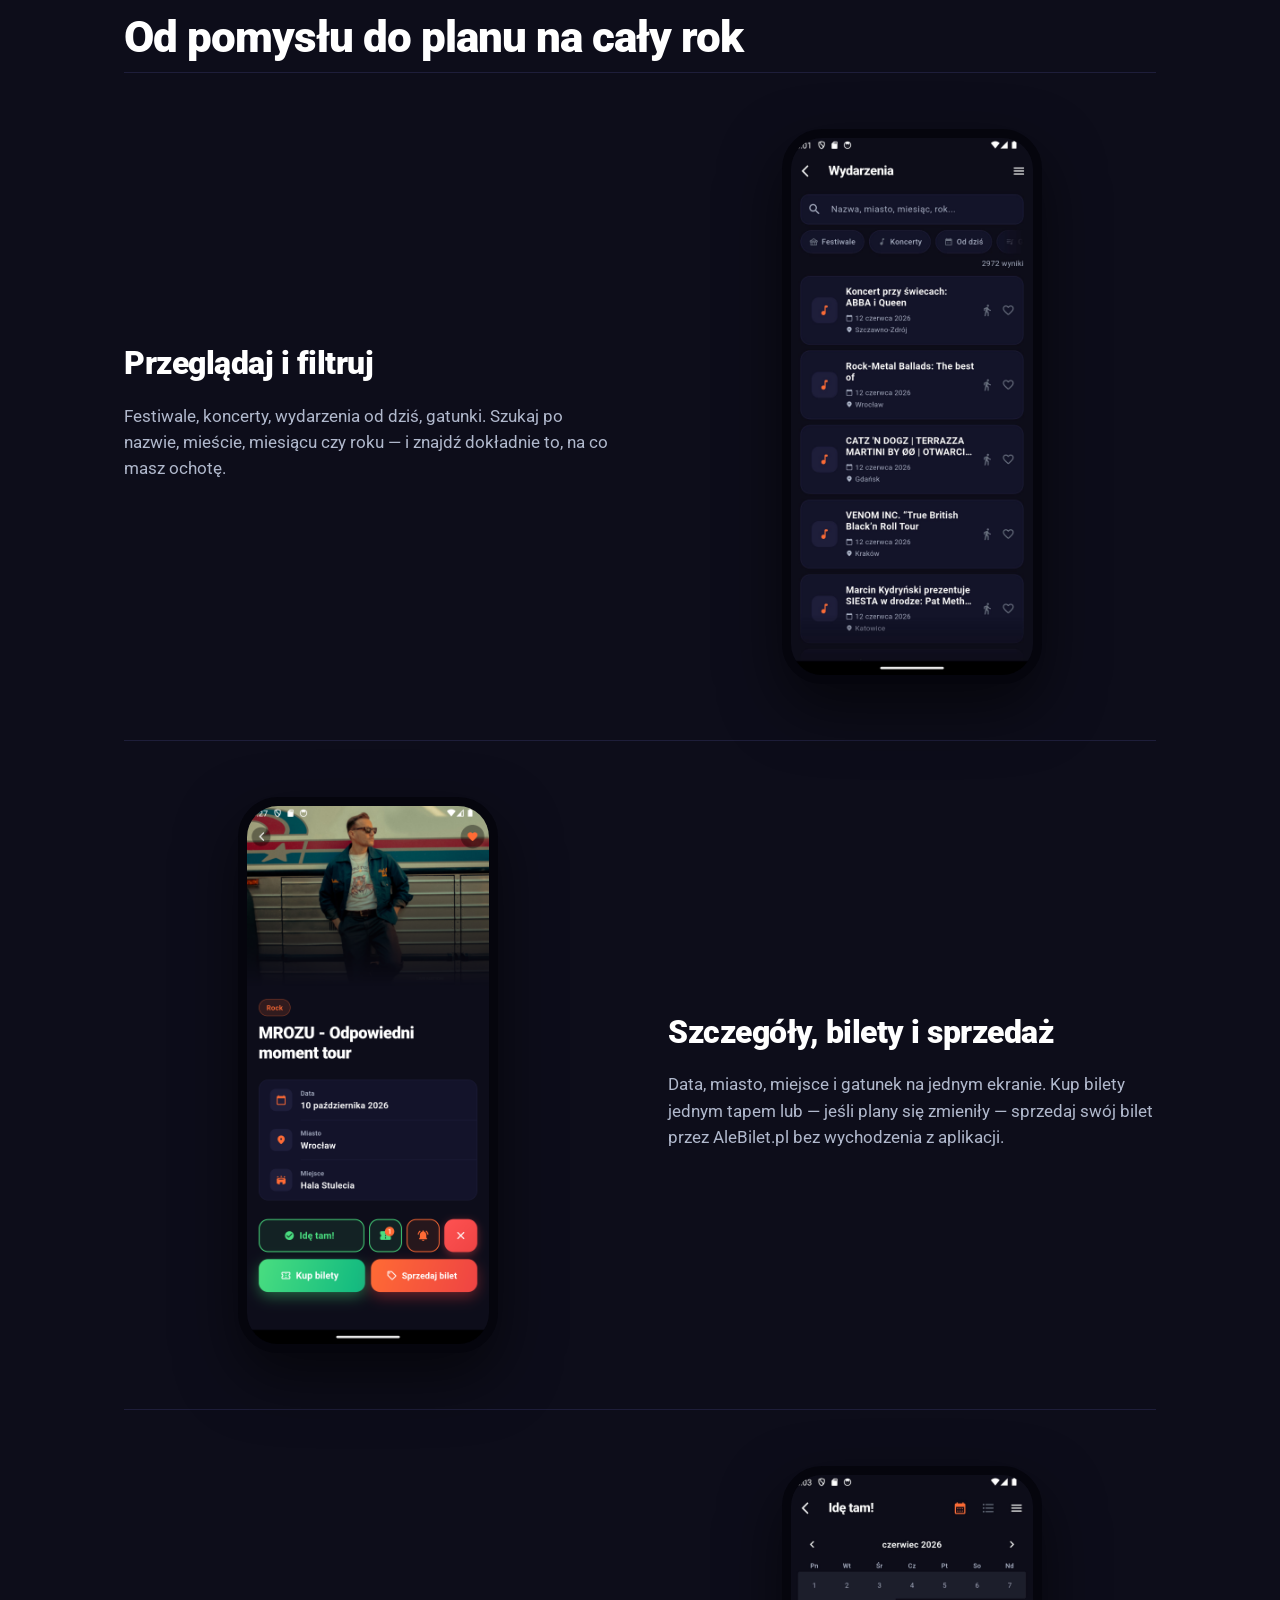
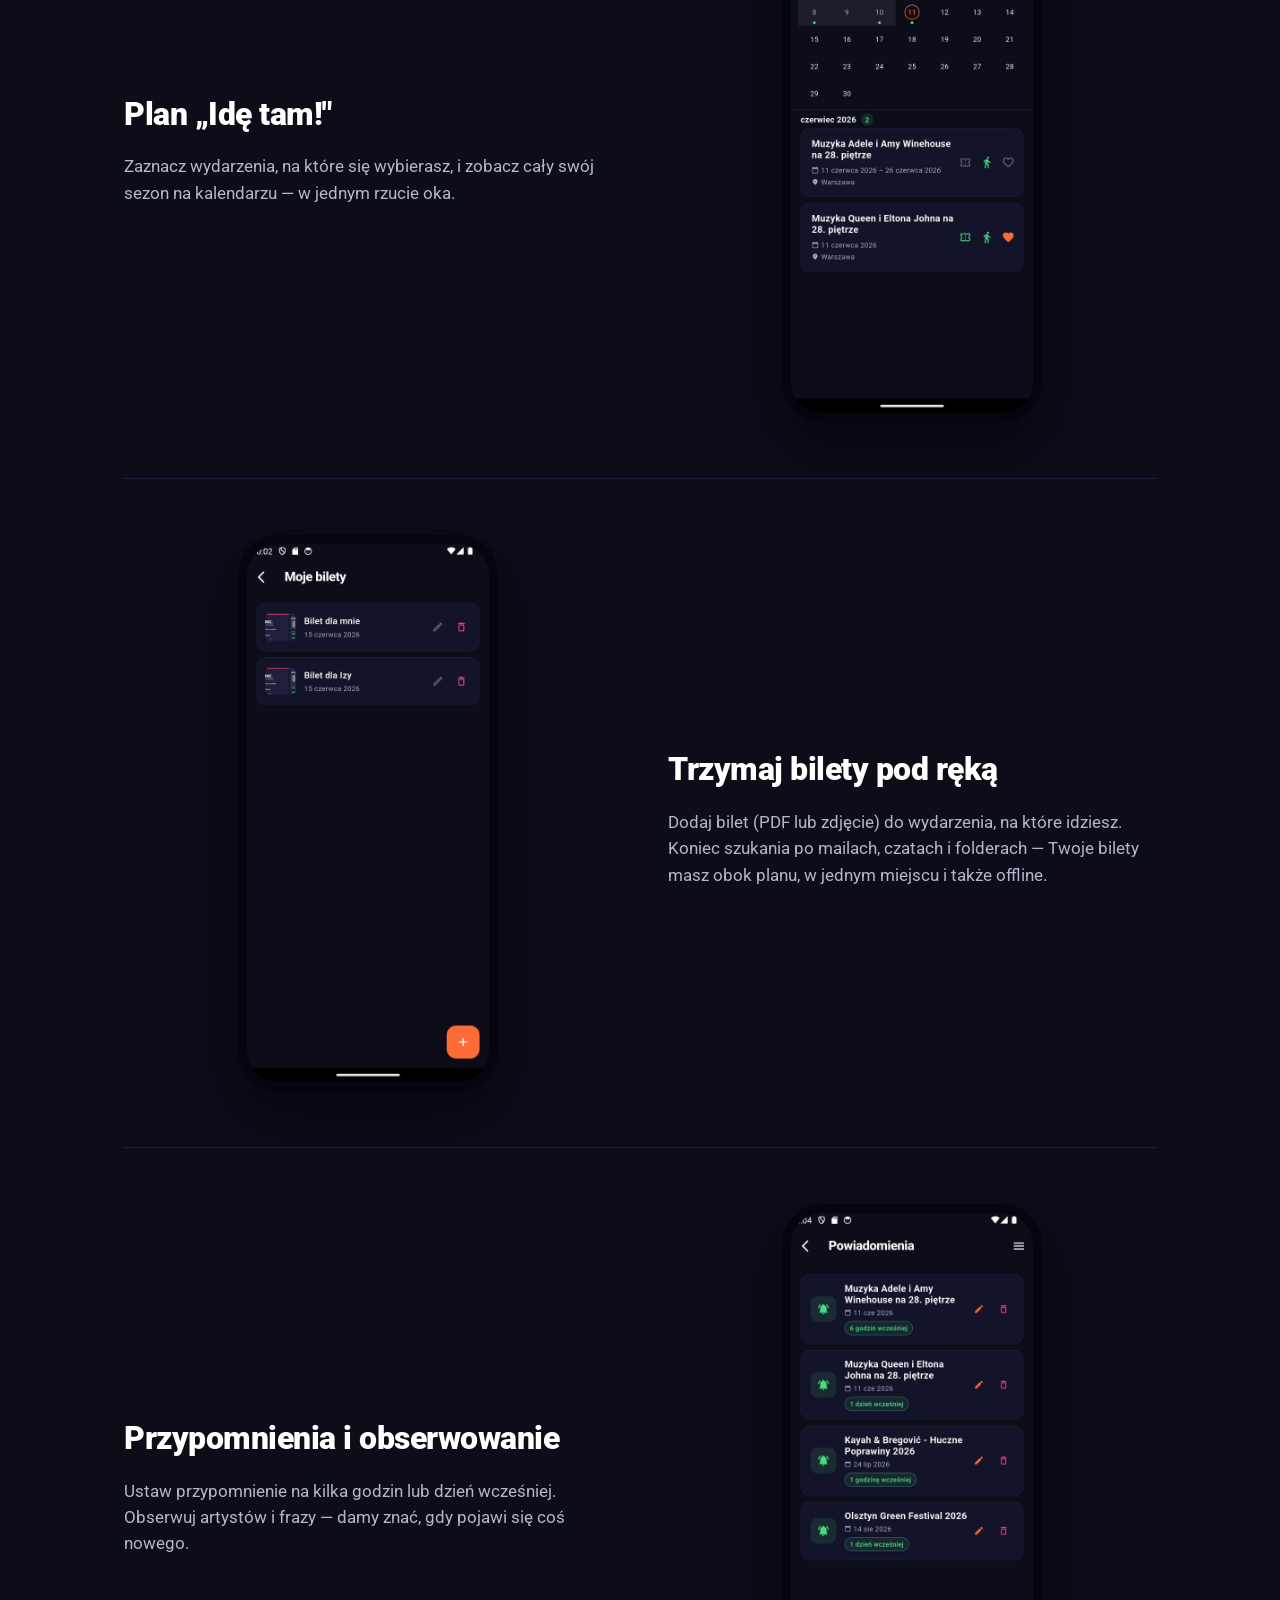
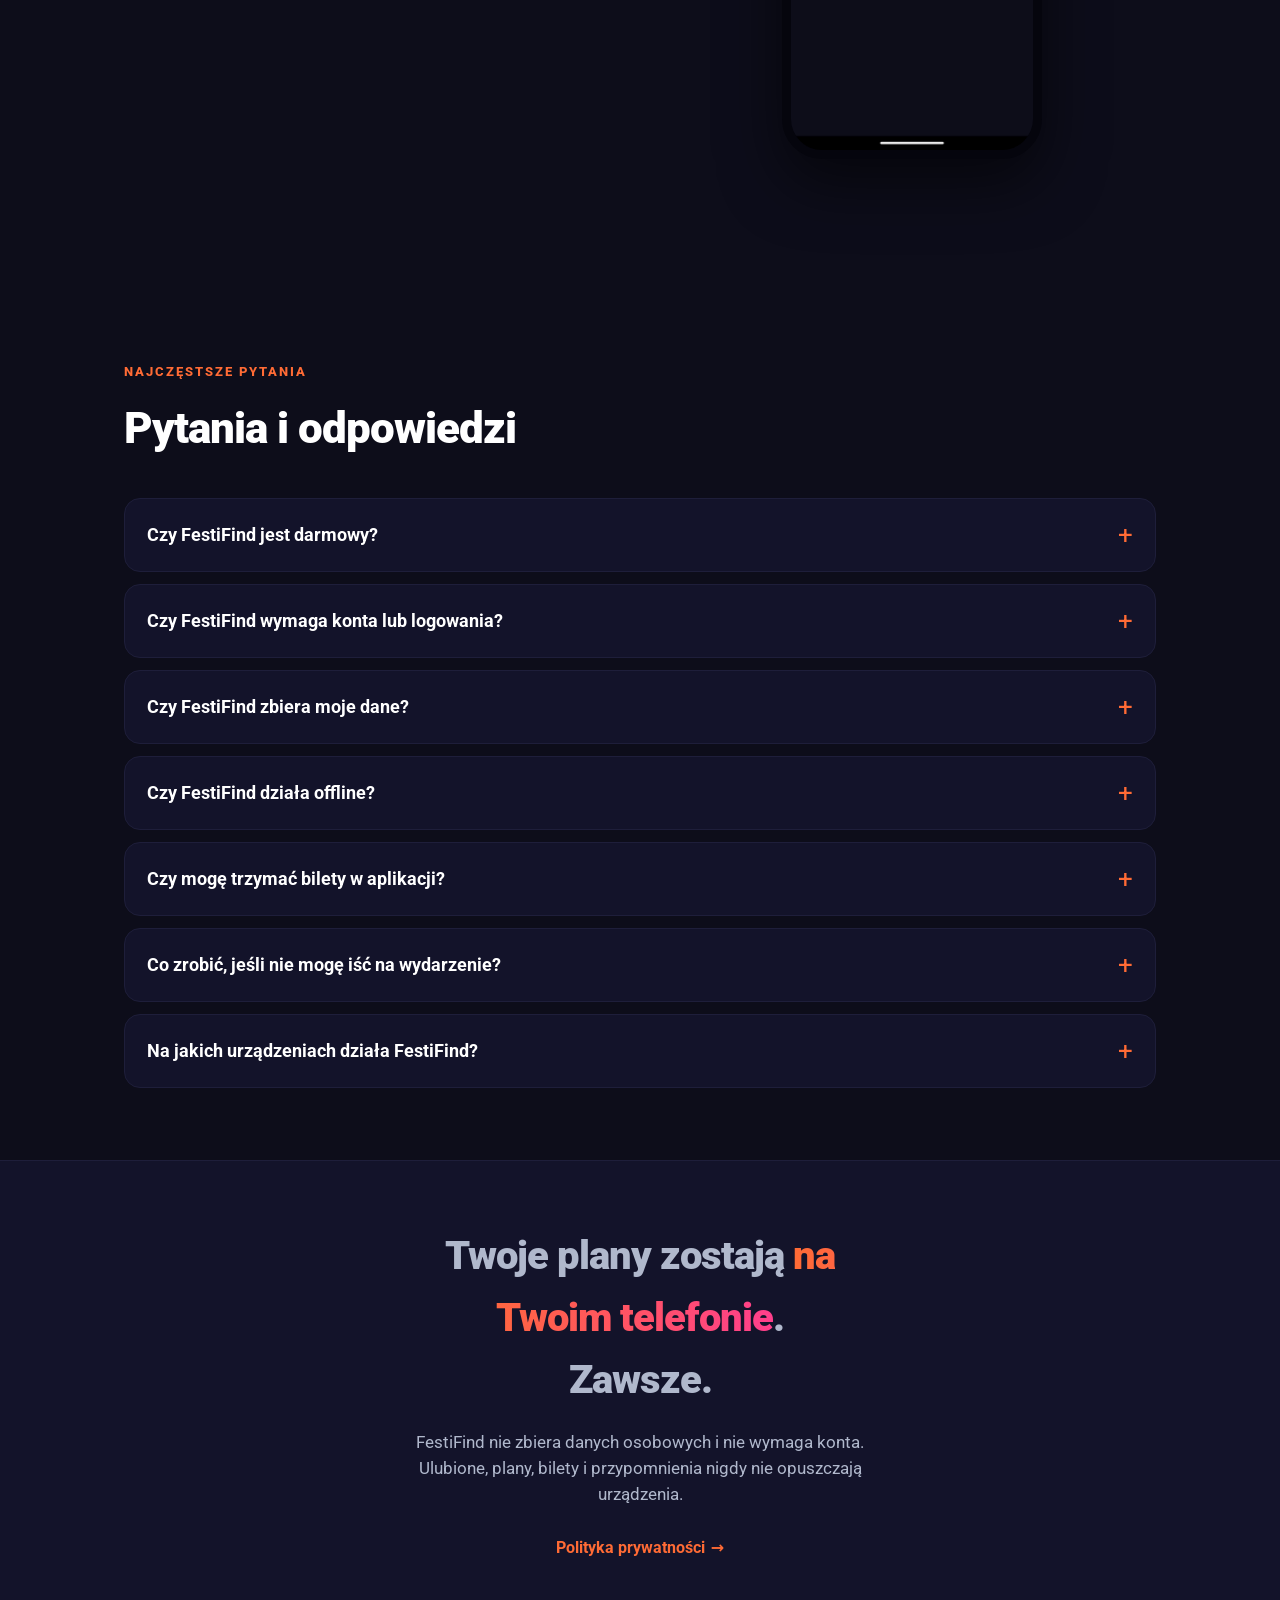
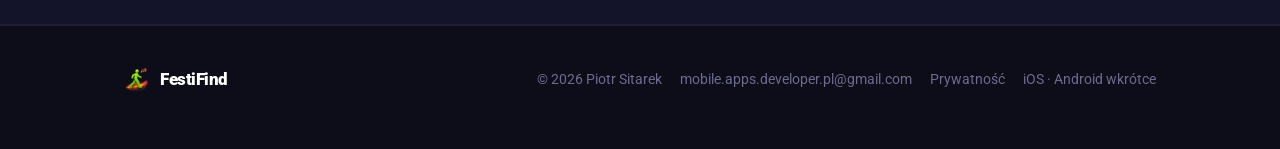
==== commit 7fe80479: "Change icon background color in index.html" ====
--- a/index.html
+++ b/index.html
@@ -182,8 +182,8 @@
         <p><span class="lang-pl">Dane zostają na Twoim telefonie. Zero kont, zero śledzenia, zero serwerów.</span><span class="lang-en">Your data stays on your phone. No accounts, no tracking, no servers.</span></p>
       </div>
       <div class="card">
-        <div class="ic" style="background:rgba(255,63,140,.15)">
-          <svg width="24" height="24" viewBox="0 0 24 24" fill="none" stroke="#FF3F8C" stroke-width="2" stroke-linecap="round" stroke-linejoin="round"><path d="M12 2L2 7l10 5 10-5-10-5z"/><path d="M2 17l10 5 10-5"/><path d="M2 12l10 5 10-5"/></svg>
+        <div class="ic" style="background: rgba(123, 47, 190, 0.15)">
+          <svg width="24" height="24" viewBox="0 0 24 24" fill="none" stroke="#7B2FBE" stroke-width="2" stroke-linecap="round" stroke-linejoin="round"><path d="M12 2L2 7l10 5 10-5-10-5z"/><path d="M2 17l10 5 10-5"/><path d="M2 12l10 5 10-5"/></svg>
         </div>
         <h3><span class="lang-pl">Za darmo i offline</span><span class="lang-en">Free and offline</span></h3>
         <p><span class="lang-pl">Pobierz raz, przeglądaj wszędzie — także bez zasięgu. Żadnych opłat.</span><span class="lang-en">Download once, browse anywhere — even without signal. No fees.</span></p>
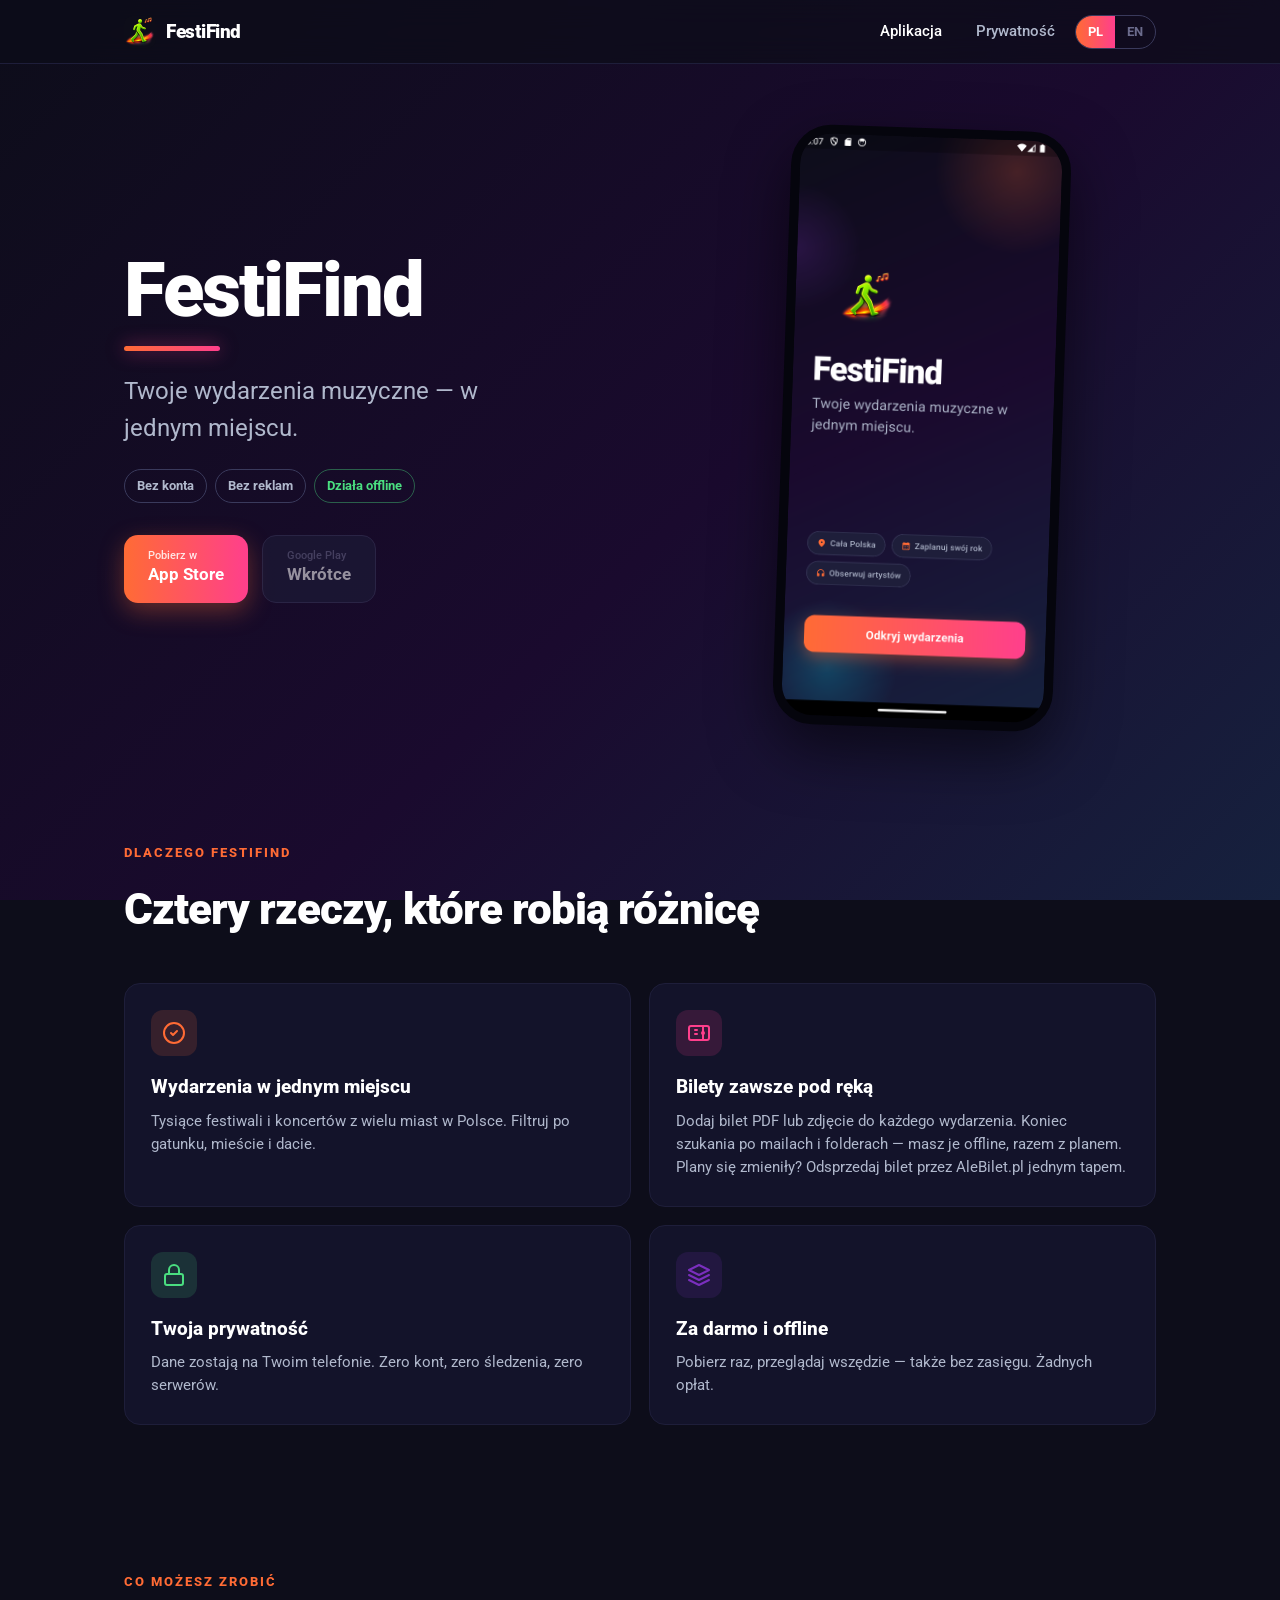
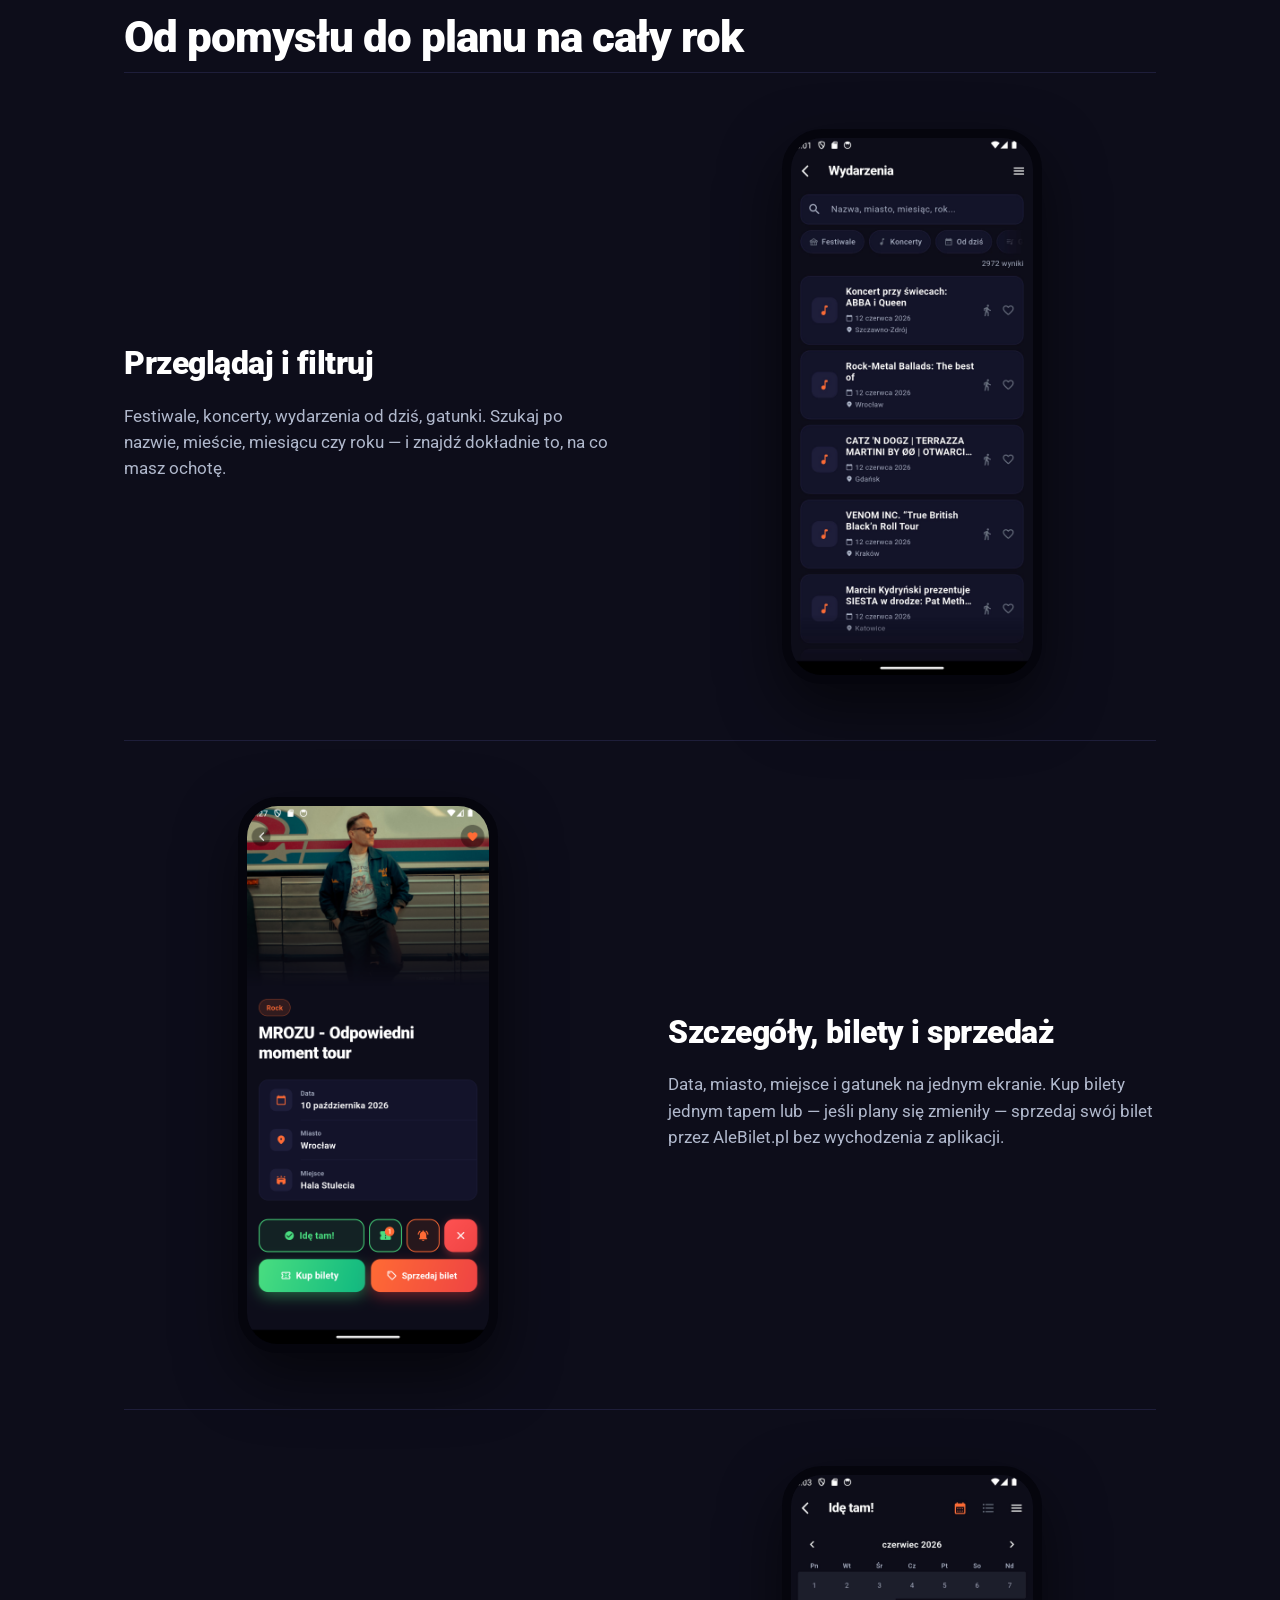
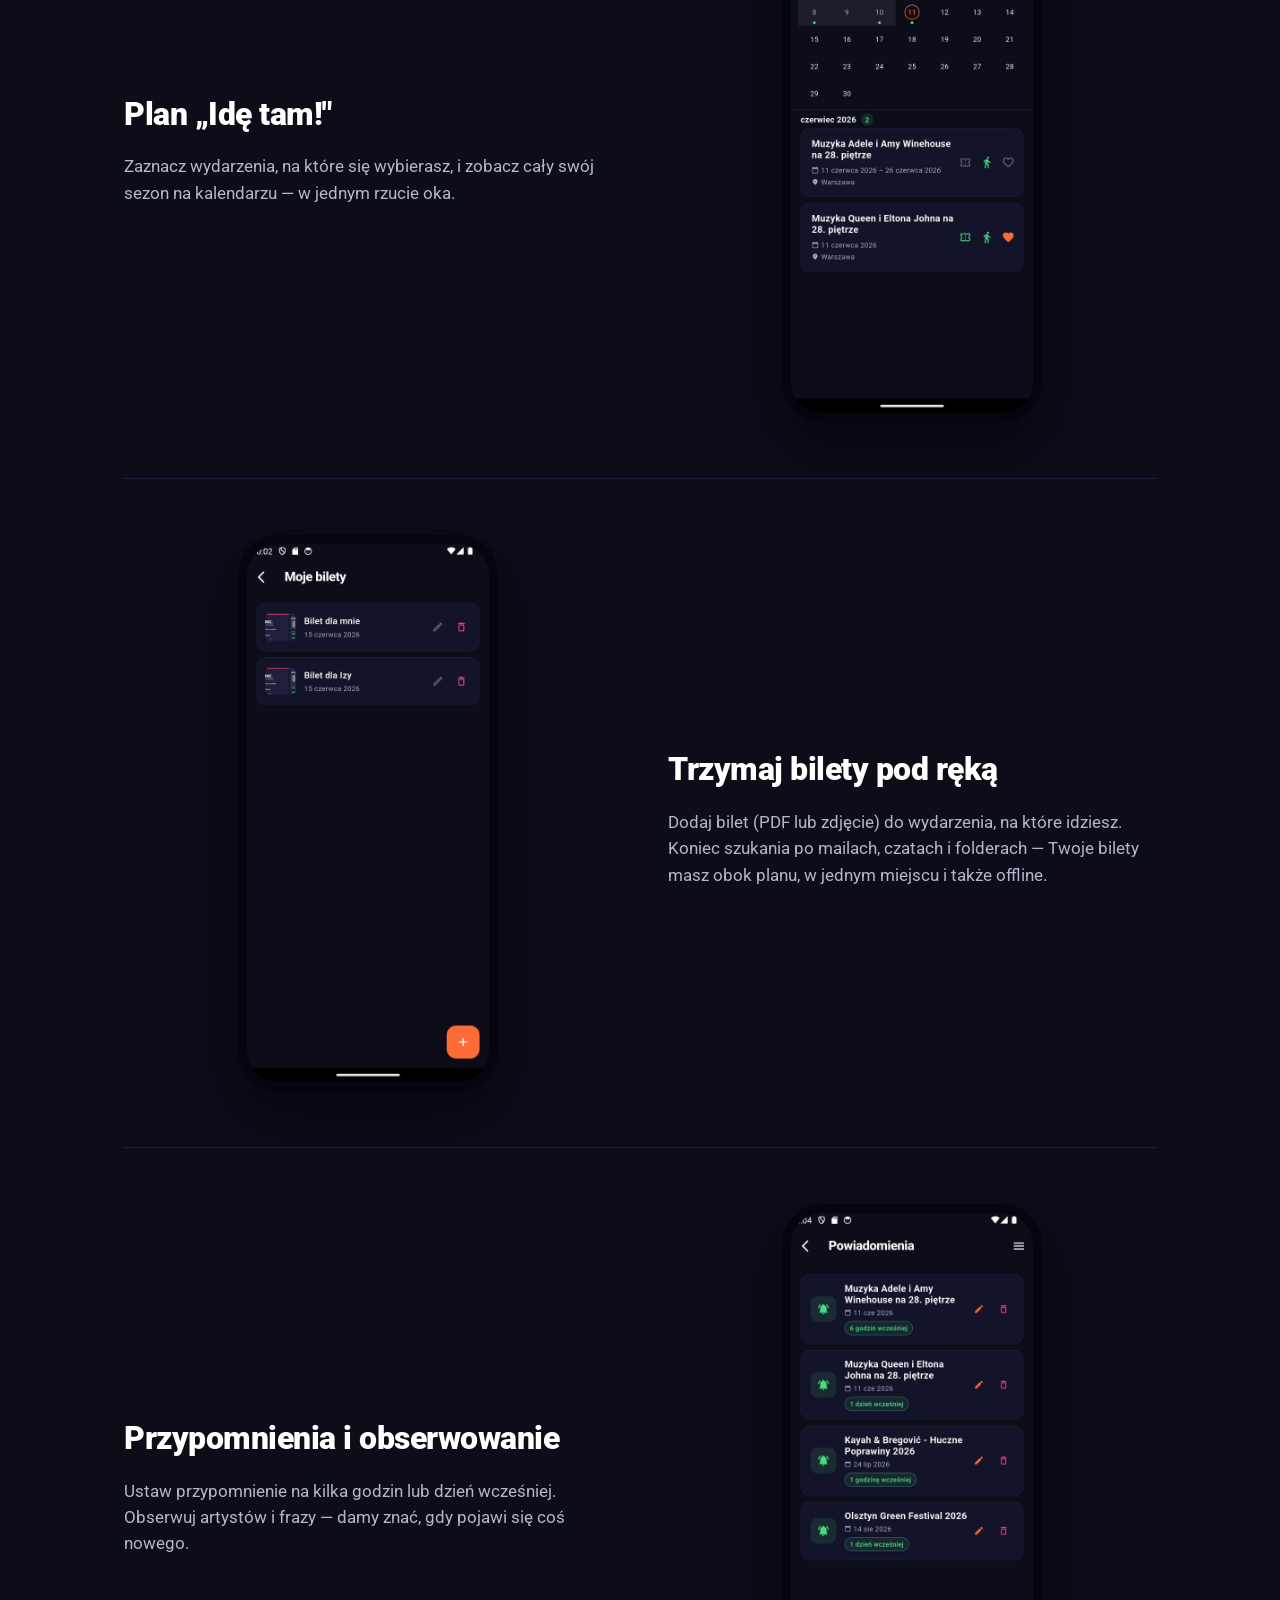
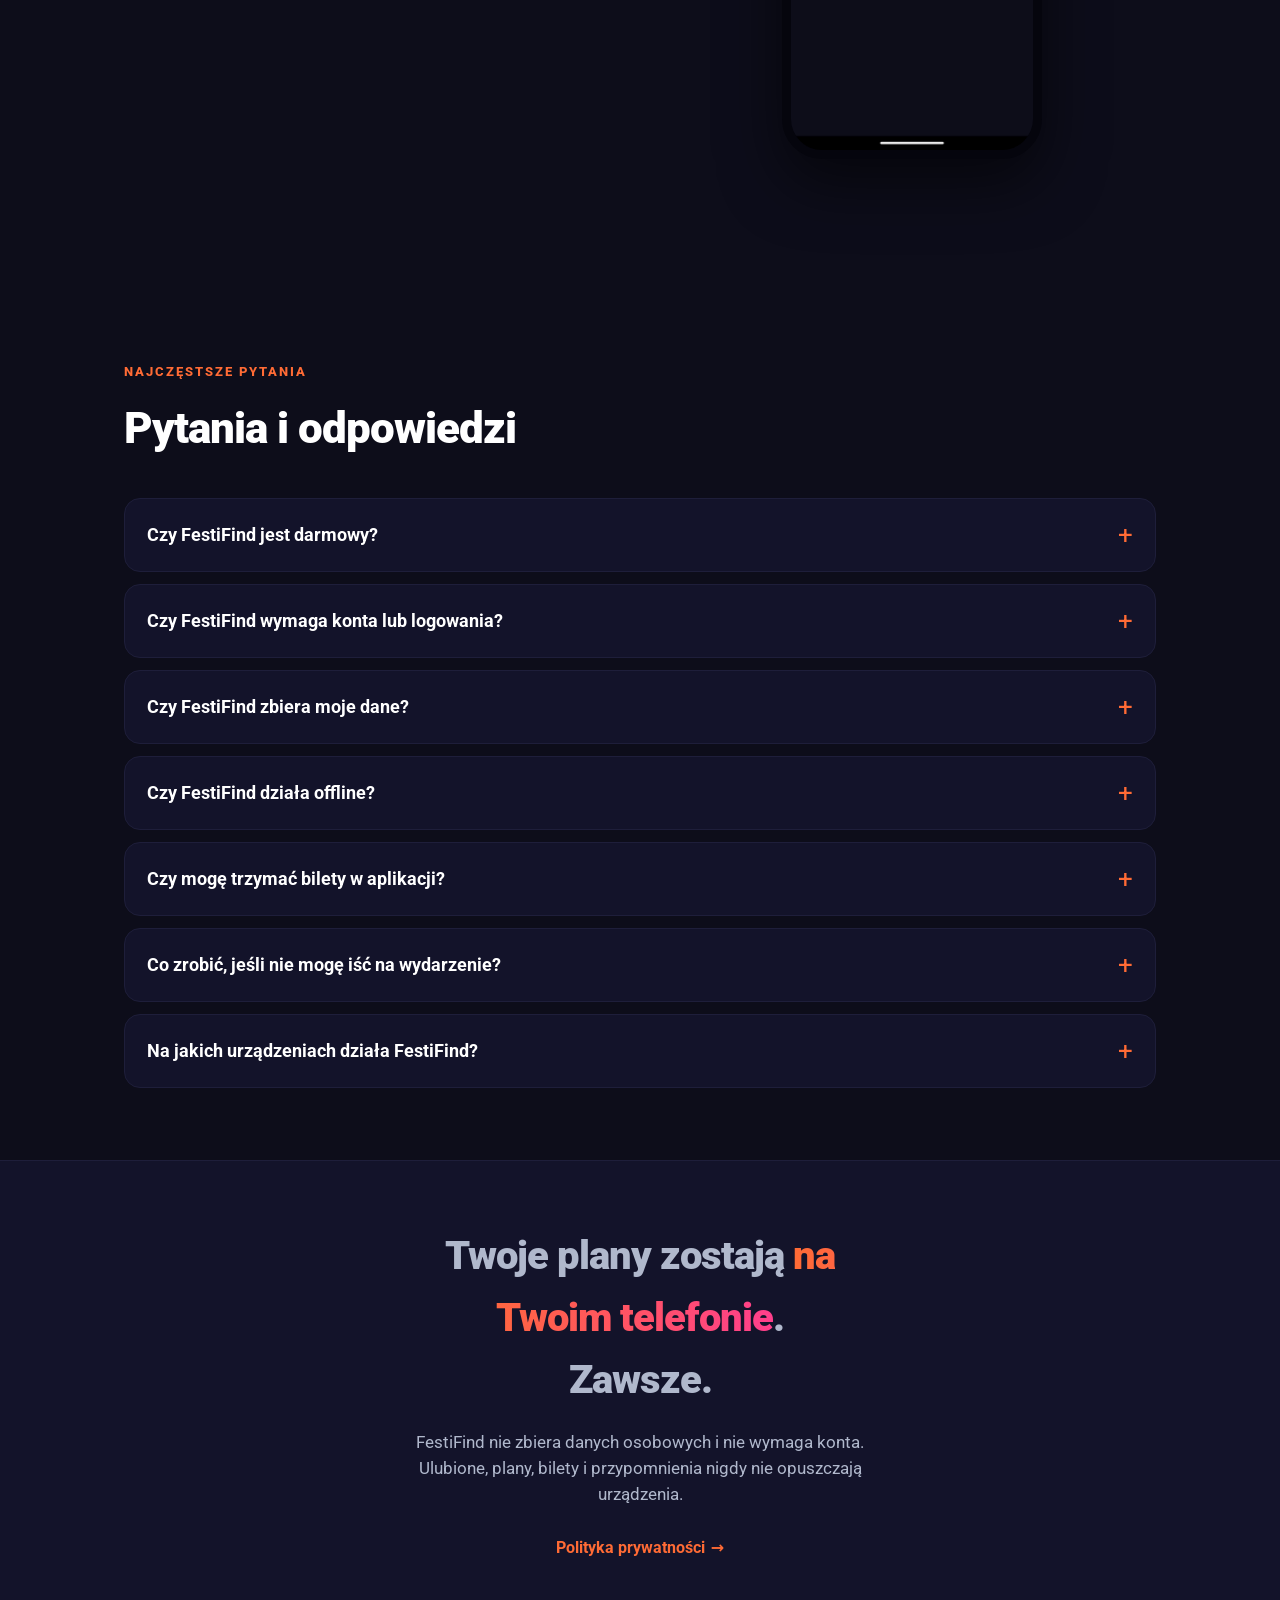
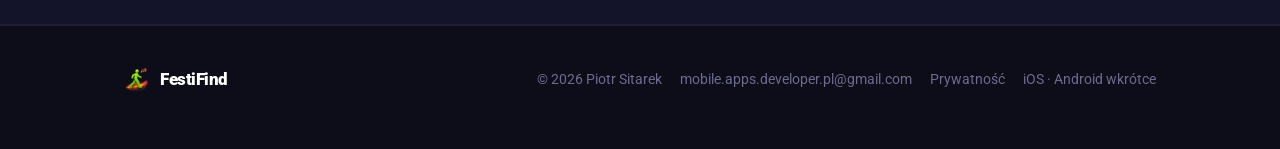
==== commit b2c8f95e: "Remove hero icon image from index.html Removed the hero icon image from the header section." ====
--- a/index.html
+++ b/index.html
@@ -116,7 +116,6 @@
 <header class="hero">
   <div class="wrap hero-inner">
     <div>
-      <img class="hero-icon" src="icon.png" alt="FestiFind">
       <h1>FestiFind</h1>
       <p class="lead">
         <span class="lang-pl">Twoje wydarzenia muzyczne — w jednym miejscu.</span>
